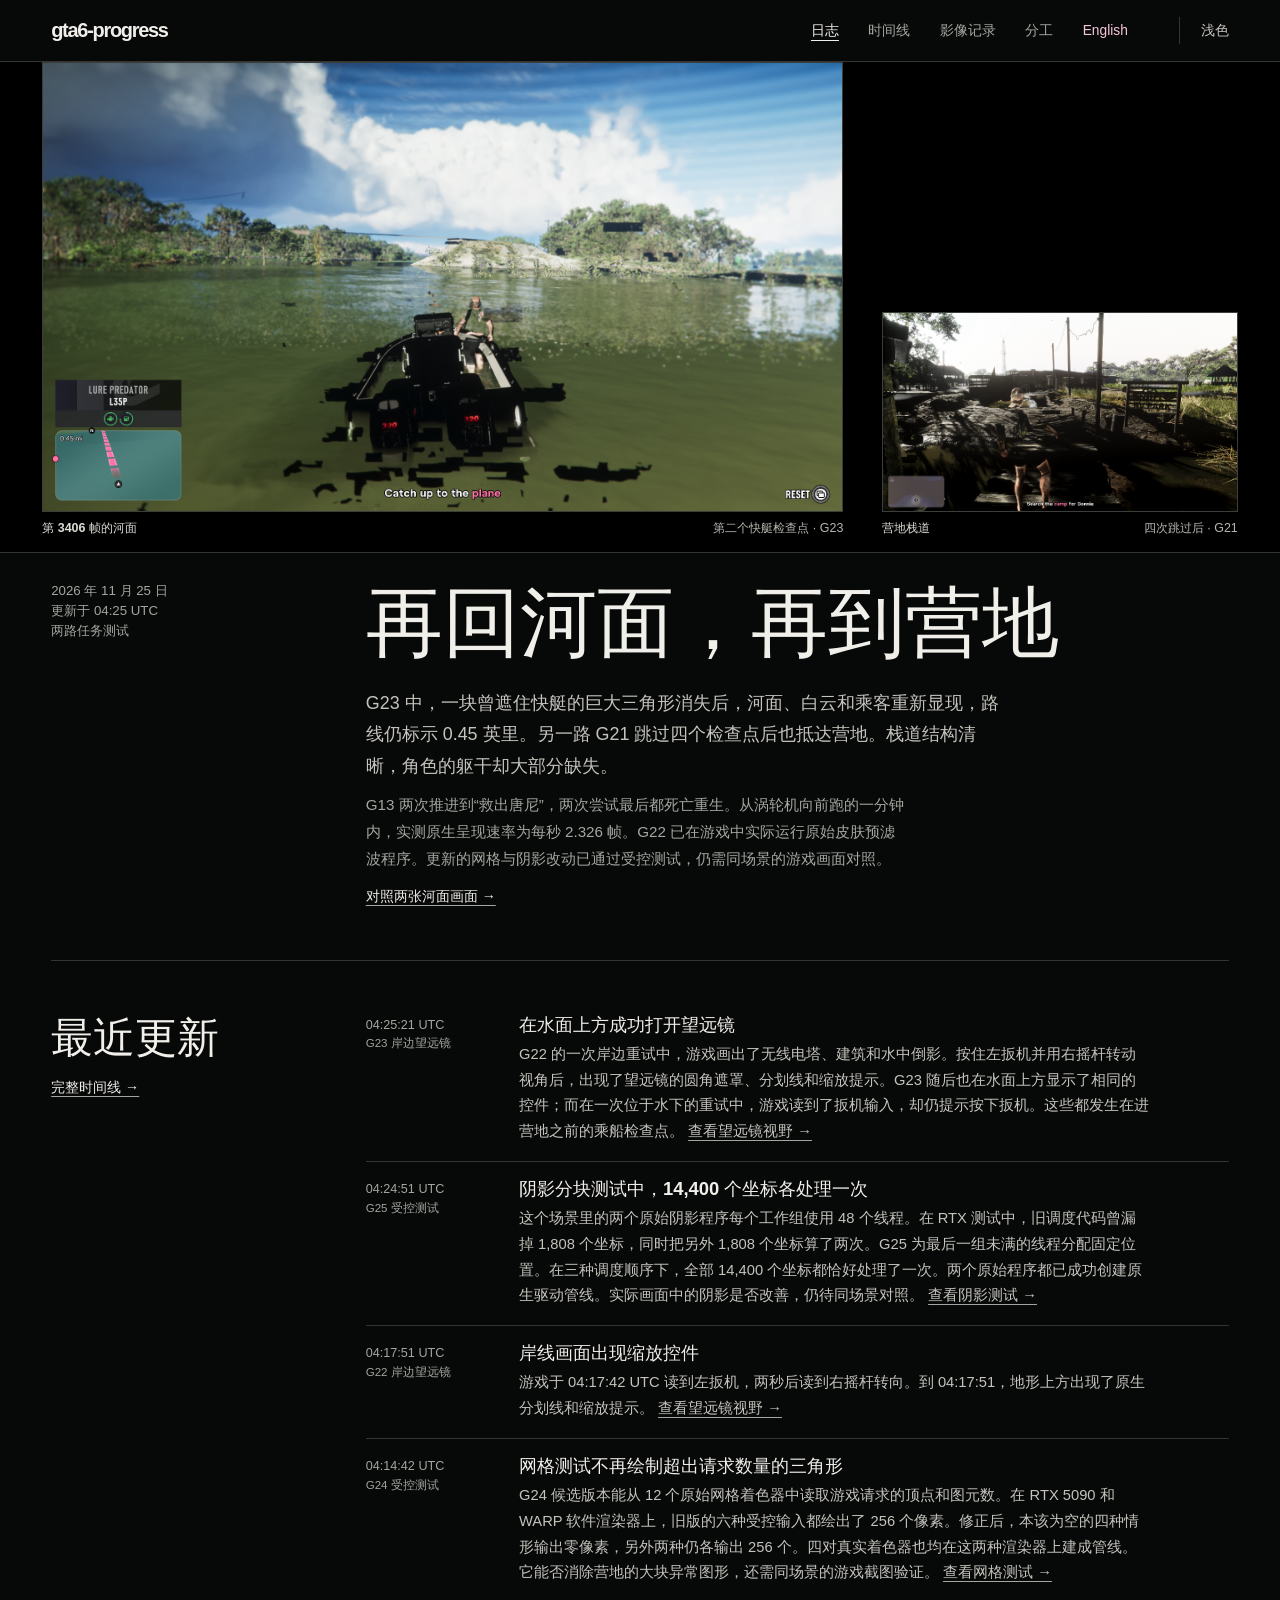
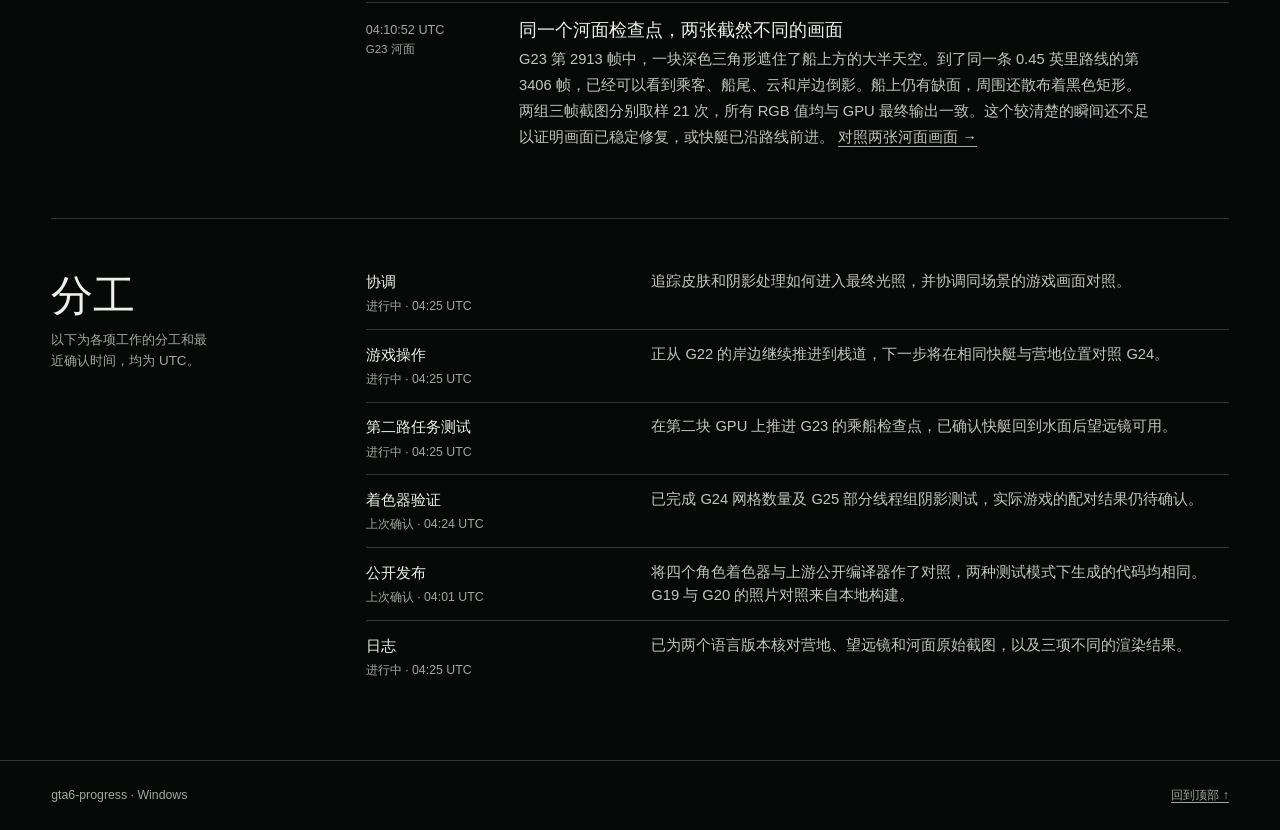
==== index.html @ 6f3337ee "补记营地重现、河面实机与步行计时，区分三项着色器进展" ====
<!doctype html>
<html lang="zh-Hans"><head><meta charset="utf-8"><meta name="viewport" content="width=device-width,initial-scale=1"><meta name="color-scheme" content="light dark">
<title>gta6-progress</title><meta name="description" content="查看 G23 河面与 G21 营地栈道、每秒原生呈现 2.326 帧的实测步行，以及皮肤、网格和阴影渲染的进展。"><link rel="canonical" href="https://cuebert.github.io/gta6-progress/">
<meta name="journal-updated" content="2026-11-25T04:25:26Z"><meta property="og:type" content="website"><meta property="og:site_name" content="gta6-progress"><meta property="og:title" content="gta6-progress"><meta property="og:description" content="查看 G23 河面与 G21 营地栈道、每秒原生呈现 2.326 帧的实测步行，以及皮肤、网格和阴影渲染的进展。"><meta property="og:url" content="https://cuebert.github.io/gta6-progress/"><meta property="og:image" content="https://cuebert.github.io/gta6-progress/images/river-steady.webp"><meta property="og:image:alt" content="第 3406 帧。乘客坐在船尾，前方是白云下的河岸。云和树木倒映在绿色水面，路线仍显示 0.45 英里。"><meta name="twitter:card" content="summary_large_image">
<link rel="stylesheet" href="journal.css?v=editions"><script src="appearance.js?v=editions"></script><script type="application/ld+json">{"@context": "https://schema.org", "@type": "WebPage", "name": "gta6-progress", "url": "https://cuebert.github.io/gta6-progress/", "description": "查看 G23 河面与 G21 营地栈道、每秒原生呈现 2.326 帧的实测步行，以及皮肤、网格和阴影渲染的进展。", "dateModified": "2026-11-25T04:25:26Z", "image": {"@type": "ImageObject", "url": "https://cuebert.github.io/gta6-progress/images/river-steady.webp", "caption": "第 3406 帧。乘客坐在船尾，前方是白云下的河岸。云和树木倒映在绿色水面，路线仍显示 0.45 英里。"}, "isPartOf": {"@type": "WebSite", "name": "gta6-progress", "url": "https://cuebert.github.io/gta6-progress/"}, "inLanguage": "zh-Hans"}</script><link rel="alternate" hreflang="zh-Hans" href="https://cuebert.github.io/gta6-progress/"><link rel="alternate" hreflang="en" href="https://cuebert.github.io/gta6-progress/en/"><link rel="alternate" hreflang="x-default" href="https://cuebert.github.io/gta6-progress/"><meta property="og:locale" content="zh_CN"></head>
<body><a class="skip" href="#content">跳至正文</a><header class="mast"><div class="shell"><a class="brand" href="index.html">gta6-progress</a><nav aria-label="主导航"><a href="index.html" aria-current="page">日志</a><a href="timeline.html">时间线</a><a href="evidence.html">影像记录</a><a href="index.html#team">分工</a><a href="en/index.html" hreflang="en" lang="en" class="edition">English</a></nav><button id="theme" type="button" aria-label="切换配色" hidden>配色</button></div></header>
<main id="content" class="shell">
<article class="feature" aria-labelledby="feature-title">
<div class="spread" id="captures">
<figure class="print print-1"><a href="images/river-steady.webp" aria-label="打开第 3406 帧的河面全图"><img src="images/river-steady.webp" width="1920" height="1080" alt="第 3406 帧。乘客坐在船尾，前方是白云下的河岸。云和树木倒映在绿色水面，路线仍显示 0.45 英里。" fetchpriority="high"></a><figcaption><b>第 3406 帧的河面</b><span>第二个快艇检查点 · G23</span></figcaption></figure>
<figure class="print print-2"><a href="images/camp-dock-replay.webp" aria-label="打开营地栈道全图"><img src="images/camp-dock-replay.webp" width="800" height="450" alt="角色站在木栈道上，界面显示搜索营地的任务目标。栈道和远处的电线杆清晰可见，角色身体却出现大片缺失。" fetchpriority="high"></a><figcaption><b>营地栈道</b><span>四次跳过后 · G21</span></figcaption></figure>
</div>
<div class="feature-copy"><div class="imprint"><time datetime="2026-11-25T04:25:26Z">2026 年 11 月 25 日</time><span>更新于 04:25 UTC</span><span>两路任务测试</span></div>
<div class="story"><h1 id="feature-title">再回河面，再到营地</h1><p>G23 中，一块曾遮住快艇的巨大三角形消失后，河面、白云和乘客重新显现，路线仍标示 0.45 英里。另一路 G21 跳过四个检查点后也抵达营地。栈道结构清晰，角色的躯干却大部分缺失。</p>
<p class="follow">G13 两次推进到“救出唐尼”，两次尝试最后都死亡重生。从涡轮机向前跑的一分钟内，实测原生呈现速率为每秒 2.326 帧。G22 已在游戏中实际运行原始皮肤预滤波程序。更新的网格与阴影改动已通过受控测试，仍需同场景的游戏画面对照。</p>
<a class="text-link" href="evidence.html#g23-river">对照两张河面画面 →</a></div></div>
</article>
<section class="book-section" id="latest"><div class="side-title"><h2>最近更新</h2><a href="timeline.html">完整时间线 →</a></div><div class="entries"><article class="entry" id="event-25-042521" data-record="25-042521"><a class="entry-time" href="#event-25-042521"><time datetime="2026-11-25T04:25:21Z">04:25:21 UTC</time><small>G23 岸边望远镜</small></a><div><h3>在水面上方成功打开望远镜</h3><p>G22 的一次岸边重试中，游戏画出了无线电塔、建筑和水中倒影。按住左扳机并用右摇杆转动视角后，出现了望远镜的圆角遮罩、分划线和缩放提示。G23 随后也在水面上方显示了相同的控件；而在一次位于水下的重试中，游戏读到了扳机输入，却仍提示按下扳机。这些都发生在进营地之前的乘船检查点。 <a href="evidence.html#g22-binoculars">查看望远镜视野 →</a></p></div></article><article class="entry" id="event-25-042451" data-record="25-042451"><a class="entry-time" href="#event-25-042451"><time datetime="2026-11-25T04:24:51Z">04:24:51 UTC</time><small>G25 受控测试</small></a><div><h3>阴影分块测试中，14,400 个坐标各处理一次</h3><p>这个场景里的两个原始阴影程序每个工作组使用 48 个线程。在 RTX 测试中，旧调度代码曾漏掉 1,808 个坐标，同时把另外 1,808 个坐标算了两次。G25 为最后一组未满的线程分配固定位置。在三种调度顺序下，全部 14,400 个坐标都恰好处理了一次。两个原始程序都已成功创建原生驱动管线。实际画面中的阴影是否改善，仍待同场景对照。 <a href="evidence.html#g25-shadow-tiles">查看阴影测试 →</a></p></div></article><article class="entry" id="event-25-041751" data-record="25-041751"><a class="entry-time" href="#event-25-041751"><time datetime="2026-11-25T04:17:51Z">04:17:51 UTC</time><small>G22 岸边望远镜</small></a><div><h3>岸线画面出现缩放控件</h3><p>游戏于 04:17:42 UTC 读到左扳机，两秒后读到右摇杆转向。到 04:17:51，地形上方出现了原生分划线和缩放提示。 <a href="evidence.html#g22-binoculars">查看望远镜视野 →</a></p></div></article><article class="entry" id="event-25-041442" data-record="25-041442"><a class="entry-time" href="#event-25-041442"><time datetime="2026-11-25T04:14:42Z">04:14:42 UTC</time><small>G24 受控测试</small></a><div><h3>网格测试不再绘制超出请求数量的三角形</h3><p>G24 候选版本能从 12 个原始网格着色器中读取游戏请求的顶点和图元数。在 RTX 5090 和 WARP 软件渲染器上，旧版的六种受控输入都绘出了 256 个像素。修正后，本该为空的四种情形输出零像素，另外两种仍各输出 256 个。四对真实着色器也均在这两种渲染器上建成管线。它能否消除营地的大块异常图形，还需同场景的游戏截图验证。 <a href="evidence.html#g24-mesh">查看网格测试 →</a></p></div></article><article class="entry" id="event-25-041052" data-record="25-041052"><a class="entry-time" href="#event-25-041052"><time datetime="2026-11-25T04:10:52Z">04:10:52 UTC</time><small>G23 河面</small></a><div><h3>同一个河面检查点，两张截然不同的画面</h3><p>G23 第 2913 帧中，一块深色三角形遮住了船上方的大半天空。到了同一条 0.45 英里路线的第 3406 帧，已经可以看到乘客、船尾、云和岸边倒影。船上仍有缺面，周围还散布着黑色矩形。两组三帧截图分别取样 21 次，所有 RGB 值均与 GPU 最终输出一致。这个较清楚的瞬间还不足以证明画面已稳定修复，或快艇已沿路线前进。 <a href="evidence.html#g23-river">对照两张河面画面 →</a></p></div></article></div></section>
<section class="book-section" id="team"><div class="side-title"><h2>分工</h2><p>以下为各项工作的分工和最近确认时间，均为 UTC。</p></div><ul class="crew"><li><div class="role"><b>协调</b><span>进行中 · <time datetime="2026-11-25T04:25:00Z">04:25 UTC</time></span></div><p>追踪皮肤和阴影处理如何进入最终光照，并协调同场景的游戏画面对照。</p></li><li><div class="role"><b>游戏操作</b><span>进行中 · <time datetime="2026-11-25T04:25:00Z">04:25 UTC</time></span></div><p>正从 G22 的岸边继续推进到栈道，下一步将在相同快艇与营地位置对照 G24。</p></li><li><div class="role"><b>第二路任务测试</b><span>进行中 · <time datetime="2026-11-25T04:25:00Z">04:25 UTC</time></span></div><p>在第二块 GPU 上推进 G23 的乘船检查点，已确认快艇回到水面后望远镜可用。</p></li><li><div class="role"><b>着色器验证</b><span>上次确认 · <time datetime="2026-11-25T04:24:00Z">04:24 UTC</time></span></div><p>已完成 G24 网格数量及 G25 部分线程组阴影测试，实际游戏的配对结果仍待确认。</p></li><li><div class="role"><b>公开发布</b><span>上次确认 · <time datetime="2026-11-25T04:01:00Z">04:01 UTC</time></span></div><p>将四个角色着色器与上游公开编译器作了对照，两种测试模式下生成的代码均相同。G19 与 G20 的照片对照来自本地构建。</p></li><li><div class="role"><b>日志</b><span>进行中 · <time datetime="2026-11-25T04:25:00Z">04:25 UTC</time></span></div><p>已为两个语言版本核对营地、望远镜和河面原始截图，以及三项不同的渲染结果。</p></li></ul></section></main><footer><div class="shell"><p>gta6-progress · Windows</p><a href="#content">回到顶部 ↑</a></div></footer></body></html>
---- journal.css ----
:root {
  color-scheme: dark;
  --paper: #070808;
  --text: #f0efea;
  --body: #c4c4bd;
  --quiet: #a4a69f;
  --line: #343532;
  --accent: #f8c6dc;
  --sans: "Helvetica Neue", Arial, sans-serif;
  --serif: "Iowan Old Style", "Palatino Linotype", "Book Antiqua", Georgia, serif;
}
:root[data-theme=light] {
  color-scheme: light;
  --paper: #f5f3ed;
  --text: #20221e;
  --body: #41433d;
  --quiet: #55584f;
  --line: #c3c4bb;
  --accent: #8b365b;
}
* { box-sizing: border-box; }
html { scroll-padding-top: 1rem; }
body { margin: 0; background: var(--paper); color: var(--text); font: 1rem/1.55 var(--sans); -webkit-font-smoothing: antialiased; }
a { color: inherit; text-decoration-color: var(--quiet); text-underline-offset: .25em; text-decoration-thickness: 1px; }
a:hover { color: var(--accent); }
a:focus-visible, button:focus-visible { outline: 2px solid var(--accent); outline-offset: 4px; }
button { font: inherit; }
h1, h2, h3, p, figure, ul { margin: 0; }
img { display: block; max-width: 100%; height: auto; }
[hidden] { display: none !important; }
.shell { width: min(100% - 8vw, 82rem); margin: 0 auto; }
.skip { position: absolute; left: 1rem; top: 1rem; z-index: 4; transform: translateY(-220%); padding: .4rem .7rem; background: var(--paper); }
.skip:focus { transform: none; }
.mast { border-bottom: 1px solid var(--line); }
.mast .shell { display: grid; grid-template-columns: 1fr auto auto; gap: clamp(1.2rem, 4vw, 4rem); align-items: center; min-height: 3.8rem; }
.brand { width: fit-content; font-size: 1.25rem; line-height: 1; font-weight: 650; letter-spacing: -.065em; text-decoration: none; }
.mast nav { display: flex; gap: clamp(.8rem, 2.3vw, 2.3rem); }
.mast nav a, .mast button { color: var(--quiet); font-size: .86rem; }
.mast nav a { display: inline-flex; align-items: center; min-height: 2.75rem; text-decoration: none; }
.mast nav a[aria-current=page] { color: var(--text); text-decoration: underline; text-underline-offset: .37em; }
.mast nav .edition { color:var(--accent); white-space:nowrap; }
:lang(zh-Hans) { --sans:"Source Sans 3","Microsoft YaHei","PingFang SC","Noto Sans CJK SC",sans-serif; --serif:"Songti SC","Noto Serif CJK SC","SimSun",serif; }
html[lang=zh-Hans] h1, html[lang=zh-Hans] h2, html[lang=zh-Hans] h3 { letter-spacing:0; line-height:1.23; }
html[lang=zh-Hans] .story p, html[lang=zh-Hans] .entry p, html[lang=zh-Hans] .plate-head p { line-height:1.75; }
@media(max-width:570px) { .mast nav { flex-wrap:wrap; } }
.mast button { background: none; border: 0; border-left: 1px solid var(--line); padding: .2rem 0 .2rem 1.3rem; color: var(--body); cursor: pointer; }
main.shell:has(.feature) { width: 100%; }
.feature { margin: 0; }
.spread { display: grid; grid-template-columns: minmax(0, 2.25fr) minmax(0, 1fr); grid-template-rows: 1fr auto; column-gap: clamp(1.2rem, 3vw, 3.5rem); align-items: end; width: 100%; margin: auto; padding-inline: max(3.3vw, calc((100% - 75rem) / 2)); padding-bottom: .4rem; background: #000; border-bottom: 1px solid #343532; }
.print { min-width: 0; }
.print-1 { grid-row: 1 / 3; grid-column: 1; }
.print-2 { grid-row: 2; grid-column: 2; }
.print a, .pictures figure a { display: block; background: #000; cursor: zoom-in; }
.print img, .pictures img { width: 100%; height: auto; aspect-ratio: 16/9; object-fit: contain; }
.pictures img[src$="cell-controls.webp"] { aspect-ratio: 8 / 3; }
.print figcaption, .pictures figcaption { color: var(--quiet); font-size: .78rem; line-height: 1.4; }
.print figcaption { display: flex; justify-content: space-between; gap: .5rem; align-items: baseline; padding: .5rem 0; }
.print img { outline: 1px solid #3c3e39; outline-offset: -1px; }
.print figcaption { color: #b4b8ae; }
.print figcaption b { font-weight: 550; color: #dddcd6; }
.feature-copy, .book-section { width: min(100% - 8vw, 82rem); margin-inline: auto; display: grid; grid-template-columns: minmax(10rem, .45fr) minmax(0, 1.55fr); gap: clamp(1.6rem, 5vw, 5.5rem); }
.feature-copy { padding: clamp(1.2rem, 2.2vw, 2.1rem) 0 clamp(2.5rem, 4vw, 4rem); }
.imprint { color: var(--quiet); line-height: 1.5; font-size: .83rem; font-variant-numeric: tabular-nums; }
.imprint span, .imprint time { display: block; }
.story h1, .page-intro h1 { font: 400 clamp(3.1rem, 6.05vw, 6rem)/1.01 var(--serif); letter-spacing: -.02em; margin: -.075em 0 .22em; text-wrap: balance; }
.story p, .page-intro>p:last-child { font-size: clamp(1.02rem, 1.4vw, 1.23rem); line-height: 1.54; color: var(--body); max-width: 64ch; }
.story .follow { margin-top: .65rem; font-size: .95rem; color: var(--quiet); }
.text-link, .side-title>a { display: inline-block; font-size: .88rem; margin-top: .85rem; }
.book-section { padding: clamp(1.8rem, 4vw, 3.8rem) 0; border-top: 1px solid var(--line); }
main.shell:not(:has(.feature)) .book-section { width: 100%; }
.side-title h2, .plate-head h2 { font-size: clamp(1.7rem, 3.3vw, 3rem); font-weight: 490; letter-spacing: -.065em; line-height: 1.08; }
.side-title h2 { font-family: var(--serif); font-weight: 400; letter-spacing: -.025em; }
.side-title>p { font-size: .84rem; max-width: 21ch; color: var(--quiet); margin-top: .55rem; }
.entry { display: grid; grid-template-columns: minmax(5rem, .19fr) minmax(0, 1fr); gap: 1.15rem; padding: 1rem 0; border-top: 1px solid var(--line); scroll-margin: 1rem; }
.entries .entry:first-child { padding-top: .1rem; border-top: 0; }
.entry-time { font-size: .79rem; font-variant-numeric: tabular-nums; color: var(--quiet); text-decoration: none; padding-top: .14rem; }
.entry-time small { display: block; font-size: .72rem; line-height: 1.4; }
.entry h3 { font-size: clamp(1.03rem, 1.44vw, 1.26rem); line-height: 1.3; font-weight: 550; letter-spacing: -.035em; }
.entry p, .crew p, .plate-head>p:not(.eyebrow) { color: var(--body); font-size: .92rem; line-height: 1.55; margin-top: .35rem; max-width: 77ch; }
.plate-head p + p { margin-top: .75rem; }
.crew { list-style: none; padding: 0; }
.crew li { display: grid; grid-template-columns: minmax(10rem, .63fr) minmax(0, 1.37fr); gap: 1.25rem; padding: .8rem 0; border-top: 1px solid var(--line); }
.crew li:first-child { padding-top: 0; border-top: 0; }
.role b { font-weight: 560; font-size: .96rem; }
.role span { display: block; color: var(--quiet); font-size: .77rem; margin-top: .15rem; font-variant-numeric: tabular-nums; }
.crew p { margin: 0; }
.page-intro { padding: clamp(3.2rem, 6.5vw, 6rem) 0 2.5rem; }
.page-intro h1 { margin-top: .15em; }
.page-intro .eyebrow, .plate-head .eyebrow { font-size: .82rem; color: var(--quiet); font-variant-numeric: tabular-nums; }
.plate { padding: clamp(1.6rem, 3.2vw, 3.5rem) 0; border-top: 1px solid var(--line); }
.plate-head { margin-bottom: 1.2rem; }
.plate-head h2 { margin: .3rem 0 .55rem; font-size: clamp(1.65rem, 3vw, 2.65rem); }
.pictures { display: grid; grid-template-columns: repeat(2, minmax(0, 1fr)); gap: 1rem; }
.pictures figure:only-child { grid-column: 1/-1; max-width: 56rem; }
.pictures figcaption { padding-top: .45rem; }
.plate ul { padding-left: 1.1rem; color: var(--body); }
footer { border-top: 1px solid var(--line); margin-top: 1rem; }
footer .shell { display: flex; justify-content: space-between; align-items: center; min-height: 4.3rem; gap: 1rem; font-size: .77rem; color: var(--quiet); }
@media (max-width: 760px) {
  .shell, .book-section, .feature-copy { width: calc(100% - 2rem); }
  .mast .shell { gap: 1.1rem; min-height: 3.3rem; }
  .mast nav { gap: .85rem; }
  .mast button { padding-left: .75rem; }
  .spread { width: 100%; column-gap: .85rem; padding-inline: 1rem; }
  .feature-copy, .book-section { grid-template-columns: minmax(7rem,.4fr) minmax(0,1.6fr); gap: 1.2rem; }
  .crew li { grid-template-columns: minmax(7.2rem,.6fr) minmax(0,1.4fr); gap: .8rem; }
}
@media (max-width: 570px) {
  .mast .shell { grid-template-columns: 1fr auto; gap: .05rem .7rem; padding: .6rem 0 .3rem; }
  .mast nav { grid-column: 1 / -1; grid-row: 2; gap: 1.25rem; }
  .mast nav a { min-height: 2.25rem; font-size: .84rem; }
  .mast button { grid-column: 2; grid-row: 1; padding: .2rem 0 .2rem .7rem; }
  .spread { display: flex; flex-direction: column; padding: 0 0 .75rem; gap: .25rem; }
  .print { width: 100%; }
  .print figcaption { padding: .32rem 1rem .45rem; font-size: .72rem; }
  .print-2 { display: grid; grid-template-columns: minmax(0, 40%) 1fr; align-items: center; gap: .75rem; padding-inline: 1rem; }
  .print-2 figcaption { align-items: flex-start; justify-content: center; flex-direction: column; gap: .12rem; padding: 0; }
  .feature-copy, .book-section { grid-template-columns: minmax(0,1fr); gap: 1.15rem; }
  .feature-copy { padding: 1.2rem 0 2.2rem; }
  .feature-copy .imprint { display: flex; flex-wrap: wrap; gap: .25rem .85rem; font-size: .73rem; }
  .story h1, .page-intro h1 { font-size: clamp(2.65rem, 10.7vw, 3.65rem); line-height: 1.02; }
  .story p { font-size: 1rem; }
  .book-section { padding: 1.6rem 0 2rem; }
  .side-title { display: flex; justify-content: space-between; align-items: baseline; gap: .7rem; flex-wrap: wrap; }
  .side-title>p { max-width: 100%; }
  .entry { grid-template-columns: 1fr; gap: .2rem; padding: .85rem 0; }
  .entry-time small { display: inline; margin-left: .7rem; }
  .crew li { grid-template-columns: 1fr; gap: .2rem; }
  .role { display: flex; flex-wrap: wrap; align-items: baseline; justify-content: space-between; gap: .2rem .7rem; }
  .role span { margin: 0; }
  .pictures { grid-template-columns: 1fr; }
  .page-intro { padding: 2rem 0 1.6rem; }
}
@media print { .mast button,.skip { display:none; } body { background:white; color:black; } .plate,.entry,.crew li { break-inside:avoid; } }
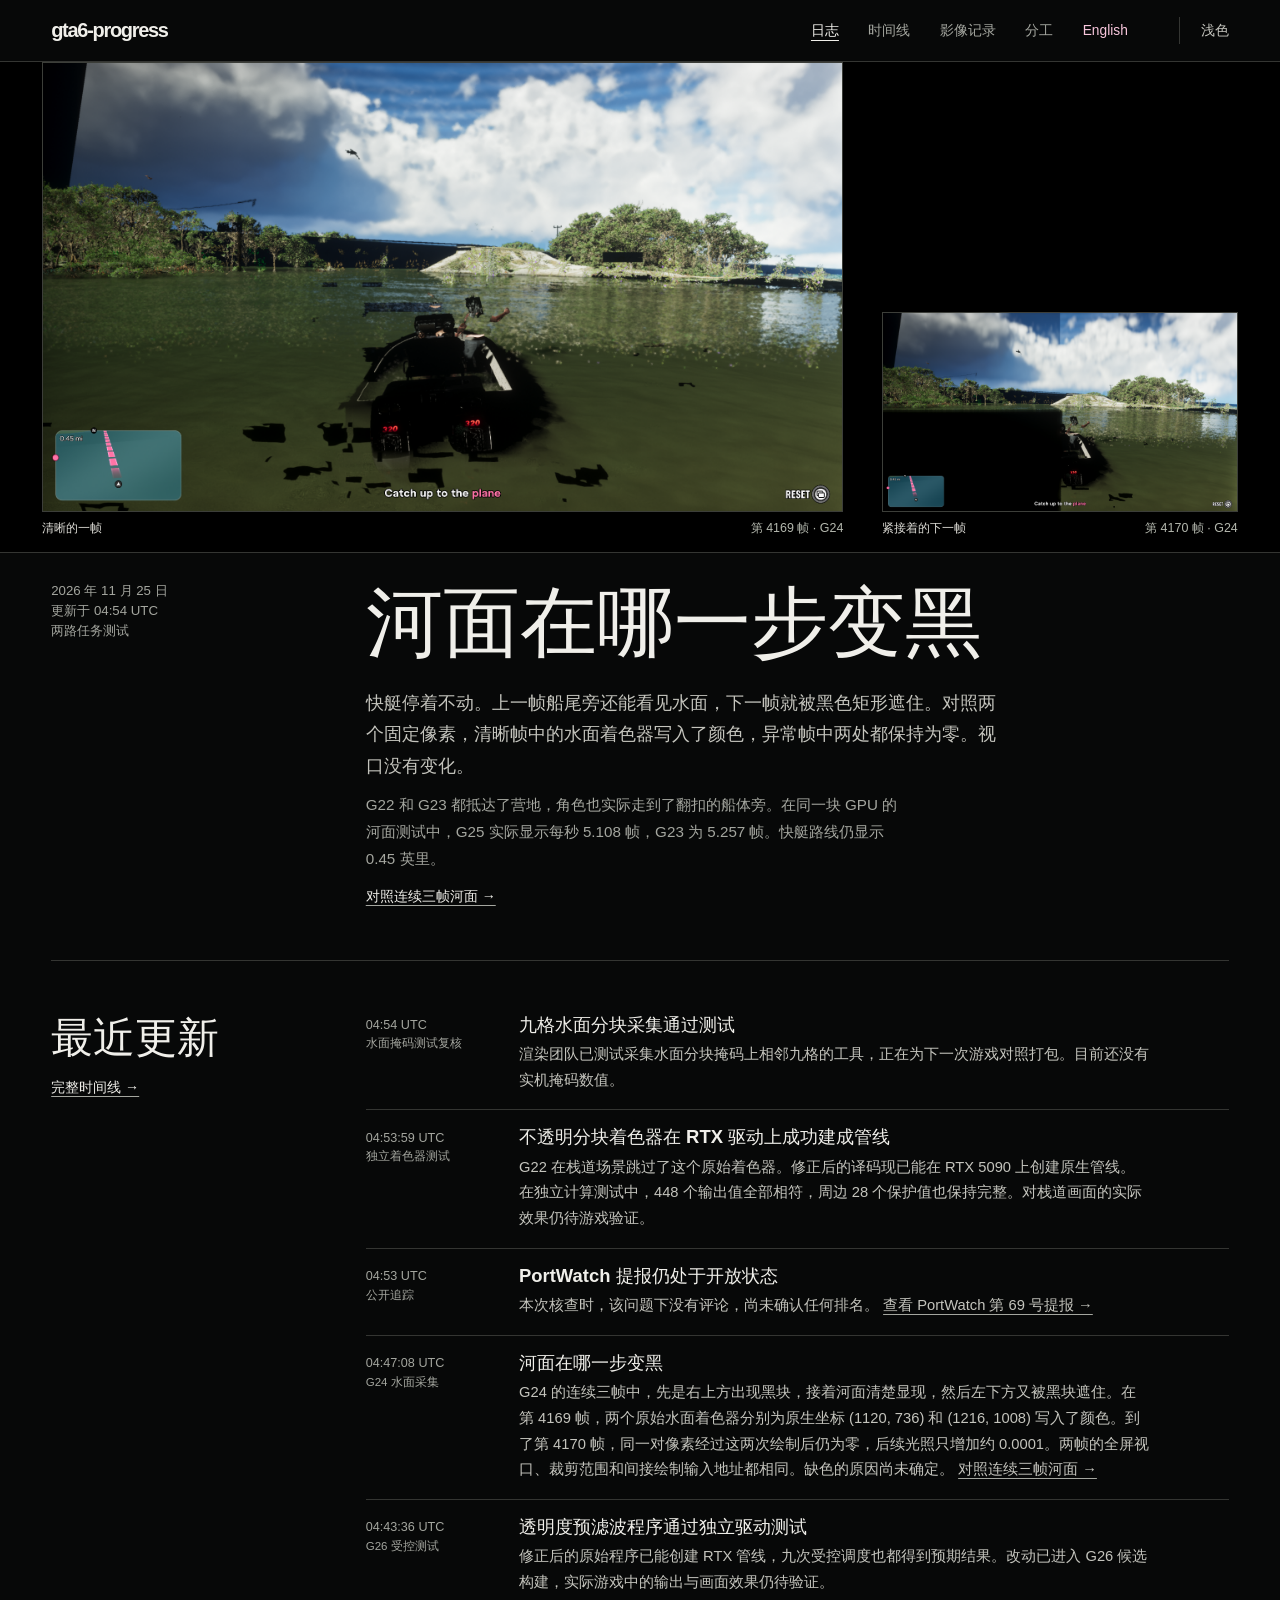
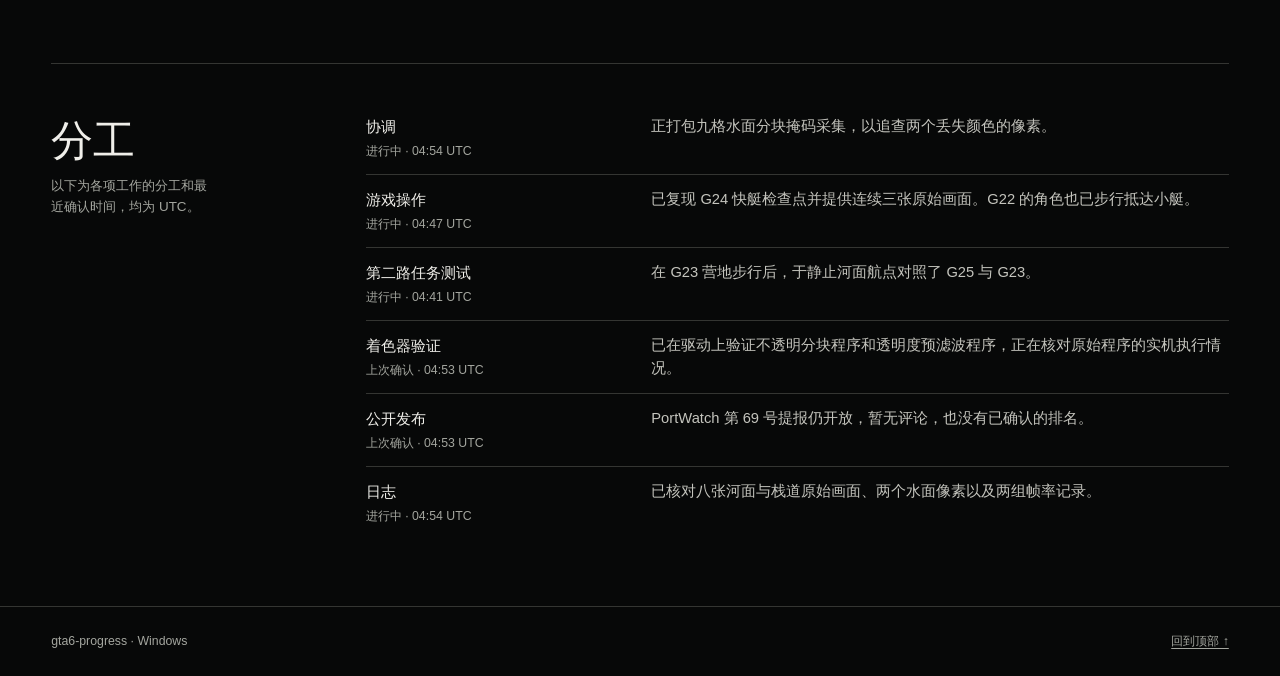
==== commit 7fdfb1c5: "对照连续三帧河面缺色，补记两次营地步行与同航点帧率" ====
--- a/index.html
+++ b/index.html
@@ -1,19 +1,19 @@
 <!doctype html>
 <html lang="zh-Hans"><head><meta charset="utf-8"><meta name="viewport" content="width=device-width,initial-scale=1"><meta name="color-scheme" content="light dark">
-<title>gta6-progress</title><meta name="description" content="查看 G23 河面与 G21 营地栈道、每秒原生呈现 2.326 帧的实测步行，以及皮肤、网格和阴影渲染的进展。"><link rel="canonical" href="https://cuebert.github.io/gta6-progress/">
-<meta name="journal-updated" content="2026-11-25T04:25:26Z"><meta property="og:type" content="website"><meta property="og:site_name" content="gta6-progress"><meta property="og:title" content="gta6-progress"><meta property="og:description" content="查看 G23 河面与 G21 营地栈道、每秒原生呈现 2.326 帧的实测步行，以及皮肤、网格和阴影渲染的进展。"><meta property="og:url" content="https://cuebert.github.io/gta6-progress/"><meta property="og:image" content="https://cuebert.github.io/gta6-progress/images/river-steady.webp"><meta property="og:image:alt" content="第 3406 帧。乘客坐在船尾，前方是白云下的河岸。云和树木倒映在绿色水面，路线仍显示 0.45 英里。"><meta name="twitter:card" content="summary_large_image">
-<link rel="stylesheet" href="journal.css?v=editions"><script src="appearance.js?v=editions"></script><script type="application/ld+json">{"@context": "https://schema.org", "@type": "WebPage", "name": "gta6-progress", "url": "https://cuebert.github.io/gta6-progress/", "description": "查看 G23 河面与 G21 营地栈道、每秒原生呈现 2.326 帧的实测步行，以及皮肤、网格和阴影渲染的进展。", "dateModified": "2026-11-25T04:25:26Z", "image": {"@type": "ImageObject", "url": "https://cuebert.github.io/gta6-progress/images/river-steady.webp", "caption": "第 3406 帧。乘客坐在船尾，前方是白云下的河岸。云和树木倒映在绿色水面，路线仍显示 0.45 英里。"}, "isPartOf": {"@type": "WebSite", "name": "gta6-progress", "url": "https://cuebert.github.io/gta6-progress/"}, "inLanguage": "zh-Hans"}</script><link rel="alternate" hreflang="zh-Hans" href="https://cuebert.github.io/gta6-progress/"><link rel="alternate" hreflang="en" href="https://cuebert.github.io/gta6-progress/en/"><link rel="alternate" hreflang="x-default" href="https://cuebert.github.io/gta6-progress/"><meta property="og:locale" content="zh_CN"></head>
+<title>gta6-progress</title><meta name="description" content="对照 G24 的连续河面画面、G25 实测每秒显示 5.108 帧的结果，以及两次实机营地步行。"><link rel="canonical" href="https://cuebert.github.io/gta6-progress/">
+<meta name="journal-updated" content="2026-11-25T04:54:31Z"><meta property="og:type" content="website"><meta property="og:site_name" content="gta6-progress"><meta property="og:title" content="gta6-progress"><meta property="og:description" content="对照 G24 的连续河面画面、G25 实测每秒显示 5.108 帧的结果，以及两次实机营地步行。"><meta property="og:url" content="https://cuebert.github.io/gta6-progress/"><meta property="og:image" content="https://cuebert.github.io/gta6-progress/images/water-clear.webp"><meta property="og:image:alt" content="第 4169 帧。船周围的水面映出云和树木，船尾下方仍有零散黑块。"><meta name="twitter:card" content="summary_large_image">
+<link rel="stylesheet" href="journal.css?v=editions"><script src="appearance.js?v=editions"></script><script type="application/ld+json">{"@context": "https://schema.org", "@type": "WebPage", "name": "gta6-progress", "url": "https://cuebert.github.io/gta6-progress/", "description": "对照 G24 的连续河面画面、G25 实测每秒显示 5.108 帧的结果，以及两次实机营地步行。", "dateModified": "2026-11-25T04:54:31Z", "image": {"@type": "ImageObject", "url": "https://cuebert.github.io/gta6-progress/images/water-clear.webp", "caption": "第 4169 帧。船周围的水面映出云和树木，船尾下方仍有零散黑块。"}, "isPartOf": {"@type": "WebSite", "name": "gta6-progress", "url": "https://cuebert.github.io/gta6-progress/"}, "inLanguage": "zh-Hans"}</script><link rel="alternate" hreflang="zh-Hans" href="https://cuebert.github.io/gta6-progress/"><link rel="alternate" hreflang="en" href="https://cuebert.github.io/gta6-progress/en/"><link rel="alternate" hreflang="x-default" href="https://cuebert.github.io/gta6-progress/"><meta property="og:locale" content="zh_CN"></head>
 <body><a class="skip" href="#content">跳至正文</a><header class="mast"><div class="shell"><a class="brand" href="index.html">gta6-progress</a><nav aria-label="主导航"><a href="index.html" aria-current="page">日志</a><a href="timeline.html">时间线</a><a href="evidence.html">影像记录</a><a href="index.html#team">分工</a><a href="en/index.html" hreflang="en" lang="en" class="edition">English</a></nav><button id="theme" type="button" aria-label="切换配色" hidden>配色</button></div></header>
 <main id="content" class="shell">
 <article class="feature" aria-labelledby="feature-title">
 <div class="spread" id="captures">
-<figure class="print print-1"><a href="images/river-steady.webp" aria-label="打开第 3406 帧的河面全图"><img src="images/river-steady.webp" width="1920" height="1080" alt="第 3406 帧。乘客坐在船尾，前方是白云下的河岸。云和树木倒映在绿色水面，路线仍显示 0.45 英里。" fetchpriority="high"></a><figcaption><b>第 3406 帧的河面</b><span>第二个快艇检查点 · G23</span></figcaption></figure>
-<figure class="print print-2"><a href="images/camp-dock-replay.webp" aria-label="打开营地栈道全图"><img src="images/camp-dock-replay.webp" width="800" height="450" alt="角色站在木栈道上，界面显示搜索营地的任务目标。栈道和远处的电线杆清晰可见，角色身体却出现大片缺失。" fetchpriority="high"></a><figcaption><b>营地栈道</b><span>四次跳过后 · G21</span></figcaption></figure>
+<figure class="print print-1"><a href="images/water-clear.webp" aria-label="打开清晰的一帧全图"><img src="images/water-clear.webp" width="1920" height="1080" alt="第 4169 帧。船周围的水面映出云和树木，船尾下方仍有零散黑块。" fetchpriority="high"></a><figcaption><b>清晰的一帧</b><span>第 4169 帧 · G24</span></figcaption></figure>
+<figure class="print print-2"><a href="images/water-lower-block.webp" aria-label="打开紧接着的下一帧全图"><img src="images/water-lower-block.webp" width="1920" height="1080" alt="紧接着的第 4170 帧。近乎全黑的矩形遮住了左下方的河面，天空和远岸大部分仍可见。" fetchpriority="high"></a><figcaption><b>紧接着的下一帧</b><span>第 4170 帧 · G24</span></figcaption></figure>
 </div>
-<div class="feature-copy"><div class="imprint"><time datetime="2026-11-25T04:25:26Z">2026 年 11 月 25 日</time><span>更新于 04:25 UTC</span><span>两路任务测试</span></div>
-<div class="story"><h1 id="feature-title">再回河面，再到营地</h1><p>G23 中，一块曾遮住快艇的巨大三角形消失后，河面、白云和乘客重新显现，路线仍标示 0.45 英里。另一路 G21 跳过四个检查点后也抵达营地。栈道结构清晰，角色的躯干却大部分缺失。</p>
-<p class="follow">G13 两次推进到“救出唐尼”，两次尝试最后都死亡重生。从涡轮机向前跑的一分钟内，实测原生呈现速率为每秒 2.326 帧。G22 已在游戏中实际运行原始皮肤预滤波程序。更新的网格与阴影改动已通过受控测试，仍需同场景的游戏画面对照。</p>
-<a class="text-link" href="evidence.html#g23-river">对照两张河面画面 →</a></div></div>
+<div class="feature-copy"><div class="imprint"><time datetime="2026-11-25T04:54:31Z">2026 年 11 月 25 日</time><span>更新于 04:54 UTC</span><span>两路任务测试</span></div>
+<div class="story"><h1 id="feature-title">河面在哪一步变黑</h1><p>快艇停着不动。上一帧船尾旁还能看见水面，下一帧就被黑色矩形遮住。对照两个固定像素，清晰帧中的水面着色器写入了颜色，异常帧中两处都保持为零。视口没有变化。</p>
+<p class="follow">G22 和 G23 都抵达了营地，角色也实际走到了翻扣的船体旁。在同一块 GPU 的河面测试中，G25 实际显示每秒 5.108 帧，G23 为 5.257 帧。快艇路线仍显示 0.45 英里。</p>
+<a class="text-link" href="evidence.html#g24-water">对照连续三帧河面 →</a></div></div>
 </article>
-<section class="book-section" id="latest"><div class="side-title"><h2>最近更新</h2><a href="timeline.html">完整时间线 →</a></div><div class="entries"><article class="entry" id="event-25-042521" data-record="25-042521"><a class="entry-time" href="#event-25-042521"><time datetime="2026-11-25T04:25:21Z">04:25:21 UTC</time><small>G23 岸边望远镜</small></a><div><h3>在水面上方成功打开望远镜</h3><p>G22 的一次岸边重试中，游戏画出了无线电塔、建筑和水中倒影。按住左扳机并用右摇杆转动视角后，出现了望远镜的圆角遮罩、分划线和缩放提示。G23 随后也在水面上方显示了相同的控件；而在一次位于水下的重试中，游戏读到了扳机输入，却仍提示按下扳机。这些都发生在进营地之前的乘船检查点。 <a href="evidence.html#g22-binoculars">查看望远镜视野 →</a></p></div></article><article class="entry" id="event-25-042451" data-record="25-042451"><a class="entry-time" href="#event-25-042451"><time datetime="2026-11-25T04:24:51Z">04:24:51 UTC</time><small>G25 受控测试</small></a><div><h3>阴影分块测试中，14,400 个坐标各处理一次</h3><p>这个场景里的两个原始阴影程序每个工作组使用 48 个线程。在 RTX 测试中，旧调度代码曾漏掉 1,808 个坐标，同时把另外 1,808 个坐标算了两次。G25 为最后一组未满的线程分配固定位置。在三种调度顺序下，全部 14,400 个坐标都恰好处理了一次。两个原始程序都已成功创建原生驱动管线。实际画面中的阴影是否改善，仍待同场景对照。 <a href="evidence.html#g25-shadow-tiles">查看阴影测试 →</a></p></div></article><article class="entry" id="event-25-041751" data-record="25-041751"><a class="entry-time" href="#event-25-041751"><time datetime="2026-11-25T04:17:51Z">04:17:51 UTC</time><small>G22 岸边望远镜</small></a><div><h3>岸线画面出现缩放控件</h3><p>游戏于 04:17:42 UTC 读到左扳机，两秒后读到右摇杆转向。到 04:17:51，地形上方出现了原生分划线和缩放提示。 <a href="evidence.html#g22-binoculars">查看望远镜视野 →</a></p></div></article><article class="entry" id="event-25-041442" data-record="25-041442"><a class="entry-time" href="#event-25-041442"><time datetime="2026-11-25T04:14:42Z">04:14:42 UTC</time><small>G24 受控测试</small></a><div><h3>网格测试不再绘制超出请求数量的三角形</h3><p>G24 候选版本能从 12 个原始网格着色器中读取游戏请求的顶点和图元数。在 RTX 5090 和 WARP 软件渲染器上，旧版的六种受控输入都绘出了 256 个像素。修正后，本该为空的四种情形输出零像素，另外两种仍各输出 256 个。四对真实着色器也均在这两种渲染器上建成管线。它能否消除营地的大块异常图形，还需同场景的游戏截图验证。 <a href="evidence.html#g24-mesh">查看网格测试 →</a></p></div></article><article class="entry" id="event-25-041052" data-record="25-041052"><a class="entry-time" href="#event-25-041052"><time datetime="2026-11-25T04:10:52Z">04:10:52 UTC</time><small>G23 河面</small></a><div><h3>同一个河面检查点，两张截然不同的画面</h3><p>G23 第 2913 帧中，一块深色三角形遮住了船上方的大半天空。到了同一条 0.45 英里路线的第 3406 帧，已经可以看到乘客、船尾、云和岸边倒影。船上仍有缺面，周围还散布着黑色矩形。两组三帧截图分别取样 21 次，所有 RGB 值均与 GPU 最终输出一致。这个较清楚的瞬间还不足以证明画面已稳定修复，或快艇已沿路线前进。 <a href="evidence.html#g23-river">对照两张河面画面 →</a></p></div></article></div></section>
-<section class="book-section" id="team"><div class="side-title"><h2>分工</h2><p>以下为各项工作的分工和最近确认时间，均为 UTC。</p></div><ul class="crew"><li><div class="role"><b>协调</b><span>进行中 · <time datetime="2026-11-25T04:25:00Z">04:25 UTC</time></span></div><p>追踪皮肤和阴影处理如何进入最终光照，并协调同场景的游戏画面对照。</p></li><li><div class="role"><b>游戏操作</b><span>进行中 · <time datetime="2026-11-25T04:25:00Z">04:25 UTC</time></span></div><p>正从 G22 的岸边继续推进到栈道，下一步将在相同快艇与营地位置对照 G24。</p></li><li><div class="role"><b>第二路任务测试</b><span>进行中 · <time datetime="2026-11-25T04:25:00Z">04:25 UTC</time></span></div><p>在第二块 GPU 上推进 G23 的乘船检查点，已确认快艇回到水面后望远镜可用。</p></li><li><div class="role"><b>着色器验证</b><span>上次确认 · <time datetime="2026-11-25T04:24:00Z">04:24 UTC</time></span></div><p>已完成 G24 网格数量及 G25 部分线程组阴影测试，实际游戏的配对结果仍待确认。</p></li><li><div class="role"><b>公开发布</b><span>上次确认 · <time datetime="2026-11-25T04:01:00Z">04:01 UTC</time></span></div><p>将四个角色着色器与上游公开编译器作了对照，两种测试模式下生成的代码均相同。G19 与 G20 的照片对照来自本地构建。</p></li><li><div class="role"><b>日志</b><span>进行中 · <time datetime="2026-11-25T04:25:00Z">04:25 UTC</time></span></div><p>已为两个语言版本核对营地、望远镜和河面原始截图，以及三项不同的渲染结果。</p></li></ul></section></main><footer><div class="shell"><p>gta6-progress · Windows</p><a href="#content">回到顶部 ↑</a></div></footer></body></html>+<section class="book-section" id="latest"><div class="side-title"><h2>最近更新</h2><a href="timeline.html">完整时间线 →</a></div><div class="entries"><article class="entry" id="event-25-0454" data-record="25-0454"><a class="entry-time" href="#event-25-0454"><time datetime="2026-11-25T04:54:00Z">04:54 UTC</time><small>水面掩码测试复核</small></a><div><h3>九格水面分块采集通过测试</h3><p>渲染团队已测试采集水面分块掩码上相邻九格的工具，正在为下一次游戏对照打包。目前还没有实机掩码数值。</p></div></article><article class="entry" id="event-25-045359" data-record="25-045359"><a class="entry-time" href="#event-25-045359"><time datetime="2026-11-25T04:53:59Z">04:53:59 UTC</time><small>独立着色器测试</small></a><div><h3>不透明分块着色器在 RTX 驱动上成功建成管线</h3><p>G22 在栈道场景跳过了这个原始着色器。修正后的译码现已能在 RTX 5090 上创建原生管线。在独立计算测试中，448 个输出值全部相符，周边 28 个保护值也保持完整。对栈道画面的实际效果仍待游戏验证。</p></div></article><article class="entry" id="event-25-0453" data-record="25-0453"><a class="entry-time" href="#event-25-0453"><time datetime="2026-11-25T04:53:00Z">04:53 UTC</time><small>公开追踪</small></a><div><h3>PortWatch 提报仍处于开放状态</h3><p>本次核查时，该问题下没有评论，尚未确认任何排名。 <a href="https://github.com/4lwayz/portwatch-vi/issues/69">查看 PortWatch 第 69 号提报 →</a></p></div></article><article class="entry" id="event-25-044708" data-record="25-044708"><a class="entry-time" href="#event-25-044708"><time datetime="2026-11-25T04:47:08Z">04:47:08 UTC</time><small>G24 水面采集</small></a><div><h3>河面在哪一步变黑</h3><p>G24 的连续三帧中，先是右上方出现黑块，接着河面清楚显现，然后左下方又被黑块遮住。在第 4169 帧，两个原始水面着色器分别为原生坐标 (1120, 736) 和 (1216, 1008) 写入了颜色。到了第 4170 帧，同一对像素经过这两次绘制后仍为零，后续光照只增加约 0.0001。两帧的全屏视口、裁剪范围和间接绘制输入地址都相同。缺色的原因尚未确定。 <a href="evidence.html#g24-water">对照连续三帧河面 →</a></p></div></article><article class="entry" id="event-25-044336" data-record="25-044336"><a class="entry-time" href="#event-25-044336"><time datetime="2026-11-25T04:43:36Z">04:43:36 UTC</time><small>G26 受控测试</small></a><div><h3>透明度预滤波程序通过独立驱动测试</h3><p>修正后的原始程序已能创建 RTX 管线，九次受控调度也都得到预期结果。改动已进入 G26 候选构建，实际游戏中的输出与画面效果仍待验证。</p></div></article></div></section>
+<section class="book-section" id="team"><div class="side-title"><h2>分工</h2><p>以下为各项工作的分工和最近确认时间，均为 UTC。</p></div><ul class="crew"><li><div class="role"><b>协调</b><span>进行中 · <time datetime="2026-11-25T04:54:00Z">04:54 UTC</time></span></div><p>正打包九格水面分块掩码采集，以追查两个丢失颜色的像素。</p></li><li><div class="role"><b>游戏操作</b><span>进行中 · <time datetime="2026-11-25T04:47:00Z">04:47 UTC</time></span></div><p>已复现 G24 快艇检查点并提供连续三张原始画面。G22 的角色也已步行抵达小艇。</p></li><li><div class="role"><b>第二路任务测试</b><span>进行中 · <time datetime="2026-11-25T04:41:00Z">04:41 UTC</time></span></div><p>在 G23 营地步行后，于静止河面航点对照了 G25 与 G23。</p></li><li><div class="role"><b>着色器验证</b><span>上次确认 · <time datetime="2026-11-25T04:53:00Z">04:53 UTC</time></span></div><p>已在驱动上验证不透明分块程序和透明度预滤波程序，正在核对原始程序的实机执行情况。</p></li><li><div class="role"><b>公开发布</b><span>上次确认 · <time datetime="2026-11-25T04:53:00Z">04:53 UTC</time></span></div><p>PortWatch 第 69 号提报仍开放，暂无评论，也没有已确认的排名。</p></li><li><div class="role"><b>日志</b><span>进行中 · <time datetime="2026-11-25T04:54:00Z">04:54 UTC</time></span></div><p>已核对八张河面与栈道原始画面、两个水面像素以及两组帧率记录。</p></li></ul></section></main><footer><div class="shell"><p>gta6-progress · Windows</p><a href="#content">回到顶部 ↑</a></div></footer></body></html>
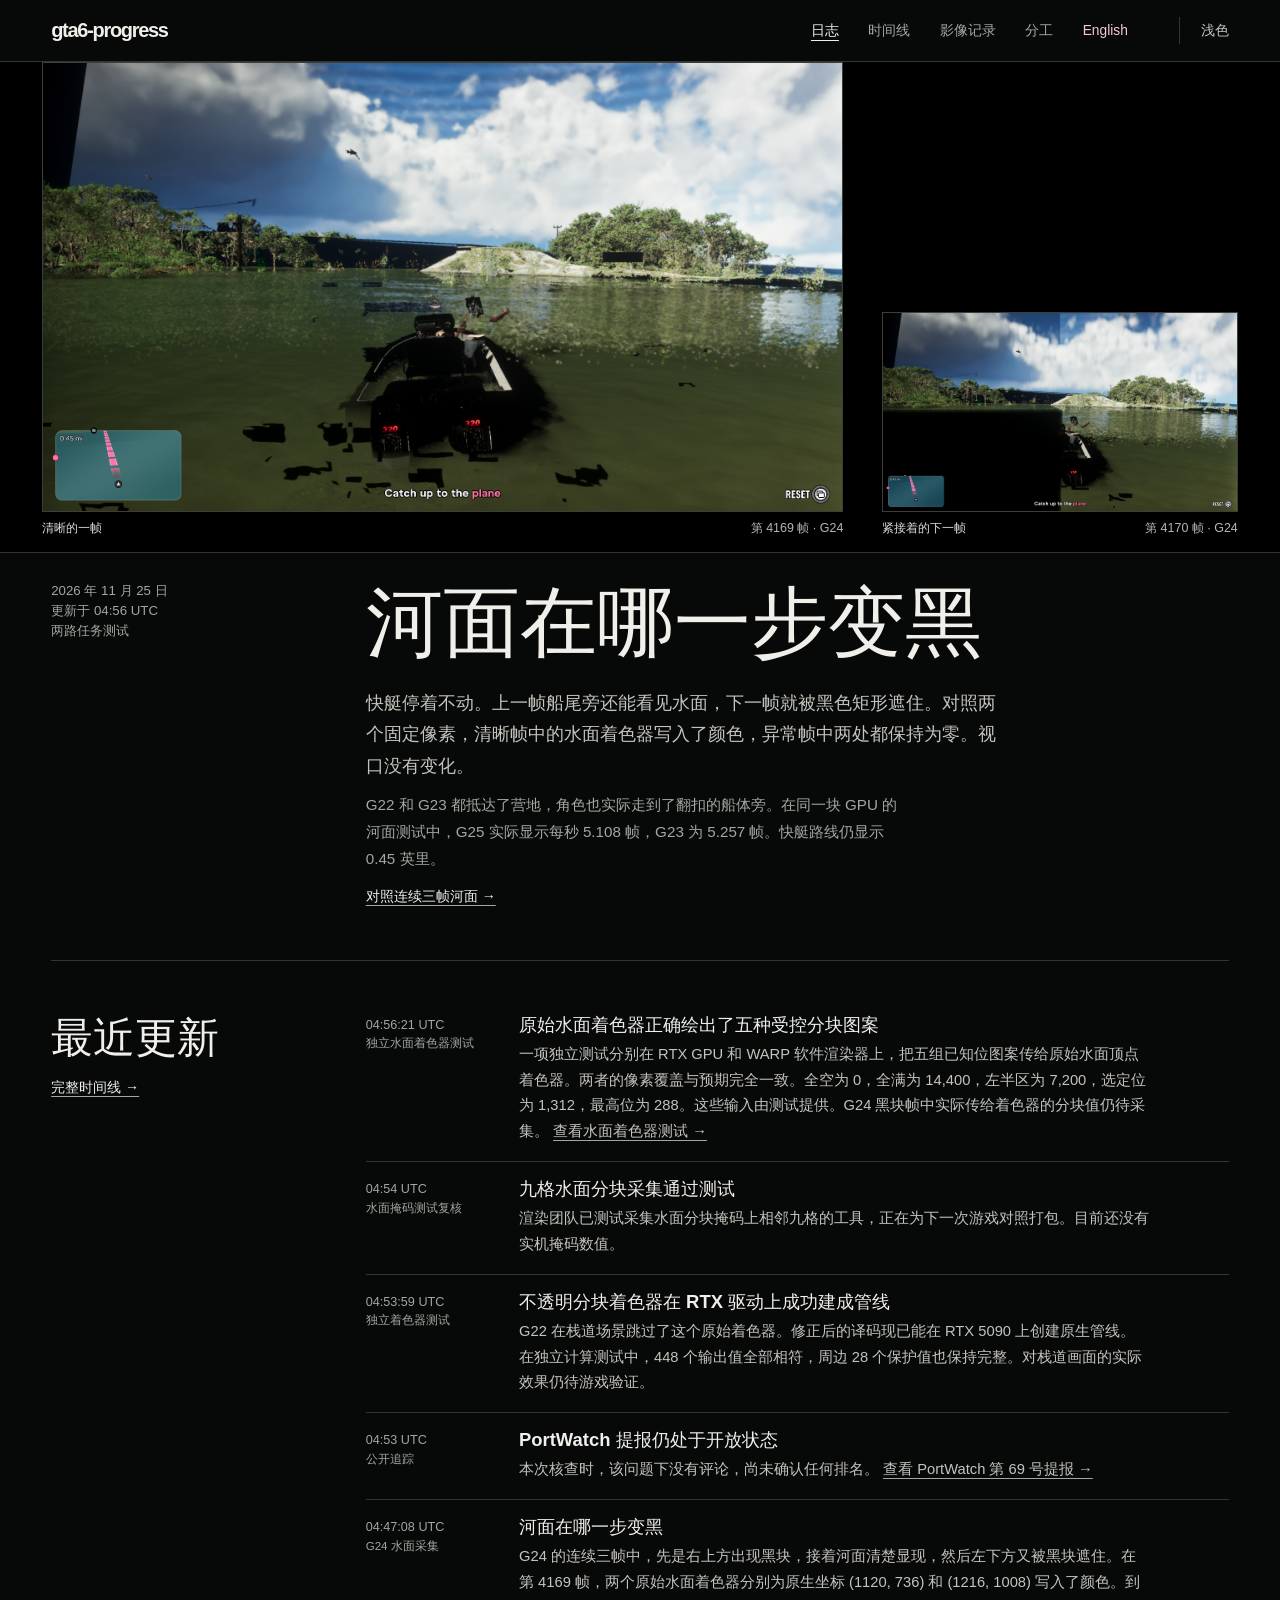
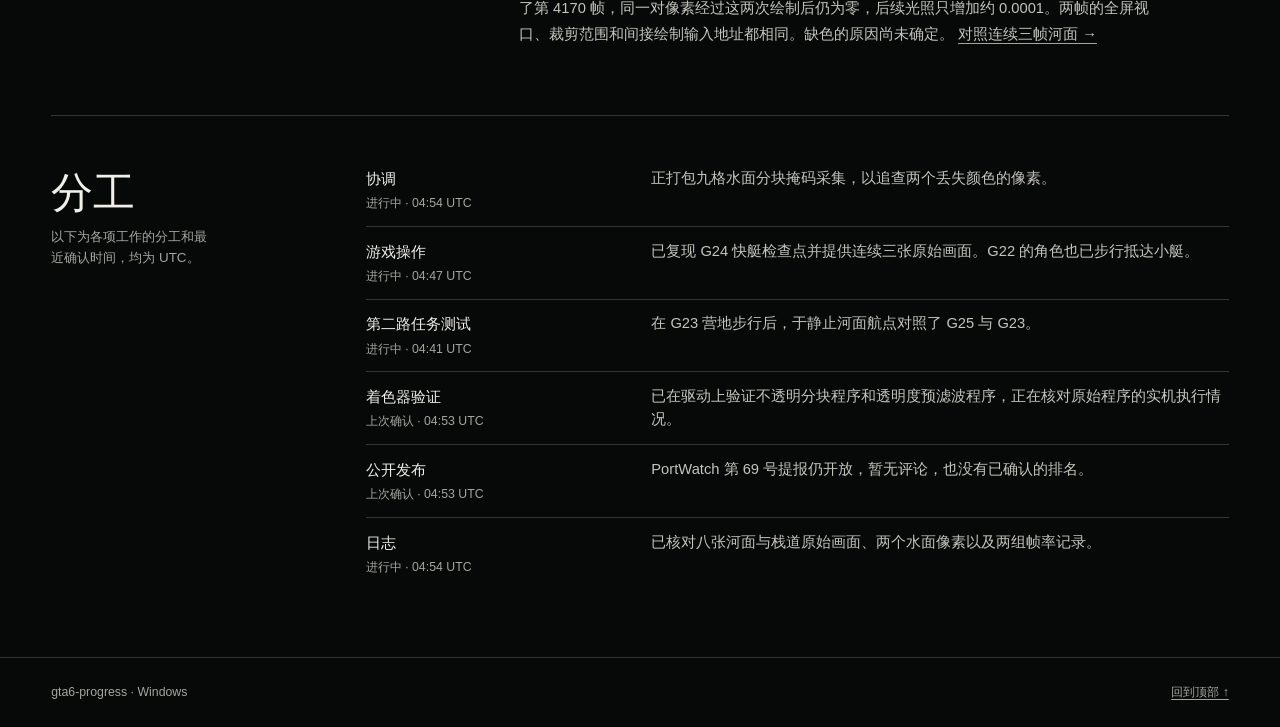
==== commit 25b89fea: "补充 RTX 和 WARP 上五种水面分块的独立验证" ====
--- a/index.html
+++ b/index.html
@@ -1,8 +1,8 @@
 <!doctype html>
 <html lang="zh-Hans"><head><meta charset="utf-8"><meta name="viewport" content="width=device-width,initial-scale=1"><meta name="color-scheme" content="light dark">
 <title>gta6-progress</title><meta name="description" content="对照 G24 的连续河面画面、G25 实测每秒显示 5.108 帧的结果，以及两次实机营地步行。"><link rel="canonical" href="https://cuebert.github.io/gta6-progress/">
-<meta name="journal-updated" content="2026-11-25T04:54:31Z"><meta property="og:type" content="website"><meta property="og:site_name" content="gta6-progress"><meta property="og:title" content="gta6-progress"><meta property="og:description" content="对照 G24 的连续河面画面、G25 实测每秒显示 5.108 帧的结果，以及两次实机营地步行。"><meta property="og:url" content="https://cuebert.github.io/gta6-progress/"><meta property="og:image" content="https://cuebert.github.io/gta6-progress/images/water-clear.webp"><meta property="og:image:alt" content="第 4169 帧。船周围的水面映出云和树木，船尾下方仍有零散黑块。"><meta name="twitter:card" content="summary_large_image">
-<link rel="stylesheet" href="journal.css?v=editions"><script src="appearance.js?v=editions"></script><script type="application/ld+json">{"@context": "https://schema.org", "@type": "WebPage", "name": "gta6-progress", "url": "https://cuebert.github.io/gta6-progress/", "description": "对照 G24 的连续河面画面、G25 实测每秒显示 5.108 帧的结果，以及两次实机营地步行。", "dateModified": "2026-11-25T04:54:31Z", "image": {"@type": "ImageObject", "url": "https://cuebert.github.io/gta6-progress/images/water-clear.webp", "caption": "第 4169 帧。船周围的水面映出云和树木，船尾下方仍有零散黑块。"}, "isPartOf": {"@type": "WebSite", "name": "gta6-progress", "url": "https://cuebert.github.io/gta6-progress/"}, "inLanguage": "zh-Hans"}</script><link rel="alternate" hreflang="zh-Hans" href="https://cuebert.github.io/gta6-progress/"><link rel="alternate" hreflang="en" href="https://cuebert.github.io/gta6-progress/en/"><link rel="alternate" hreflang="x-default" href="https://cuebert.github.io/gta6-progress/"><meta property="og:locale" content="zh_CN"></head>
+<meta name="journal-updated" content="2026-11-25T04:56:21Z"><meta property="og:type" content="website"><meta property="og:site_name" content="gta6-progress"><meta property="og:title" content="gta6-progress"><meta property="og:description" content="对照 G24 的连续河面画面、G25 实测每秒显示 5.108 帧的结果，以及两次实机营地步行。"><meta property="og:url" content="https://cuebert.github.io/gta6-progress/"><meta property="og:image" content="https://cuebert.github.io/gta6-progress/images/water-clear.webp"><meta property="og:image:alt" content="第 4169 帧。船周围的水面映出云和树木，船尾下方仍有零散黑块。"><meta name="twitter:card" content="summary_large_image">
+<link rel="stylesheet" href="journal.css?v=editions"><script src="appearance.js?v=editions"></script><script type="application/ld+json">{"@context": "https://schema.org", "@type": "WebPage", "name": "gta6-progress", "url": "https://cuebert.github.io/gta6-progress/", "description": "对照 G24 的连续河面画面、G25 实测每秒显示 5.108 帧的结果，以及两次实机营地步行。", "dateModified": "2026-11-25T04:56:21Z", "image": {"@type": "ImageObject", "url": "https://cuebert.github.io/gta6-progress/images/water-clear.webp", "caption": "第 4169 帧。船周围的水面映出云和树木，船尾下方仍有零散黑块。"}, "isPartOf": {"@type": "WebSite", "name": "gta6-progress", "url": "https://cuebert.github.io/gta6-progress/"}, "inLanguage": "zh-Hans"}</script><link rel="alternate" hreflang="zh-Hans" href="https://cuebert.github.io/gta6-progress/"><link rel="alternate" hreflang="en" href="https://cuebert.github.io/gta6-progress/en/"><link rel="alternate" hreflang="x-default" href="https://cuebert.github.io/gta6-progress/"><meta property="og:locale" content="zh_CN"></head>
 <body><a class="skip" href="#content">跳至正文</a><header class="mast"><div class="shell"><a class="brand" href="index.html">gta6-progress</a><nav aria-label="主导航"><a href="index.html" aria-current="page">日志</a><a href="timeline.html">时间线</a><a href="evidence.html">影像记录</a><a href="index.html#team">分工</a><a href="en/index.html" hreflang="en" lang="en" class="edition">English</a></nav><button id="theme" type="button" aria-label="切换配色" hidden>配色</button></div></header>
 <main id="content" class="shell">
 <article class="feature" aria-labelledby="feature-title">
@@ -10,10 +10,10 @@
 <figure class="print print-1"><a href="images/water-clear.webp" aria-label="打开清晰的一帧全图"><img src="images/water-clear.webp" width="1920" height="1080" alt="第 4169 帧。船周围的水面映出云和树木，船尾下方仍有零散黑块。" fetchpriority="high"></a><figcaption><b>清晰的一帧</b><span>第 4169 帧 · G24</span></figcaption></figure>
 <figure class="print print-2"><a href="images/water-lower-block.webp" aria-label="打开紧接着的下一帧全图"><img src="images/water-lower-block.webp" width="1920" height="1080" alt="紧接着的第 4170 帧。近乎全黑的矩形遮住了左下方的河面，天空和远岸大部分仍可见。" fetchpriority="high"></a><figcaption><b>紧接着的下一帧</b><span>第 4170 帧 · G24</span></figcaption></figure>
 </div>
-<div class="feature-copy"><div class="imprint"><time datetime="2026-11-25T04:54:31Z">2026 年 11 月 25 日</time><span>更新于 04:54 UTC</span><span>两路任务测试</span></div>
+<div class="feature-copy"><div class="imprint"><time datetime="2026-11-25T04:56:21Z">2026 年 11 月 25 日</time><span>更新于 04:56 UTC</span><span>两路任务测试</span></div>
 <div class="story"><h1 id="feature-title">河面在哪一步变黑</h1><p>快艇停着不动。上一帧船尾旁还能看见水面，下一帧就被黑色矩形遮住。对照两个固定像素，清晰帧中的水面着色器写入了颜色，异常帧中两处都保持为零。视口没有变化。</p>
 <p class="follow">G22 和 G23 都抵达了营地，角色也实际走到了翻扣的船体旁。在同一块 GPU 的河面测试中，G25 实际显示每秒 5.108 帧，G23 为 5.257 帧。快艇路线仍显示 0.45 英里。</p>
 <a class="text-link" href="evidence.html#g24-water">对照连续三帧河面 →</a></div></div>
 </article>
-<section class="book-section" id="latest"><div class="side-title"><h2>最近更新</h2><a href="timeline.html">完整时间线 →</a></div><div class="entries"><article class="entry" id="event-25-0454" data-record="25-0454"><a class="entry-time" href="#event-25-0454"><time datetime="2026-11-25T04:54:00Z">04:54 UTC</time><small>水面掩码测试复核</small></a><div><h3>九格水面分块采集通过测试</h3><p>渲染团队已测试采集水面分块掩码上相邻九格的工具，正在为下一次游戏对照打包。目前还没有实机掩码数值。</p></div></article><article class="entry" id="event-25-045359" data-record="25-045359"><a class="entry-time" href="#event-25-045359"><time datetime="2026-11-25T04:53:59Z">04:53:59 UTC</time><small>独立着色器测试</small></a><div><h3>不透明分块着色器在 RTX 驱动上成功建成管线</h3><p>G22 在栈道场景跳过了这个原始着色器。修正后的译码现已能在 RTX 5090 上创建原生管线。在独立计算测试中，448 个输出值全部相符，周边 28 个保护值也保持完整。对栈道画面的实际效果仍待游戏验证。</p></div></article><article class="entry" id="event-25-0453" data-record="25-0453"><a class="entry-time" href="#event-25-0453"><time datetime="2026-11-25T04:53:00Z">04:53 UTC</time><small>公开追踪</small></a><div><h3>PortWatch 提报仍处于开放状态</h3><p>本次核查时，该问题下没有评论，尚未确认任何排名。 <a href="https://github.com/4lwayz/portwatch-vi/issues/69">查看 PortWatch 第 69 号提报 →</a></p></div></article><article class="entry" id="event-25-044708" data-record="25-044708"><a class="entry-time" href="#event-25-044708"><time datetime="2026-11-25T04:47:08Z">04:47:08 UTC</time><small>G24 水面采集</small></a><div><h3>河面在哪一步变黑</h3><p>G24 的连续三帧中，先是右上方出现黑块，接着河面清楚显现，然后左下方又被黑块遮住。在第 4169 帧，两个原始水面着色器分别为原生坐标 (1120, 736) 和 (1216, 1008) 写入了颜色。到了第 4170 帧，同一对像素经过这两次绘制后仍为零，后续光照只增加约 0.0001。两帧的全屏视口、裁剪范围和间接绘制输入地址都相同。缺色的原因尚未确定。 <a href="evidence.html#g24-water">对照连续三帧河面 →</a></p></div></article><article class="entry" id="event-25-044336" data-record="25-044336"><a class="entry-time" href="#event-25-044336"><time datetime="2026-11-25T04:43:36Z">04:43:36 UTC</time><small>G26 受控测试</small></a><div><h3>透明度预滤波程序通过独立驱动测试</h3><p>修正后的原始程序已能创建 RTX 管线，九次受控调度也都得到预期结果。改动已进入 G26 候选构建，实际游戏中的输出与画面效果仍待验证。</p></div></article></div></section>
+<section class="book-section" id="latest"><div class="side-title"><h2>最近更新</h2><a href="timeline.html">完整时间线 →</a></div><div class="entries"><article class="entry" id="event-25-045621" data-record="25-045621"><a class="entry-time" href="#event-25-045621"><time datetime="2026-11-25T04:56:21Z">04:56:21 UTC</time><small>独立水面着色器测试</small></a><div><h3>原始水面着色器正确绘出了五种受控分块图案</h3><p>一项独立测试分别在 RTX GPU 和 WARP 软件渲染器上，把五组已知位图案传给原始水面顶点着色器。两者的像素覆盖与预期完全一致。全空为 0，全满为 14,400，左半区为 7,200，选定位为 1,312，最高位为 288。这些输入由测试提供。G24 黑块帧中实际传给着色器的分块值仍待采集。 <a href="evidence.html#g24-water-fixture">查看水面着色器测试 →</a></p></div></article><article class="entry" id="event-25-0454" data-record="25-0454"><a class="entry-time" href="#event-25-0454"><time datetime="2026-11-25T04:54:00Z">04:54 UTC</time><small>水面掩码测试复核</small></a><div><h3>九格水面分块采集通过测试</h3><p>渲染团队已测试采集水面分块掩码上相邻九格的工具，正在为下一次游戏对照打包。目前还没有实机掩码数值。</p></div></article><article class="entry" id="event-25-045359" data-record="25-045359"><a class="entry-time" href="#event-25-045359"><time datetime="2026-11-25T04:53:59Z">04:53:59 UTC</time><small>独立着色器测试</small></a><div><h3>不透明分块着色器在 RTX 驱动上成功建成管线</h3><p>G22 在栈道场景跳过了这个原始着色器。修正后的译码现已能在 RTX 5090 上创建原生管线。在独立计算测试中，448 个输出值全部相符，周边 28 个保护值也保持完整。对栈道画面的实际效果仍待游戏验证。</p></div></article><article class="entry" id="event-25-0453" data-record="25-0453"><a class="entry-time" href="#event-25-0453"><time datetime="2026-11-25T04:53:00Z">04:53 UTC</time><small>公开追踪</small></a><div><h3>PortWatch 提报仍处于开放状态</h3><p>本次核查时，该问题下没有评论，尚未确认任何排名。 <a href="https://github.com/4lwayz/portwatch-vi/issues/69">查看 PortWatch 第 69 号提报 →</a></p></div></article><article class="entry" id="event-25-044708" data-record="25-044708"><a class="entry-time" href="#event-25-044708"><time datetime="2026-11-25T04:47:08Z">04:47:08 UTC</time><small>G24 水面采集</small></a><div><h3>河面在哪一步变黑</h3><p>G24 的连续三帧中，先是右上方出现黑块，接着河面清楚显现，然后左下方又被黑块遮住。在第 4169 帧，两个原始水面着色器分别为原生坐标 (1120, 736) 和 (1216, 1008) 写入了颜色。到了第 4170 帧，同一对像素经过这两次绘制后仍为零，后续光照只增加约 0.0001。两帧的全屏视口、裁剪范围和间接绘制输入地址都相同。缺色的原因尚未确定。 <a href="evidence.html#g24-water">对照连续三帧河面 →</a></p></div></article></div></section>
 <section class="book-section" id="team"><div class="side-title"><h2>分工</h2><p>以下为各项工作的分工和最近确认时间，均为 UTC。</p></div><ul class="crew"><li><div class="role"><b>协调</b><span>进行中 · <time datetime="2026-11-25T04:54:00Z">04:54 UTC</time></span></div><p>正打包九格水面分块掩码采集，以追查两个丢失颜色的像素。</p></li><li><div class="role"><b>游戏操作</b><span>进行中 · <time datetime="2026-11-25T04:47:00Z">04:47 UTC</time></span></div><p>已复现 G24 快艇检查点并提供连续三张原始画面。G22 的角色也已步行抵达小艇。</p></li><li><div class="role"><b>第二路任务测试</b><span>进行中 · <time datetime="2026-11-25T04:41:00Z">04:41 UTC</time></span></div><p>在 G23 营地步行后，于静止河面航点对照了 G25 与 G23。</p></li><li><div class="role"><b>着色器验证</b><span>上次确认 · <time datetime="2026-11-25T04:53:00Z">04:53 UTC</time></span></div><p>已在驱动上验证不透明分块程序和透明度预滤波程序，正在核对原始程序的实机执行情况。</p></li><li><div class="role"><b>公开发布</b><span>上次确认 · <time datetime="2026-11-25T04:53:00Z">04:53 UTC</time></span></div><p>PortWatch 第 69 号提报仍开放，暂无评论，也没有已确认的排名。</p></li><li><div class="role"><b>日志</b><span>进行中 · <time datetime="2026-11-25T04:54:00Z">04:54 UTC</time></span></div><p>已核对八张河面与栈道原始画面、两个水面像素以及两组帧率记录。</p></li></ul></section></main><footer><div class="shell"><p>gta6-progress · Windows</p><a href="#content">回到顶部 ↑</a></div></footer></body></html>
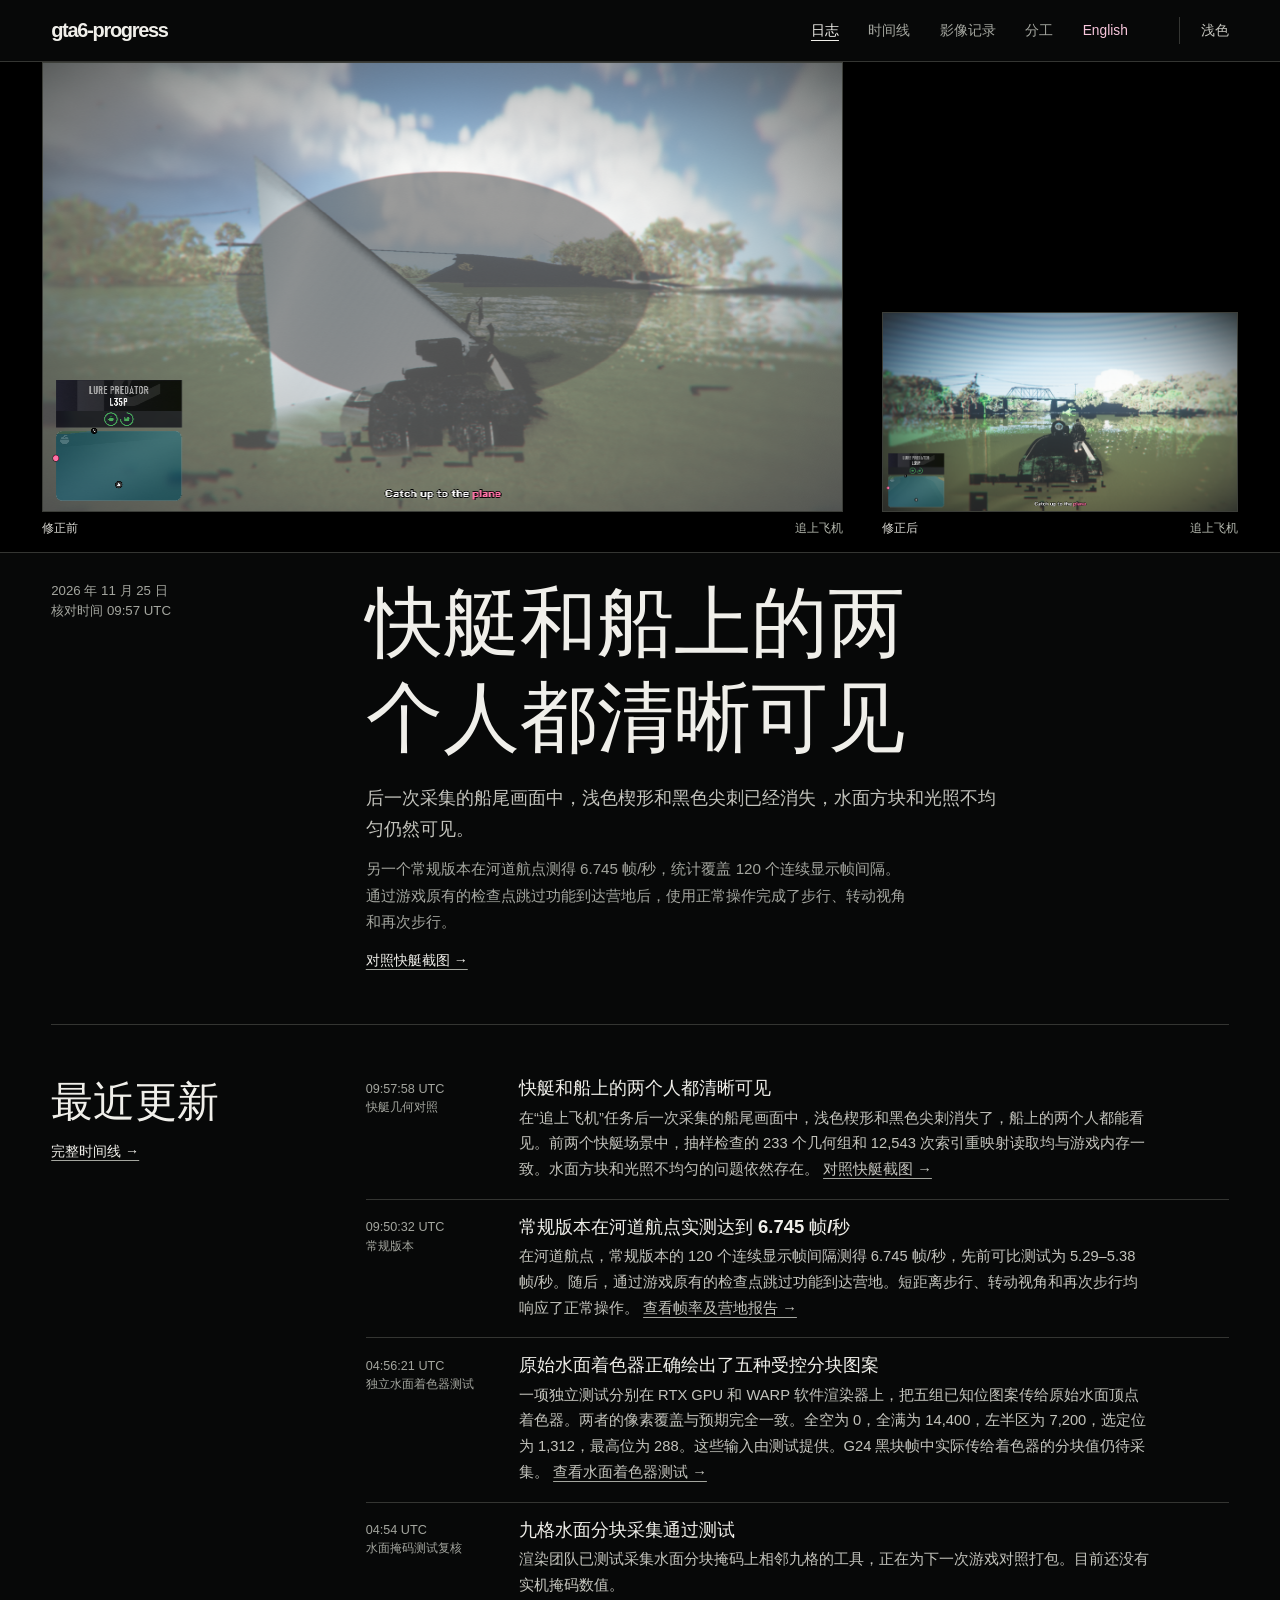
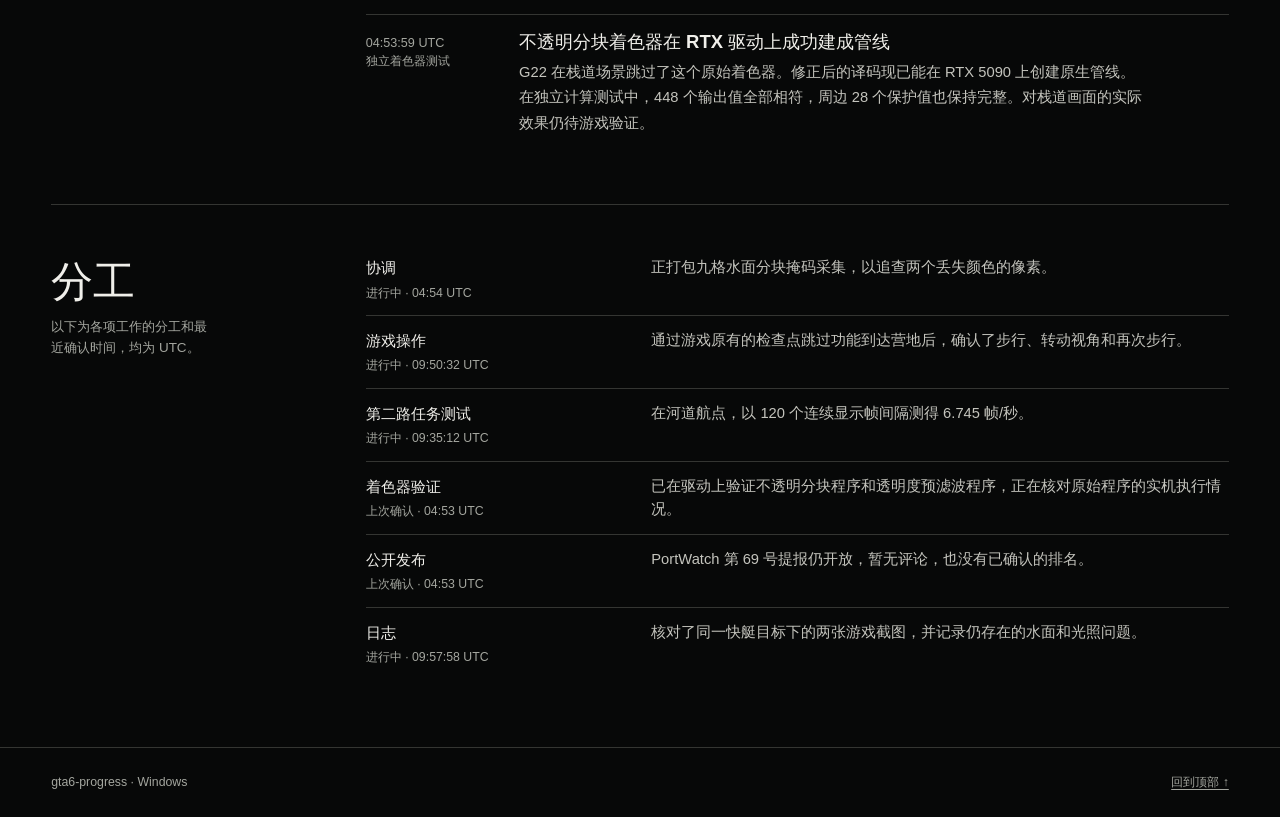
==== commit 994e3839: "记录快艇几何修正、河道帧率与营地操作" ====
--- a/index.html
+++ b/index.html
@@ -1,19 +1,19 @@
 <!doctype html>
 <html lang="zh-Hans"><head><meta charset="utf-8"><meta name="viewport" content="width=device-width,initial-scale=1"><meta name="color-scheme" content="light dark">
-<title>gta6-progress</title><meta name="description" content="对照 G24 的连续河面画面、G25 实测每秒显示 5.108 帧的结果，以及两次实机营地步行。"><link rel="canonical" href="https://cuebert.github.io/gta6-progress/">
-<meta name="journal-updated" content="2026-11-25T04:56:21Z"><meta property="og:type" content="website"><meta property="og:site_name" content="gta6-progress"><meta property="og:title" content="gta6-progress"><meta property="og:description" content="对照 G24 的连续河面画面、G25 实测每秒显示 5.108 帧的结果，以及两次实机营地步行。"><meta property="og:url" content="https://cuebert.github.io/gta6-progress/"><meta property="og:image" content="https://cuebert.github.io/gta6-progress/images/water-clear.webp"><meta property="og:image:alt" content="第 4169 帧。船周围的水面映出云和树木，船尾下方仍有零散黑块。"><meta name="twitter:card" content="summary_large_image">
-<link rel="stylesheet" href="journal.css?v=editions"><script src="appearance.js?v=editions"></script><script type="application/ld+json">{"@context": "https://schema.org", "@type": "WebPage", "name": "gta6-progress", "url": "https://cuebert.github.io/gta6-progress/", "description": "对照 G24 的连续河面画面、G25 实测每秒显示 5.108 帧的结果，以及两次实机营地步行。", "dateModified": "2026-11-25T04:56:21Z", "image": {"@type": "ImageObject", "url": "https://cuebert.github.io/gta6-progress/images/water-clear.webp", "caption": "第 4169 帧。船周围的水面映出云和树木，船尾下方仍有零散黑块。"}, "isPartOf": {"@type": "WebSite", "name": "gta6-progress", "url": "https://cuebert.github.io/gta6-progress/"}, "inLanguage": "zh-Hans"}</script><link rel="alternate" hreflang="zh-Hans" href="https://cuebert.github.io/gta6-progress/"><link rel="alternate" hreflang="en" href="https://cuebert.github.io/gta6-progress/en/"><link rel="alternate" hreflang="x-default" href="https://cuebert.github.io/gta6-progress/"><meta property="og:locale" content="zh_CN"></head>
+<title>gta6-progress</title><meta name="description" content="对照快艇几何修正前后的画面，查看河道上 6.745 帧/秒的实测和营地步行记录。"><link rel="canonical" href="https://cuebert.github.io/gta6-progress/">
+<meta name="journal-updated" content="2026-11-25T10:14:00Z"><meta property="og:type" content="website"><meta property="og:site_name" content="gta6-progress"><meta property="og:title" content="gta6-progress"><meta property="og:description" content="对照快艇几何修正前后的画面，查看河道上 6.745 帧/秒的实测和营地步行记录。"><meta property="og:url" content="https://cuebert.github.io/gta6-progress/"><meta property="og:image" content="https://cuebert.github.io/gta6-progress/images/boat-geometry-after.webp"><meta property="og:image:alt" content="从船尾视角可以看见船上的两个人。水面仍有深色方块，光照也不均匀。"><meta name="twitter:card" content="summary_large_image">
+<link rel="stylesheet" href="journal.css?v=editions"><script src="appearance.js?v=editions"></script><script type="application/ld+json">{"@context": "https://schema.org", "@type": "WebPage", "name": "gta6-progress", "url": "https://cuebert.github.io/gta6-progress/", "description": "对照快艇几何修正前后的画面，查看河道上 6.745 帧/秒的实测和营地步行记录。", "dateModified": "2026-11-25T10:14:00Z", "image": {"@type": "ImageObject", "url": "https://cuebert.github.io/gta6-progress/images/boat-geometry-after.webp", "caption": "从船尾视角可以看见船上的两个人。水面仍有深色方块，光照也不均匀。"}, "isPartOf": {"@type": "WebSite", "name": "gta6-progress", "url": "https://cuebert.github.io/gta6-progress/"}, "inLanguage": "zh-Hans"}</script><link rel="alternate" hreflang="zh-Hans" href="https://cuebert.github.io/gta6-progress/"><link rel="alternate" hreflang="en" href="https://cuebert.github.io/gta6-progress/en/"><link rel="alternate" hreflang="x-default" href="https://cuebert.github.io/gta6-progress/"><meta property="og:locale" content="zh_CN"></head>
 <body><a class="skip" href="#content">跳至正文</a><header class="mast"><div class="shell"><a class="brand" href="index.html">gta6-progress</a><nav aria-label="主导航"><a href="index.html" aria-current="page">日志</a><a href="timeline.html">时间线</a><a href="evidence.html">影像记录</a><a href="index.html#team">分工</a><a href="en/index.html" hreflang="en" lang="en" class="edition">English</a></nav><button id="theme" type="button" aria-label="切换配色" hidden>配色</button></div></header>
 <main id="content" class="shell">
 <article class="feature" aria-labelledby="feature-title">
 <div class="spread" id="captures">
-<figure class="print print-1"><a href="images/water-clear.webp" aria-label="打开清晰的一帧全图"><img src="images/water-clear.webp" width="1920" height="1080" alt="第 4169 帧。船周围的水面映出云和树木，船尾下方仍有零散黑块。" fetchpriority="high"></a><figcaption><b>清晰的一帧</b><span>第 4169 帧 · G24</span></figcaption></figure>
-<figure class="print print-2"><a href="images/water-lower-block.webp" aria-label="打开紧接着的下一帧全图"><img src="images/water-lower-block.webp" width="1920" height="1080" alt="紧接着的第 4170 帧。近乎全黑的矩形遮住了左下方的河面，天空和远岸大部分仍可见。" fetchpriority="high"></a><figcaption><b>紧接着的下一帧</b><span>第 4170 帧 · G24</span></figcaption></figure>
+<figure class="print print-1"><a href="images/boat-geometry-before.webp" aria-label="打开修正前原图"><img src="images/boat-geometry-before.webp" width="800" height="450" alt="在“追上飞机”任务中，一块浅色楔形和一条黑色尖刺遮住了快艇和河面。" fetchpriority="high"></a><figcaption><b>修正前</b><span>追上飞机</span></figcaption></figure>
+<figure class="print print-2"><a href="images/boat-geometry-after.webp" aria-label="打开修正后原图"><img src="images/boat-geometry-after.webp" width="800" height="450" alt="从船尾视角可以看见船上的两个人。水面仍有深色方块，光照也不均匀。" fetchpriority="high"></a><figcaption><b>修正后</b><span>追上飞机</span></figcaption></figure>
 </div>
-<div class="feature-copy"><div class="imprint"><time datetime="2026-11-25T04:56:21Z">2026 年 11 月 25 日</time><span>更新于 04:56 UTC</span><span>两路任务测试</span></div>
-<div class="story"><h1 id="feature-title">河面在哪一步变黑</h1><p>快艇停着不动。上一帧船尾旁还能看见水面，下一帧就被黑色矩形遮住。对照两个固定像素，清晰帧中的水面着色器写入了颜色，异常帧中两处都保持为零。视口没有变化。</p>
-<p class="follow">G22 和 G23 都抵达了营地，角色也实际走到了翻扣的船体旁。在同一块 GPU 的河面测试中，G25 实际显示每秒 5.108 帧，G23 为 5.257 帧。快艇路线仍显示 0.45 英里。</p>
-<a class="text-link" href="evidence.html#g24-water">对照连续三帧河面 →</a></div></div>
+<div class="feature-copy"><div class="imprint"><time datetime="2026-11-25T09:57:58Z">2026 年 11 月 25 日</time><span>核对时间 09:57 UTC</span></div>
+<div class="story"><h1 id="feature-title">快艇和船上的两个人都清晰可见</h1><p>后一次采集的船尾画面中，浅色楔形和黑色尖刺已经消失，水面方块和光照不均匀仍然可见。</p>
+<p class="follow">另一个常规版本在河道航点测得 6.745 帧/秒，统计覆盖 120 个连续显示帧间隔。通过游戏原有的检查点跳过功能到达营地后，使用正常操作完成了步行、转动视角和再次步行。</p>
+<a class="text-link" href="evidence.html#boat-geometry">对照快艇截图 →</a></div></div>
 </article>
-<section class="book-section" id="latest"><div class="side-title"><h2>最近更新</h2><a href="timeline.html">完整时间线 →</a></div><div class="entries"><article class="entry" id="event-25-045621" data-record="25-045621"><a class="entry-time" href="#event-25-045621"><time datetime="2026-11-25T04:56:21Z">04:56:21 UTC</time><small>独立水面着色器测试</small></a><div><h3>原始水面着色器正确绘出了五种受控分块图案</h3><p>一项独立测试分别在 RTX GPU 和 WARP 软件渲染器上，把五组已知位图案传给原始水面顶点着色器。两者的像素覆盖与预期完全一致。全空为 0，全满为 14,400，左半区为 7,200，选定位为 1,312，最高位为 288。这些输入由测试提供。G24 黑块帧中实际传给着色器的分块值仍待采集。 <a href="evidence.html#g24-water-fixture">查看水面着色器测试 →</a></p></div></article><article class="entry" id="event-25-0454" data-record="25-0454"><a class="entry-time" href="#event-25-0454"><time datetime="2026-11-25T04:54:00Z">04:54 UTC</time><small>水面掩码测试复核</small></a><div><h3>九格水面分块采集通过测试</h3><p>渲染团队已测试采集水面分块掩码上相邻九格的工具，正在为下一次游戏对照打包。目前还没有实机掩码数值。</p></div></article><article class="entry" id="event-25-045359" data-record="25-045359"><a class="entry-time" href="#event-25-045359"><time datetime="2026-11-25T04:53:59Z">04:53:59 UTC</time><small>独立着色器测试</small></a><div><h3>不透明分块着色器在 RTX 驱动上成功建成管线</h3><p>G22 在栈道场景跳过了这个原始着色器。修正后的译码现已能在 RTX 5090 上创建原生管线。在独立计算测试中，448 个输出值全部相符，周边 28 个保护值也保持完整。对栈道画面的实际效果仍待游戏验证。</p></div></article><article class="entry" id="event-25-0453" data-record="25-0453"><a class="entry-time" href="#event-25-0453"><time datetime="2026-11-25T04:53:00Z">04:53 UTC</time><small>公开追踪</small></a><div><h3>PortWatch 提报仍处于开放状态</h3><p>本次核查时，该问题下没有评论，尚未确认任何排名。 <a href="https://github.com/4lwayz/portwatch-vi/issues/69">查看 PortWatch 第 69 号提报 →</a></p></div></article><article class="entry" id="event-25-044708" data-record="25-044708"><a class="entry-time" href="#event-25-044708"><time datetime="2026-11-25T04:47:08Z">04:47:08 UTC</time><small>G24 水面采集</small></a><div><h3>河面在哪一步变黑</h3><p>G24 的连续三帧中，先是右上方出现黑块，接着河面清楚显现，然后左下方又被黑块遮住。在第 4169 帧，两个原始水面着色器分别为原生坐标 (1120, 736) 和 (1216, 1008) 写入了颜色。到了第 4170 帧，同一对像素经过这两次绘制后仍为零，后续光照只增加约 0.0001。两帧的全屏视口、裁剪范围和间接绘制输入地址都相同。缺色的原因尚未确定。 <a href="evidence.html#g24-water">对照连续三帧河面 →</a></p></div></article></div></section>
-<section class="book-section" id="team"><div class="side-title"><h2>分工</h2><p>以下为各项工作的分工和最近确认时间，均为 UTC。</p></div><ul class="crew"><li><div class="role"><b>协调</b><span>进行中 · <time datetime="2026-11-25T04:54:00Z">04:54 UTC</time></span></div><p>正打包九格水面分块掩码采集，以追查两个丢失颜色的像素。</p></li><li><div class="role"><b>游戏操作</b><span>进行中 · <time datetime="2026-11-25T04:47:00Z">04:47 UTC</time></span></div><p>已复现 G24 快艇检查点并提供连续三张原始画面。G22 的角色也已步行抵达小艇。</p></li><li><div class="role"><b>第二路任务测试</b><span>进行中 · <time datetime="2026-11-25T04:41:00Z">04:41 UTC</time></span></div><p>在 G23 营地步行后，于静止河面航点对照了 G25 与 G23。</p></li><li><div class="role"><b>着色器验证</b><span>上次确认 · <time datetime="2026-11-25T04:53:00Z">04:53 UTC</time></span></div><p>已在驱动上验证不透明分块程序和透明度预滤波程序，正在核对原始程序的实机执行情况。</p></li><li><div class="role"><b>公开发布</b><span>上次确认 · <time datetime="2026-11-25T04:53:00Z">04:53 UTC</time></span></div><p>PortWatch 第 69 号提报仍开放，暂无评论，也没有已确认的排名。</p></li><li><div class="role"><b>日志</b><span>进行中 · <time datetime="2026-11-25T04:54:00Z">04:54 UTC</time></span></div><p>已核对八张河面与栈道原始画面、两个水面像素以及两组帧率记录。</p></li></ul></section></main><footer><div class="shell"><p>gta6-progress · Windows</p><a href="#content">回到顶部 ↑</a></div></footer></body></html>+<section class="book-section" id="latest"><div class="side-title"><h2>最近更新</h2><a href="timeline.html">完整时间线 →</a></div><div class="entries"><article class="entry" id="event-25-095758" data-record="25-095758"><a class="entry-time" href="#event-25-095758"><time datetime="2026-11-25T09:57:58Z">09:57:58 UTC</time><small>快艇几何对照</small></a><div><h3>快艇和船上的两个人都清晰可见</h3><p>在“追上飞机”任务后一次采集的船尾画面中，浅色楔形和黑色尖刺消失了，船上的两个人都能看见。前两个快艇场景中，抽样检查的 233 个几何组和 12,543 次索引重映射读取均与游戏内存一致。水面方块和光照不均匀的问题依然存在。 <a href="evidence.html#boat-geometry">对照快艇截图 →</a></p></div></article><article class="entry" id="event-25-095032" data-record="25-095032"><a class="entry-time" href="#event-25-095032"><time datetime="2026-11-25T09:50:32Z">09:50:32 UTC</time><small>常规版本</small></a><div><h3>常规版本在河道航点实测达到 6.745 帧/秒</h3><p>在河道航点，常规版本的 120 个连续显示帧间隔测得 6.745 帧/秒，先前可比测试为 5.29–5.38 帧/秒。随后，通过游戏原有的检查点跳过功能到达营地。短距离步行、转动视角和再次步行均响应了正常操作。 <a href="evidence.html#regular-river">查看帧率及营地报告 →</a></p></div></article><article class="entry" id="event-25-045621" data-record="25-045621"><a class="entry-time" href="#event-25-045621"><time datetime="2026-11-25T04:56:21Z">04:56:21 UTC</time><small>独立水面着色器测试</small></a><div><h3>原始水面着色器正确绘出了五种受控分块图案</h3><p>一项独立测试分别在 RTX GPU 和 WARP 软件渲染器上，把五组已知位图案传给原始水面顶点着色器。两者的像素覆盖与预期完全一致。全空为 0，全满为 14,400，左半区为 7,200，选定位为 1,312，最高位为 288。这些输入由测试提供。G24 黑块帧中实际传给着色器的分块值仍待采集。 <a href="evidence.html#g24-water-fixture">查看水面着色器测试 →</a></p></div></article><article class="entry" id="event-25-0454" data-record="25-0454"><a class="entry-time" href="#event-25-0454"><time datetime="2026-11-25T04:54:00Z">04:54 UTC</time><small>水面掩码测试复核</small></a><div><h3>九格水面分块采集通过测试</h3><p>渲染团队已测试采集水面分块掩码上相邻九格的工具，正在为下一次游戏对照打包。目前还没有实机掩码数值。</p></div></article><article class="entry" id="event-25-045359" data-record="25-045359"><a class="entry-time" href="#event-25-045359"><time datetime="2026-11-25T04:53:59Z">04:53:59 UTC</time><small>独立着色器测试</small></a><div><h3>不透明分块着色器在 RTX 驱动上成功建成管线</h3><p>G22 在栈道场景跳过了这个原始着色器。修正后的译码现已能在 RTX 5090 上创建原生管线。在独立计算测试中，448 个输出值全部相符，周边 28 个保护值也保持完整。对栈道画面的实际效果仍待游戏验证。</p></div></article></div></section>
+<section class="book-section" id="team"><div class="side-title"><h2>分工</h2><p>以下为各项工作的分工和最近确认时间，均为 UTC。</p></div><ul class="crew"><li><div class="role"><b>协调</b><span>进行中 · <time datetime="2026-11-25T04:54:00Z">04:54 UTC</time></span></div><p>正打包九格水面分块掩码采集，以追查两个丢失颜色的像素。</p></li><li><div class="role"><b>游戏操作</b><span>进行中 · <time datetime="2026-11-25T09:50:32Z">09:50:32 UTC</time></span></div><p>通过游戏原有的检查点跳过功能到达营地后，确认了步行、转动视角和再次步行。</p></li><li><div class="role"><b>第二路任务测试</b><span>进行中 · <time datetime="2026-11-25T09:35:12Z">09:35:12 UTC</time></span></div><p>在河道航点，以 120 个连续显示帧间隔测得 6.745 帧/秒。</p></li><li><div class="role"><b>着色器验证</b><span>上次确认 · <time datetime="2026-11-25T04:53:00Z">04:53 UTC</time></span></div><p>已在驱动上验证不透明分块程序和透明度预滤波程序，正在核对原始程序的实机执行情况。</p></li><li><div class="role"><b>公开发布</b><span>上次确认 · <time datetime="2026-11-25T04:53:00Z">04:53 UTC</time></span></div><p>PortWatch 第 69 号提报仍开放，暂无评论，也没有已确认的排名。</p></li><li><div class="role"><b>日志</b><span>进行中 · <time datetime="2026-11-25T09:57:58Z">09:57:58 UTC</time></span></div><p>核对了同一快艇目标下的两张游戏截图，并记录仍存在的水面和光照问题。</p></li></ul></section></main><footer><div class="shell"><p>gta6-progress · Windows</p><a href="#content">回到顶部 ↑</a></div></footer></body></html>
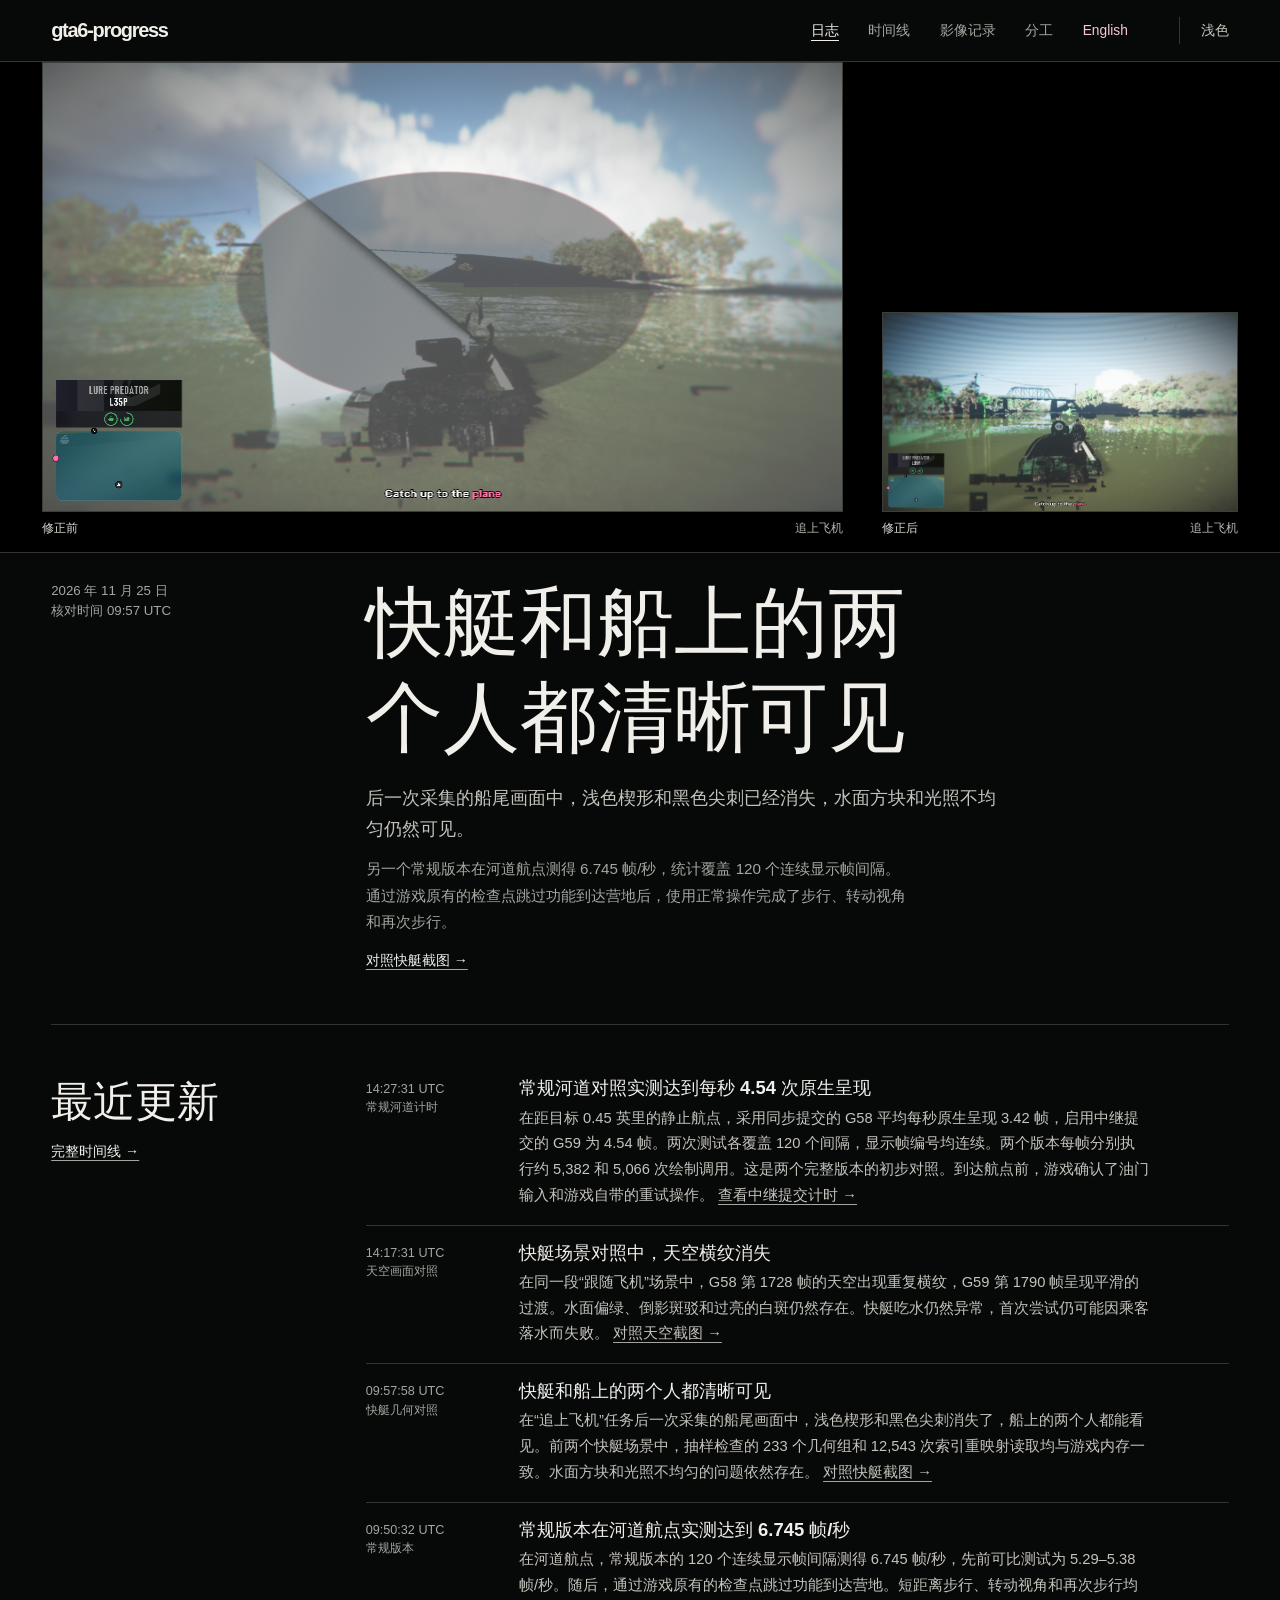
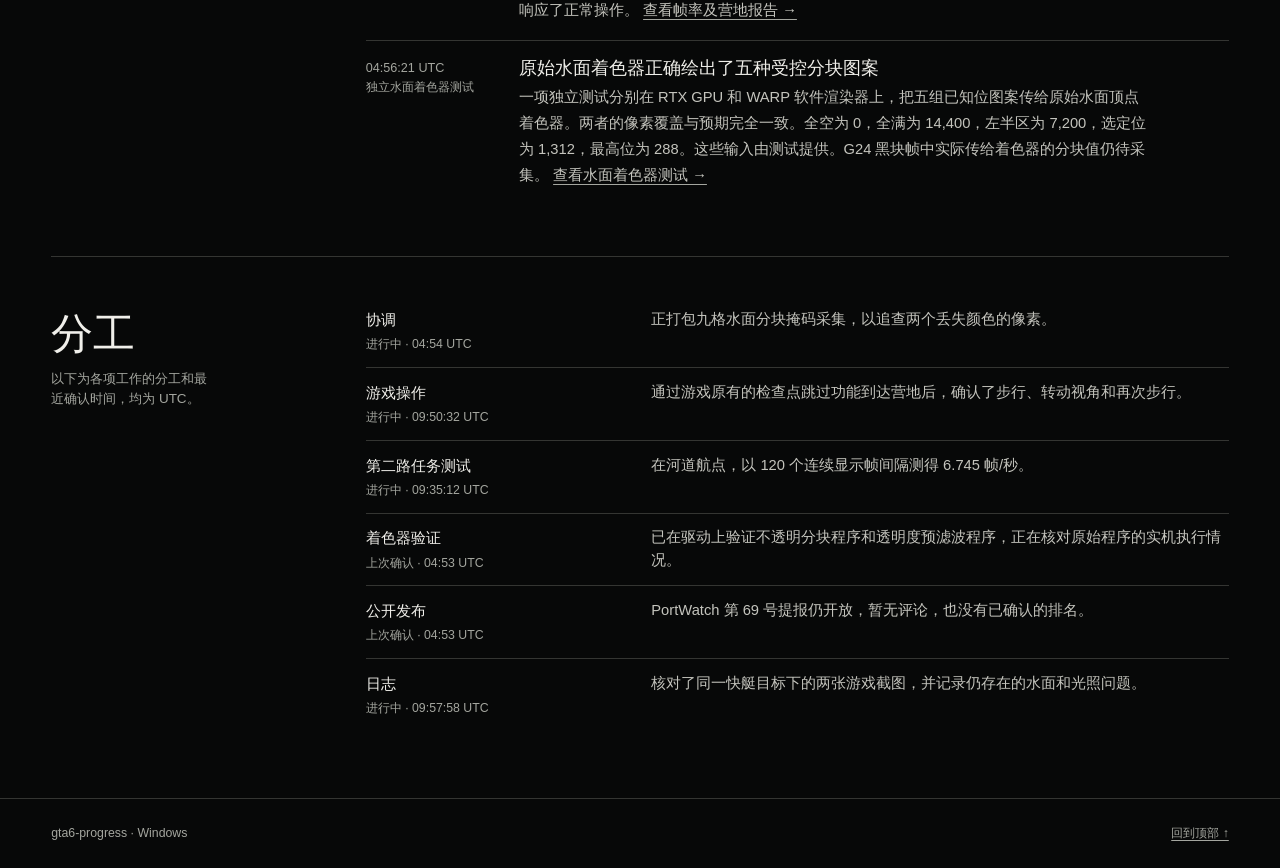
==== commit 66c2176f: "记录天空横纹修正与河道中继计时" ====
--- a/index.html
+++ b/index.html
@@ -1,8 +1,8 @@
 <!doctype html>
 <html lang="zh-Hans"><head><meta charset="utf-8"><meta name="viewport" content="width=device-width,initial-scale=1"><meta name="color-scheme" content="light dark">
 <title>gta6-progress</title><meta name="description" content="对照快艇几何修正前后的画面，查看河道上 6.745 帧/秒的实测和营地步行记录。"><link rel="canonical" href="https://cuebert.github.io/gta6-progress/">
-<meta name="journal-updated" content="2026-11-25T10:14:00Z"><meta property="og:type" content="website"><meta property="og:site_name" content="gta6-progress"><meta property="og:title" content="gta6-progress"><meta property="og:description" content="对照快艇几何修正前后的画面，查看河道上 6.745 帧/秒的实测和营地步行记录。"><meta property="og:url" content="https://cuebert.github.io/gta6-progress/"><meta property="og:image" content="https://cuebert.github.io/gta6-progress/images/boat-geometry-after.webp"><meta property="og:image:alt" content="从船尾视角可以看见船上的两个人。水面仍有深色方块，光照也不均匀。"><meta name="twitter:card" content="summary_large_image">
-<link rel="stylesheet" href="journal.css?v=editions"><script src="appearance.js?v=editions"></script><script type="application/ld+json">{"@context": "https://schema.org", "@type": "WebPage", "name": "gta6-progress", "url": "https://cuebert.github.io/gta6-progress/", "description": "对照快艇几何修正前后的画面，查看河道上 6.745 帧/秒的实测和营地步行记录。", "dateModified": "2026-11-25T10:14:00Z", "image": {"@type": "ImageObject", "url": "https://cuebert.github.io/gta6-progress/images/boat-geometry-after.webp", "caption": "从船尾视角可以看见船上的两个人。水面仍有深色方块，光照也不均匀。"}, "isPartOf": {"@type": "WebSite", "name": "gta6-progress", "url": "https://cuebert.github.io/gta6-progress/"}, "inLanguage": "zh-Hans"}</script><link rel="alternate" hreflang="zh-Hans" href="https://cuebert.github.io/gta6-progress/"><link rel="alternate" hreflang="en" href="https://cuebert.github.io/gta6-progress/en/"><link rel="alternate" hreflang="x-default" href="https://cuebert.github.io/gta6-progress/"><meta property="og:locale" content="zh_CN"></head>
+<meta name="journal-updated" content="2026-11-25T14:30:24Z"><meta property="og:type" content="website"><meta property="og:site_name" content="gta6-progress"><meta property="og:title" content="gta6-progress"><meta property="og:description" content="对照快艇几何修正前后的画面，查看河道上 6.745 帧/秒的实测和营地步行记录。"><meta property="og:url" content="https://cuebert.github.io/gta6-progress/"><meta property="og:image" content="https://cuebert.github.io/gta6-progress/images/boat-geometry-after.webp"><meta property="og:image:alt" content="从船尾视角可以看见船上的两个人。水面仍有深色方块，光照也不均匀。"><meta name="twitter:card" content="summary_large_image">
+<link rel="stylesheet" href="journal.css?v=editions"><script src="appearance.js?v=editions"></script><script type="application/ld+json">{"@context": "https://schema.org", "@type": "WebPage", "name": "gta6-progress", "url": "https://cuebert.github.io/gta6-progress/", "description": "对照快艇几何修正前后的画面，查看河道上 6.745 帧/秒的实测和营地步行记录。", "dateModified": "2026-11-25T14:30:24Z", "image": {"@type": "ImageObject", "url": "https://cuebert.github.io/gta6-progress/images/boat-geometry-after.webp", "caption": "从船尾视角可以看见船上的两个人。水面仍有深色方块，光照也不均匀。"}, "isPartOf": {"@type": "WebSite", "name": "gta6-progress", "url": "https://cuebert.github.io/gta6-progress/"}, "inLanguage": "zh-Hans"}</script><link rel="alternate" hreflang="zh-Hans" href="https://cuebert.github.io/gta6-progress/"><link rel="alternate" hreflang="en" href="https://cuebert.github.io/gta6-progress/en/"><link rel="alternate" hreflang="x-default" href="https://cuebert.github.io/gta6-progress/"><meta property="og:locale" content="zh_CN"></head>
 <body><a class="skip" href="#content">跳至正文</a><header class="mast"><div class="shell"><a class="brand" href="index.html">gta6-progress</a><nav aria-label="主导航"><a href="index.html" aria-current="page">日志</a><a href="timeline.html">时间线</a><a href="evidence.html">影像记录</a><a href="index.html#team">分工</a><a href="en/index.html" hreflang="en" lang="en" class="edition">English</a></nav><button id="theme" type="button" aria-label="切换配色" hidden>配色</button></div></header>
 <main id="content" class="shell">
 <article class="feature" aria-labelledby="feature-title">
@@ -15,5 +15,5 @@
 <p class="follow">另一个常规版本在河道航点测得 6.745 帧/秒，统计覆盖 120 个连续显示帧间隔。通过游戏原有的检查点跳过功能到达营地后，使用正常操作完成了步行、转动视角和再次步行。</p>
 <a class="text-link" href="evidence.html#boat-geometry">对照快艇截图 →</a></div></div>
 </article>
-<section class="book-section" id="latest"><div class="side-title"><h2>最近更新</h2><a href="timeline.html">完整时间线 →</a></div><div class="entries"><article class="entry" id="event-25-095758" data-record="25-095758"><a class="entry-time" href="#event-25-095758"><time datetime="2026-11-25T09:57:58Z">09:57:58 UTC</time><small>快艇几何对照</small></a><div><h3>快艇和船上的两个人都清晰可见</h3><p>在“追上飞机”任务后一次采集的船尾画面中，浅色楔形和黑色尖刺消失了，船上的两个人都能看见。前两个快艇场景中，抽样检查的 233 个几何组和 12,543 次索引重映射读取均与游戏内存一致。水面方块和光照不均匀的问题依然存在。 <a href="evidence.html#boat-geometry">对照快艇截图 →</a></p></div></article><article class="entry" id="event-25-095032" data-record="25-095032"><a class="entry-time" href="#event-25-095032"><time datetime="2026-11-25T09:50:32Z">09:50:32 UTC</time><small>常规版本</small></a><div><h3>常规版本在河道航点实测达到 6.745 帧/秒</h3><p>在河道航点，常规版本的 120 个连续显示帧间隔测得 6.745 帧/秒，先前可比测试为 5.29–5.38 帧/秒。随后，通过游戏原有的检查点跳过功能到达营地。短距离步行、转动视角和再次步行均响应了正常操作。 <a href="evidence.html#regular-river">查看帧率及营地报告 →</a></p></div></article><article class="entry" id="event-25-045621" data-record="25-045621"><a class="entry-time" href="#event-25-045621"><time datetime="2026-11-25T04:56:21Z">04:56:21 UTC</time><small>独立水面着色器测试</small></a><div><h3>原始水面着色器正确绘出了五种受控分块图案</h3><p>一项独立测试分别在 RTX GPU 和 WARP 软件渲染器上，把五组已知位图案传给原始水面顶点着色器。两者的像素覆盖与预期完全一致。全空为 0，全满为 14,400，左半区为 7,200，选定位为 1,312，最高位为 288。这些输入由测试提供。G24 黑块帧中实际传给着色器的分块值仍待采集。 <a href="evidence.html#g24-water-fixture">查看水面着色器测试 →</a></p></div></article><article class="entry" id="event-25-0454" data-record="25-0454"><a class="entry-time" href="#event-25-0454"><time datetime="2026-11-25T04:54:00Z">04:54 UTC</time><small>水面掩码测试复核</small></a><div><h3>九格水面分块采集通过测试</h3><p>渲染团队已测试采集水面分块掩码上相邻九格的工具，正在为下一次游戏对照打包。目前还没有实机掩码数值。</p></div></article><article class="entry" id="event-25-045359" data-record="25-045359"><a class="entry-time" href="#event-25-045359"><time datetime="2026-11-25T04:53:59Z">04:53:59 UTC</time><small>独立着色器测试</small></a><div><h3>不透明分块着色器在 RTX 驱动上成功建成管线</h3><p>G22 在栈道场景跳过了这个原始着色器。修正后的译码现已能在 RTX 5090 上创建原生管线。在独立计算测试中，448 个输出值全部相符，周边 28 个保护值也保持完整。对栈道画面的实际效果仍待游戏验证。</p></div></article></div></section>
+<section class="book-section" id="latest"><div class="side-title"><h2>最近更新</h2><a href="timeline.html">完整时间线 →</a></div><div class="entries"><article class="entry" id="event-25-142731" data-record="25-142731"><a class="entry-time" href="#event-25-142731"><time datetime="2026-11-25T14:27:31Z">14:27:31 UTC</time><small>常规河道计时</small></a><div><h3>常规河道对照实测达到每秒 4.54 次原生呈现</h3><p>在距目标 0.45 英里的静止航点，采用同步提交的 G58 平均每秒原生呈现 3.42 帧，启用中继提交的 G59 为 4.54 帧。两次测试各覆盖 120 个间隔，显示帧编号均连续。两个版本每帧分别执行约 5,382 和 5,066 次绘制调用。这是两个完整版本的初步对照。到达航点前，游戏确认了油门输入和游戏自带的重试操作。 <a href="evidence.html#g59-river-relay">查看中继提交计时 →</a></p></div></article><article class="entry" id="event-25-141731" data-record="25-141731"><a class="entry-time" href="#event-25-141731"><time datetime="2026-11-25T14:17:31Z">14:17:31 UTC</time><small>天空画面对照</small></a><div><h3>快艇场景对照中，天空横纹消失</h3><p>在同一段“跟随飞机”场景中，G58 第 1728 帧的天空出现重复横纹，G59 第 1790 帧呈现平滑的过渡。水面偏绿、倒影斑驳和过亮的白斑仍然存在。快艇吃水仍然异常，首次尝试仍可能因乘客落水而失败。 <a href="evidence.html#g59-sky">对照天空截图 →</a></p></div></article><article class="entry" id="event-25-095758" data-record="25-095758"><a class="entry-time" href="#event-25-095758"><time datetime="2026-11-25T09:57:58Z">09:57:58 UTC</time><small>快艇几何对照</small></a><div><h3>快艇和船上的两个人都清晰可见</h3><p>在“追上飞机”任务后一次采集的船尾画面中，浅色楔形和黑色尖刺消失了，船上的两个人都能看见。前两个快艇场景中，抽样检查的 233 个几何组和 12,543 次索引重映射读取均与游戏内存一致。水面方块和光照不均匀的问题依然存在。 <a href="evidence.html#boat-geometry">对照快艇截图 →</a></p></div></article><article class="entry" id="event-25-095032" data-record="25-095032"><a class="entry-time" href="#event-25-095032"><time datetime="2026-11-25T09:50:32Z">09:50:32 UTC</time><small>常规版本</small></a><div><h3>常规版本在河道航点实测达到 6.745 帧/秒</h3><p>在河道航点，常规版本的 120 个连续显示帧间隔测得 6.745 帧/秒，先前可比测试为 5.29–5.38 帧/秒。随后，通过游戏原有的检查点跳过功能到达营地。短距离步行、转动视角和再次步行均响应了正常操作。 <a href="evidence.html#regular-river">查看帧率及营地报告 →</a></p></div></article><article class="entry" id="event-25-045621" data-record="25-045621"><a class="entry-time" href="#event-25-045621"><time datetime="2026-11-25T04:56:21Z">04:56:21 UTC</time><small>独立水面着色器测试</small></a><div><h3>原始水面着色器正确绘出了五种受控分块图案</h3><p>一项独立测试分别在 RTX GPU 和 WARP 软件渲染器上，把五组已知位图案传给原始水面顶点着色器。两者的像素覆盖与预期完全一致。全空为 0，全满为 14,400，左半区为 7,200，选定位为 1,312，最高位为 288。这些输入由测试提供。G24 黑块帧中实际传给着色器的分块值仍待采集。 <a href="evidence.html#g24-water-fixture">查看水面着色器测试 →</a></p></div></article></div></section>
 <section class="book-section" id="team"><div class="side-title"><h2>分工</h2><p>以下为各项工作的分工和最近确认时间，均为 UTC。</p></div><ul class="crew"><li><div class="role"><b>协调</b><span>进行中 · <time datetime="2026-11-25T04:54:00Z">04:54 UTC</time></span></div><p>正打包九格水面分块掩码采集，以追查两个丢失颜色的像素。</p></li><li><div class="role"><b>游戏操作</b><span>进行中 · <time datetime="2026-11-25T09:50:32Z">09:50:32 UTC</time></span></div><p>通过游戏原有的检查点跳过功能到达营地后，确认了步行、转动视角和再次步行。</p></li><li><div class="role"><b>第二路任务测试</b><span>进行中 · <time datetime="2026-11-25T09:35:12Z">09:35:12 UTC</time></span></div><p>在河道航点，以 120 个连续显示帧间隔测得 6.745 帧/秒。</p></li><li><div class="role"><b>着色器验证</b><span>上次确认 · <time datetime="2026-11-25T04:53:00Z">04:53 UTC</time></span></div><p>已在驱动上验证不透明分块程序和透明度预滤波程序，正在核对原始程序的实机执行情况。</p></li><li><div class="role"><b>公开发布</b><span>上次确认 · <time datetime="2026-11-25T04:53:00Z">04:53 UTC</time></span></div><p>PortWatch 第 69 号提报仍开放，暂无评论，也没有已确认的排名。</p></li><li><div class="role"><b>日志</b><span>进行中 · <time datetime="2026-11-25T09:57:58Z">09:57:58 UTC</time></span></div><p>核对了同一快艇目标下的两张游戏截图，并记录仍存在的水面和光照问题。</p></li></ul></section></main><footer><div class="shell"><p>gta6-progress · Windows</p><a href="#content">回到顶部 ↑</a></div></footer></body></html>
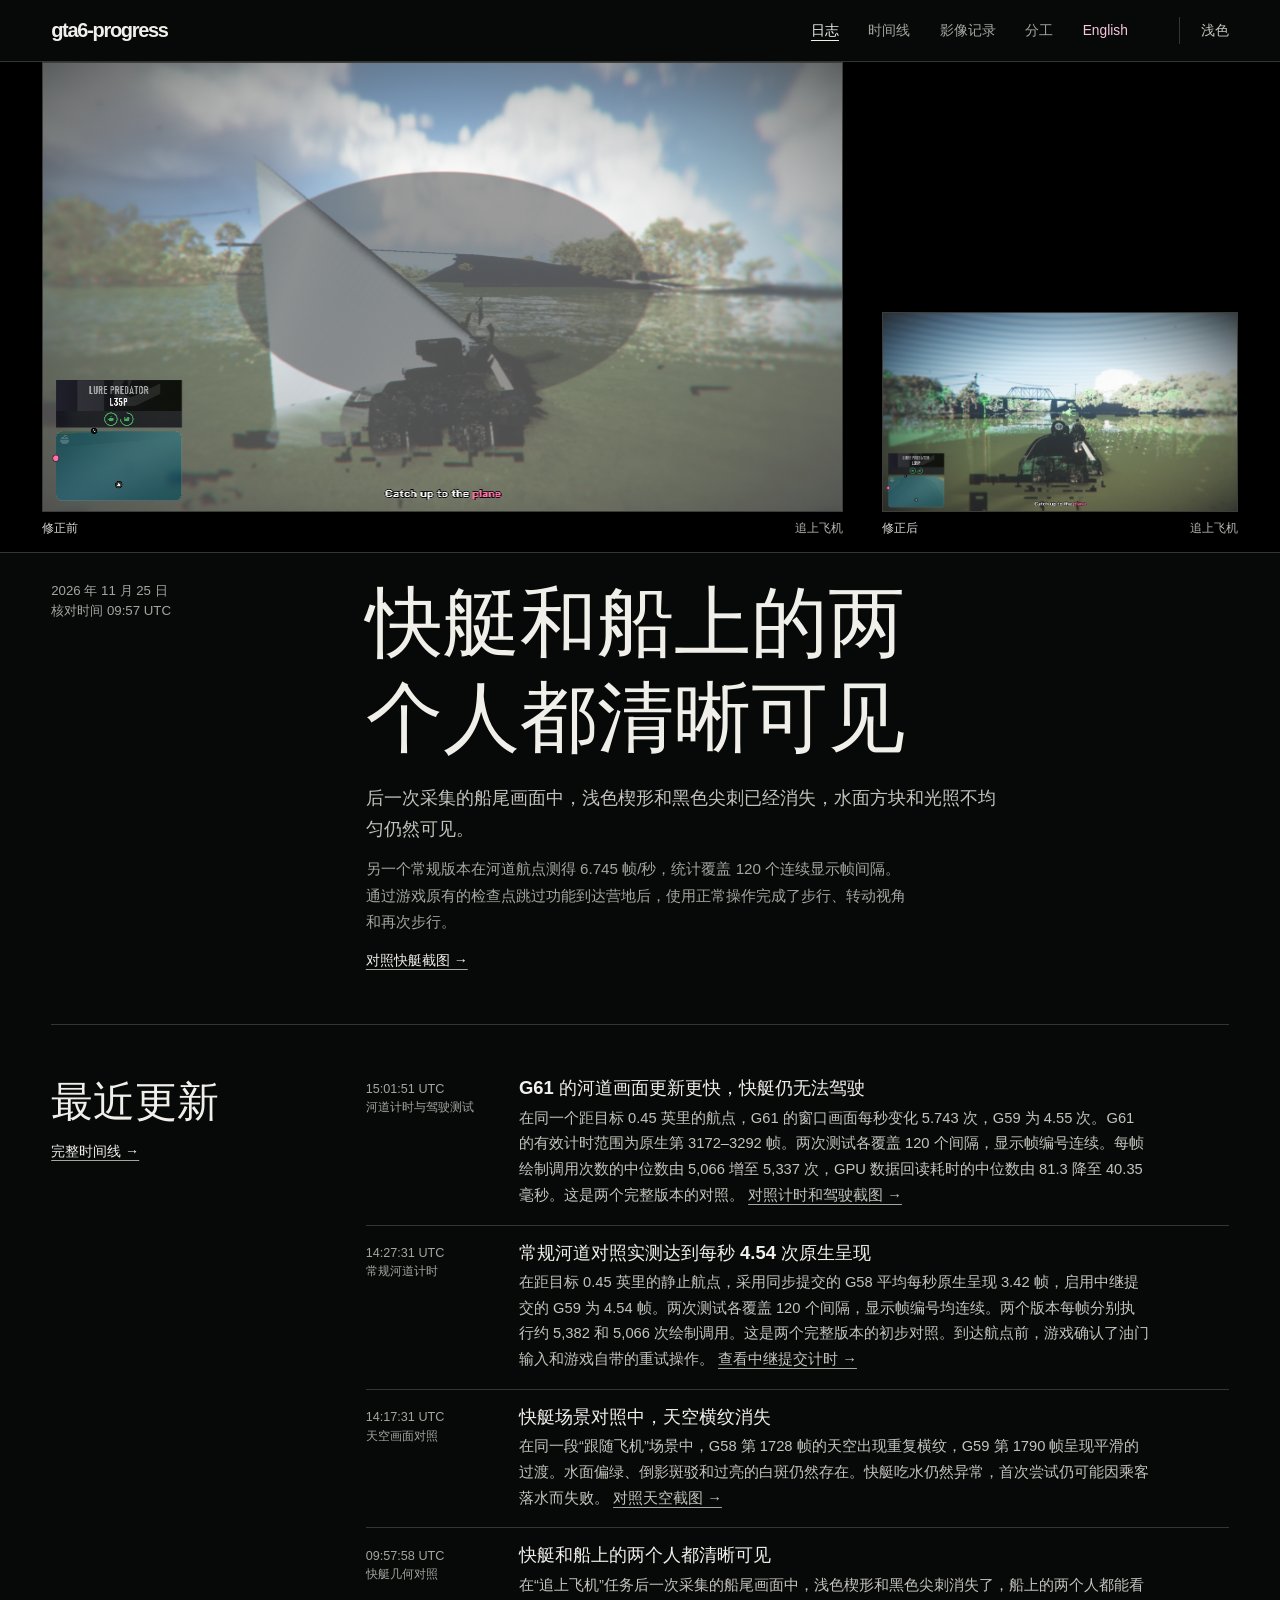
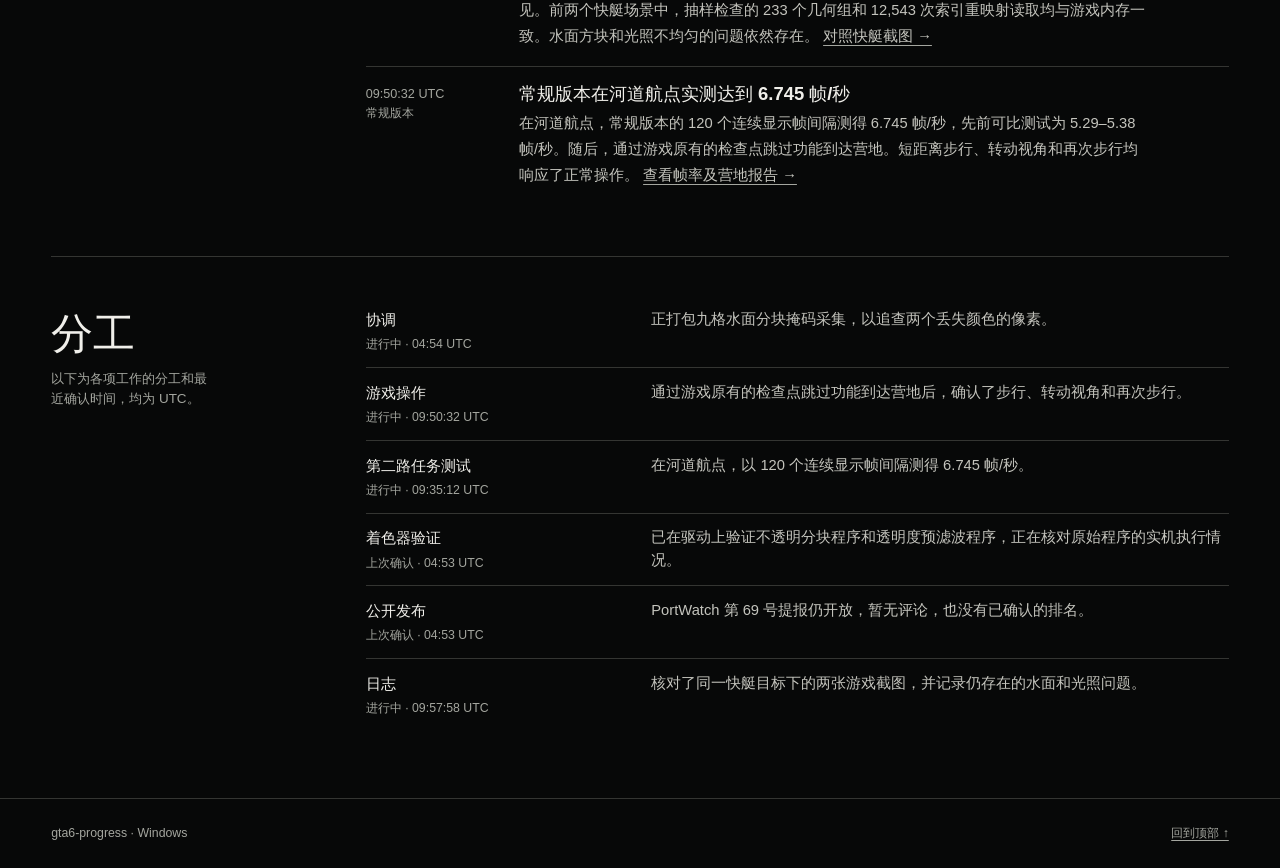
==== commit 8625506c: "记录 G61 河道计时和快艇驾驶测试" ====
--- a/index.html
+++ b/index.html
@@ -1,8 +1,8 @@
 <!doctype html>
 <html lang="zh-Hans"><head><meta charset="utf-8"><meta name="viewport" content="width=device-width,initial-scale=1"><meta name="color-scheme" content="light dark">
 <title>gta6-progress</title><meta name="description" content="对照快艇几何修正前后的画面，查看河道上 6.745 帧/秒的实测和营地步行记录。"><link rel="canonical" href="https://cuebert.github.io/gta6-progress/">
-<meta name="journal-updated" content="2026-11-25T14:30:24Z"><meta property="og:type" content="website"><meta property="og:site_name" content="gta6-progress"><meta property="og:title" content="gta6-progress"><meta property="og:description" content="对照快艇几何修正前后的画面，查看河道上 6.745 帧/秒的实测和营地步行记录。"><meta property="og:url" content="https://cuebert.github.io/gta6-progress/"><meta property="og:image" content="https://cuebert.github.io/gta6-progress/images/boat-geometry-after.webp"><meta property="og:image:alt" content="从船尾视角可以看见船上的两个人。水面仍有深色方块，光照也不均匀。"><meta name="twitter:card" content="summary_large_image">
-<link rel="stylesheet" href="journal.css?v=editions"><script src="appearance.js?v=editions"></script><script type="application/ld+json">{"@context": "https://schema.org", "@type": "WebPage", "name": "gta6-progress", "url": "https://cuebert.github.io/gta6-progress/", "description": "对照快艇几何修正前后的画面，查看河道上 6.745 帧/秒的实测和营地步行记录。", "dateModified": "2026-11-25T14:30:24Z", "image": {"@type": "ImageObject", "url": "https://cuebert.github.io/gta6-progress/images/boat-geometry-after.webp", "caption": "从船尾视角可以看见船上的两个人。水面仍有深色方块，光照也不均匀。"}, "isPartOf": {"@type": "WebSite", "name": "gta6-progress", "url": "https://cuebert.github.io/gta6-progress/"}, "inLanguage": "zh-Hans"}</script><link rel="alternate" hreflang="zh-Hans" href="https://cuebert.github.io/gta6-progress/"><link rel="alternate" hreflang="en" href="https://cuebert.github.io/gta6-progress/en/"><link rel="alternate" hreflang="x-default" href="https://cuebert.github.io/gta6-progress/"><meta property="og:locale" content="zh_CN"></head>
+<meta name="journal-updated" content="2026-11-25T15:06:58Z"><meta property="og:type" content="website"><meta property="og:site_name" content="gta6-progress"><meta property="og:title" content="gta6-progress"><meta property="og:description" content="对照快艇几何修正前后的画面，查看河道上 6.745 帧/秒的实测和营地步行记录。"><meta property="og:url" content="https://cuebert.github.io/gta6-progress/"><meta property="og:image" content="https://cuebert.github.io/gta6-progress/images/boat-geometry-after.webp"><meta property="og:image:alt" content="从船尾视角可以看见船上的两个人。水面仍有深色方块，光照也不均匀。"><meta name="twitter:card" content="summary_large_image">
+<link rel="stylesheet" href="journal.css?v=editions"><script src="appearance.js?v=editions"></script><script type="application/ld+json">{"@context": "https://schema.org", "@type": "WebPage", "name": "gta6-progress", "url": "https://cuebert.github.io/gta6-progress/", "description": "对照快艇几何修正前后的画面，查看河道上 6.745 帧/秒的实测和营地步行记录。", "dateModified": "2026-11-25T15:06:58Z", "image": {"@type": "ImageObject", "url": "https://cuebert.github.io/gta6-progress/images/boat-geometry-after.webp", "caption": "从船尾视角可以看见船上的两个人。水面仍有深色方块，光照也不均匀。"}, "isPartOf": {"@type": "WebSite", "name": "gta6-progress", "url": "https://cuebert.github.io/gta6-progress/"}, "inLanguage": "zh-Hans"}</script><link rel="alternate" hreflang="zh-Hans" href="https://cuebert.github.io/gta6-progress/"><link rel="alternate" hreflang="en" href="https://cuebert.github.io/gta6-progress/en/"><link rel="alternate" hreflang="x-default" href="https://cuebert.github.io/gta6-progress/"><meta property="og:locale" content="zh_CN"></head>
 <body><a class="skip" href="#content">跳至正文</a><header class="mast"><div class="shell"><a class="brand" href="index.html">gta6-progress</a><nav aria-label="主导航"><a href="index.html" aria-current="page">日志</a><a href="timeline.html">时间线</a><a href="evidence.html">影像记录</a><a href="index.html#team">分工</a><a href="en/index.html" hreflang="en" lang="en" class="edition">English</a></nav><button id="theme" type="button" aria-label="切换配色" hidden>配色</button></div></header>
 <main id="content" class="shell">
 <article class="feature" aria-labelledby="feature-title">
@@ -15,5 +15,5 @@
 <p class="follow">另一个常规版本在河道航点测得 6.745 帧/秒，统计覆盖 120 个连续显示帧间隔。通过游戏原有的检查点跳过功能到达营地后，使用正常操作完成了步行、转动视角和再次步行。</p>
 <a class="text-link" href="evidence.html#boat-geometry">对照快艇截图 →</a></div></div>
 </article>
-<section class="book-section" id="latest"><div class="side-title"><h2>最近更新</h2><a href="timeline.html">完整时间线 →</a></div><div class="entries"><article class="entry" id="event-25-142731" data-record="25-142731"><a class="entry-time" href="#event-25-142731"><time datetime="2026-11-25T14:27:31Z">14:27:31 UTC</time><small>常规河道计时</small></a><div><h3>常规河道对照实测达到每秒 4.54 次原生呈现</h3><p>在距目标 0.45 英里的静止航点，采用同步提交的 G58 平均每秒原生呈现 3.42 帧，启用中继提交的 G59 为 4.54 帧。两次测试各覆盖 120 个间隔，显示帧编号均连续。两个版本每帧分别执行约 5,382 和 5,066 次绘制调用。这是两个完整版本的初步对照。到达航点前，游戏确认了油门输入和游戏自带的重试操作。 <a href="evidence.html#g59-river-relay">查看中继提交计时 →</a></p></div></article><article class="entry" id="event-25-141731" data-record="25-141731"><a class="entry-time" href="#event-25-141731"><time datetime="2026-11-25T14:17:31Z">14:17:31 UTC</time><small>天空画面对照</small></a><div><h3>快艇场景对照中，天空横纹消失</h3><p>在同一段“跟随飞机”场景中，G58 第 1728 帧的天空出现重复横纹，G59 第 1790 帧呈现平滑的过渡。水面偏绿、倒影斑驳和过亮的白斑仍然存在。快艇吃水仍然异常，首次尝试仍可能因乘客落水而失败。 <a href="evidence.html#g59-sky">对照天空截图 →</a></p></div></article><article class="entry" id="event-25-095758" data-record="25-095758"><a class="entry-time" href="#event-25-095758"><time datetime="2026-11-25T09:57:58Z">09:57:58 UTC</time><small>快艇几何对照</small></a><div><h3>快艇和船上的两个人都清晰可见</h3><p>在“追上飞机”任务后一次采集的船尾画面中，浅色楔形和黑色尖刺消失了，船上的两个人都能看见。前两个快艇场景中，抽样检查的 233 个几何组和 12,543 次索引重映射读取均与游戏内存一致。水面方块和光照不均匀的问题依然存在。 <a href="evidence.html#boat-geometry">对照快艇截图 →</a></p></div></article><article class="entry" id="event-25-095032" data-record="25-095032"><a class="entry-time" href="#event-25-095032"><time datetime="2026-11-25T09:50:32Z">09:50:32 UTC</time><small>常规版本</small></a><div><h3>常规版本在河道航点实测达到 6.745 帧/秒</h3><p>在河道航点，常规版本的 120 个连续显示帧间隔测得 6.745 帧/秒，先前可比测试为 5.29–5.38 帧/秒。随后，通过游戏原有的检查点跳过功能到达营地。短距离步行、转动视角和再次步行均响应了正常操作。 <a href="evidence.html#regular-river">查看帧率及营地报告 →</a></p></div></article><article class="entry" id="event-25-045621" data-record="25-045621"><a class="entry-time" href="#event-25-045621"><time datetime="2026-11-25T04:56:21Z">04:56:21 UTC</time><small>独立水面着色器测试</small></a><div><h3>原始水面着色器正确绘出了五种受控分块图案</h3><p>一项独立测试分别在 RTX GPU 和 WARP 软件渲染器上，把五组已知位图案传给原始水面顶点着色器。两者的像素覆盖与预期完全一致。全空为 0，全满为 14,400，左半区为 7,200，选定位为 1,312，最高位为 288。这些输入由测试提供。G24 黑块帧中实际传给着色器的分块值仍待采集。 <a href="evidence.html#g24-water-fixture">查看水面着色器测试 →</a></p></div></article></div></section>
+<section class="book-section" id="latest"><div class="side-title"><h2>最近更新</h2><a href="timeline.html">完整时间线 →</a></div><div class="entries"><article class="entry" id="event-25-150151" data-record="25-150151"><a class="entry-time" href="#event-25-150151"><time datetime="2026-11-25T15:01:51Z">15:01:51 UTC</time><small>河道计时与驾驶测试</small></a><div><h3>G61 的河道画面更新更快，快艇仍无法驾驶</h3><p>在同一个距目标 0.45 英里的航点，G61 的窗口画面每秒变化 5.743 次，G59 为 4.55 次。G61 的有效计时范围为原生第 3172–3292 帧。两次测试各覆盖 120 个间隔，显示帧编号连续。每帧绘制调用次数的中位数由 5,066 增至 5,337 次，GPU 数据回读耗时的中位数由 81.3 降至 40.35 毫秒。这是两个完整版本的对照。 <a href="evidence.html#g61-river-driving">对照计时和驾驶截图 →</a></p></div></article><article class="entry" id="event-25-142731" data-record="25-142731"><a class="entry-time" href="#event-25-142731"><time datetime="2026-11-25T14:27:31Z">14:27:31 UTC</time><small>常规河道计时</small></a><div><h3>常规河道对照实测达到每秒 4.54 次原生呈现</h3><p>在距目标 0.45 英里的静止航点，采用同步提交的 G58 平均每秒原生呈现 3.42 帧，启用中继提交的 G59 为 4.54 帧。两次测试各覆盖 120 个间隔，显示帧编号均连续。两个版本每帧分别执行约 5,382 和 5,066 次绘制调用。这是两个完整版本的初步对照。到达航点前，游戏确认了油门输入和游戏自带的重试操作。 <a href="evidence.html#g59-river-relay">查看中继提交计时 →</a></p></div></article><article class="entry" id="event-25-141731" data-record="25-141731"><a class="entry-time" href="#event-25-141731"><time datetime="2026-11-25T14:17:31Z">14:17:31 UTC</time><small>天空画面对照</small></a><div><h3>快艇场景对照中，天空横纹消失</h3><p>在同一段“跟随飞机”场景中，G58 第 1728 帧的天空出现重复横纹，G59 第 1790 帧呈现平滑的过渡。水面偏绿、倒影斑驳和过亮的白斑仍然存在。快艇吃水仍然异常，首次尝试仍可能因乘客落水而失败。 <a href="evidence.html#g59-sky">对照天空截图 →</a></p></div></article><article class="entry" id="event-25-095758" data-record="25-095758"><a class="entry-time" href="#event-25-095758"><time datetime="2026-11-25T09:57:58Z">09:57:58 UTC</time><small>快艇几何对照</small></a><div><h3>快艇和船上的两个人都清晰可见</h3><p>在“追上飞机”任务后一次采集的船尾画面中，浅色楔形和黑色尖刺消失了，船上的两个人都能看见。前两个快艇场景中，抽样检查的 233 个几何组和 12,543 次索引重映射读取均与游戏内存一致。水面方块和光照不均匀的问题依然存在。 <a href="evidence.html#boat-geometry">对照快艇截图 →</a></p></div></article><article class="entry" id="event-25-095032" data-record="25-095032"><a class="entry-time" href="#event-25-095032"><time datetime="2026-11-25T09:50:32Z">09:50:32 UTC</time><small>常规版本</small></a><div><h3>常规版本在河道航点实测达到 6.745 帧/秒</h3><p>在河道航点，常规版本的 120 个连续显示帧间隔测得 6.745 帧/秒，先前可比测试为 5.29–5.38 帧/秒。随后，通过游戏原有的检查点跳过功能到达营地。短距离步行、转动视角和再次步行均响应了正常操作。 <a href="evidence.html#regular-river">查看帧率及营地报告 →</a></p></div></article></div></section>
 <section class="book-section" id="team"><div class="side-title"><h2>分工</h2><p>以下为各项工作的分工和最近确认时间，均为 UTC。</p></div><ul class="crew"><li><div class="role"><b>协调</b><span>进行中 · <time datetime="2026-11-25T04:54:00Z">04:54 UTC</time></span></div><p>正打包九格水面分块掩码采集，以追查两个丢失颜色的像素。</p></li><li><div class="role"><b>游戏操作</b><span>进行中 · <time datetime="2026-11-25T09:50:32Z">09:50:32 UTC</time></span></div><p>通过游戏原有的检查点跳过功能到达营地后，确认了步行、转动视角和再次步行。</p></li><li><div class="role"><b>第二路任务测试</b><span>进行中 · <time datetime="2026-11-25T09:35:12Z">09:35:12 UTC</time></span></div><p>在河道航点，以 120 个连续显示帧间隔测得 6.745 帧/秒。</p></li><li><div class="role"><b>着色器验证</b><span>上次确认 · <time datetime="2026-11-25T04:53:00Z">04:53 UTC</time></span></div><p>已在驱动上验证不透明分块程序和透明度预滤波程序，正在核对原始程序的实机执行情况。</p></li><li><div class="role"><b>公开发布</b><span>上次确认 · <time datetime="2026-11-25T04:53:00Z">04:53 UTC</time></span></div><p>PortWatch 第 69 号提报仍开放，暂无评论，也没有已确认的排名。</p></li><li><div class="role"><b>日志</b><span>进行中 · <time datetime="2026-11-25T09:57:58Z">09:57:58 UTC</time></span></div><p>核对了同一快艇目标下的两张游戏截图，并记录仍存在的水面和光照问题。</p></li></ul></section></main><footer><div class="shell"><p>gta6-progress · Windows</p><a href="#content">回到顶部 ↑</a></div></footer></body></html>
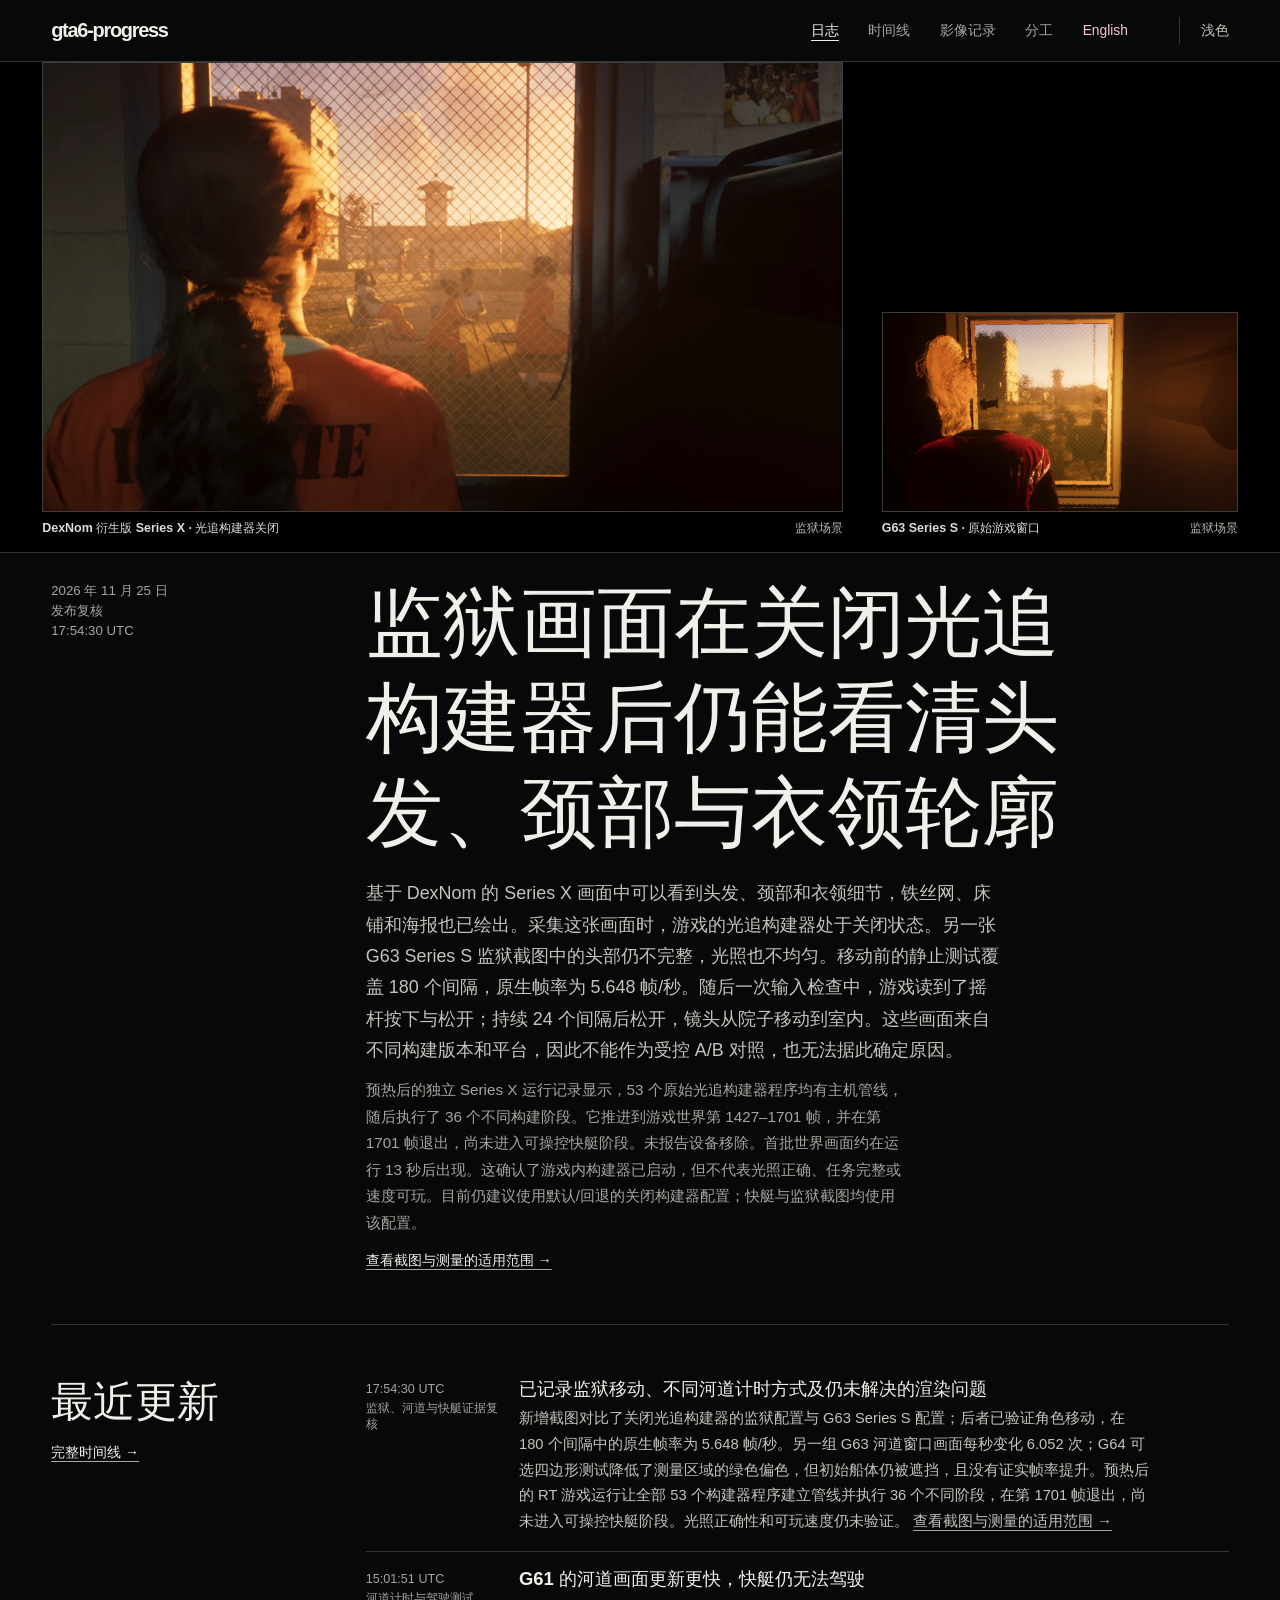
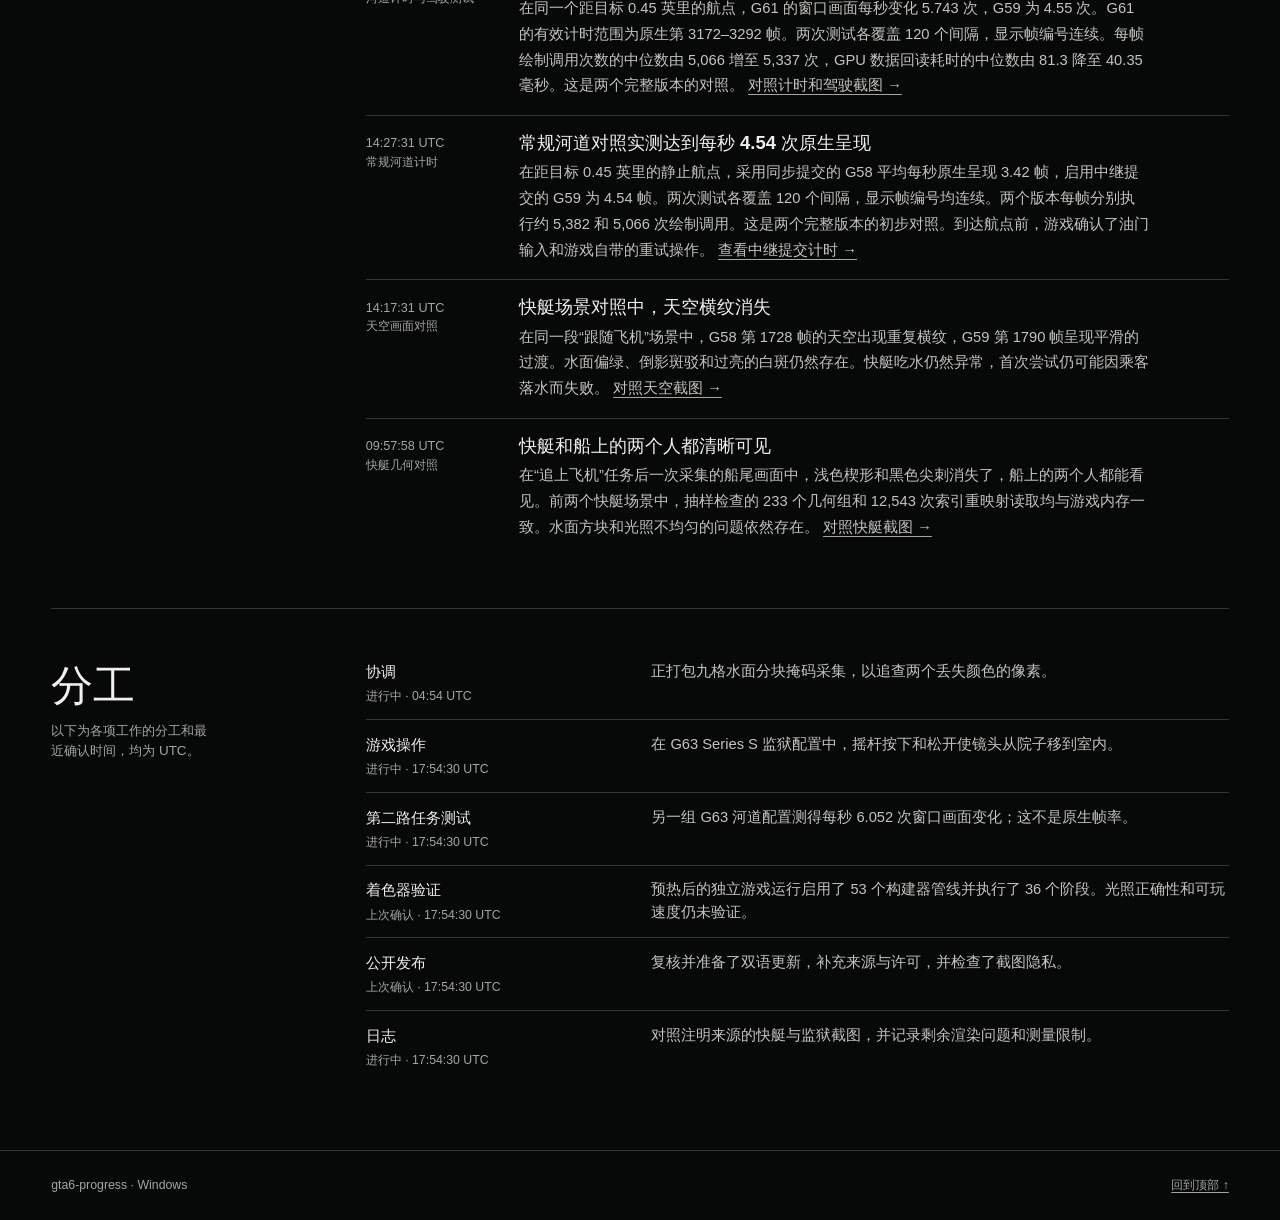
==== commit 93a74025: "记录监狱、河道与快艇渲染状态" ====
--- a/index.html
+++ b/index.html
@@ -1,19 +1,19 @@
 <!doctype html>
 <html lang="zh-Hans"><head><meta charset="utf-8"><meta name="viewport" content="width=device-width,initial-scale=1"><meta name="color-scheme" content="light dark">
-<title>gta6-progress</title><meta name="description" content="对照快艇几何修正前后的画面，查看河道上 6.745 帧/秒的实测和营地步行记录。"><link rel="canonical" href="https://cuebert.github.io/gta6-progress/">
-<meta name="journal-updated" content="2026-11-25T15:06:58Z"><meta property="og:type" content="website"><meta property="og:site_name" content="gta6-progress"><meta property="og:title" content="gta6-progress"><meta property="og:description" content="对照快艇几何修正前后的画面，查看河道上 6.745 帧/秒的实测和营地步行记录。"><meta property="og:url" content="https://cuebert.github.io/gta6-progress/"><meta property="og:image" content="https://cuebert.github.io/gta6-progress/images/boat-geometry-after.webp"><meta property="og:image:alt" content="从船尾视角可以看见船上的两个人。水面仍有深色方块，光照也不均匀。"><meta name="twitter:card" content="summary_large_image">
-<link rel="stylesheet" href="journal.css?v=editions"><script src="appearance.js?v=editions"></script><script type="application/ld+json">{"@context": "https://schema.org", "@type": "WebPage", "name": "gta6-progress", "url": "https://cuebert.github.io/gta6-progress/", "description": "对照快艇几何修正前后的画面，查看河道上 6.745 帧/秒的实测和营地步行记录。", "dateModified": "2026-11-25T15:06:58Z", "image": {"@type": "ImageObject", "url": "https://cuebert.github.io/gta6-progress/images/boat-geometry-after.webp", "caption": "从船尾视角可以看见船上的两个人。水面仍有深色方块，光照也不均匀。"}, "isPartOf": {"@type": "WebSite", "name": "gta6-progress", "url": "https://cuebert.github.io/gta6-progress/"}, "inLanguage": "zh-Hans"}</script><link rel="alternate" hreflang="zh-Hans" href="https://cuebert.github.io/gta6-progress/"><link rel="alternate" hreflang="en" href="https://cuebert.github.io/gta6-progress/en/"><link rel="alternate" hreflang="x-default" href="https://cuebert.github.io/gta6-progress/"><meta property="og:locale" content="zh_CN"></head>
+<title>gta6-progress</title><meta name="description" content="对照关闭光追构建器的监狱截图、分别测得的原生与窗口河道变化率，以及仍存在的快艇渲染伪影。"><link rel="canonical" href="https://cuebert.github.io/gta6-progress/">
+<meta name="journal-updated" content="2026-11-25T17:54:30Z"><meta property="og:type" content="website"><meta property="og:site_name" content="gta6-progress"><meta property="og:title" content="gta6-progress"><meta property="og:description" content="对照关闭光追构建器的监狱截图、分别测得的原生与窗口河道变化率，以及仍存在的快艇渲染伪影。"><meta property="og:url" content="https://cuebert.github.io/gta6-progress/"><meta property="og:image" content="https://cuebert.github.io/gta6-progress/images/prison-seriesx-rt-off.webp"><meta property="og:image:alt" content="DexNom 衍生版 Series X 监狱画面，头发、颈部和衣领细节可见；游戏光追构建器处于关闭状态。"><meta name="twitter:card" content="summary_large_image">
+<link rel="stylesheet" href="journal.css?v=editions"><script src="appearance.js?v=editions"></script><script type="application/ld+json">{"@context": "https://schema.org", "@type": "WebPage", "name": "gta6-progress", "url": "https://cuebert.github.io/gta6-progress/", "description": "对照关闭光追构建器的监狱截图、分别测得的原生与窗口河道变化率，以及仍存在的快艇渲染伪影。", "dateModified": "2026-11-25T17:54:30Z", "image": {"@type": "ImageObject", "url": "https://cuebert.github.io/gta6-progress/images/prison-seriesx-rt-off.webp", "caption": "DexNom 衍生版 Series X 监狱画面，头发、颈部和衣领细节可见；游戏光追构建器处于关闭状态。"}, "isPartOf": {"@type": "WebSite", "name": "gta6-progress", "url": "https://cuebert.github.io/gta6-progress/"}, "inLanguage": "zh-Hans"}</script><link rel="alternate" hreflang="zh-Hans" href="https://cuebert.github.io/gta6-progress/"><link rel="alternate" hreflang="en" href="https://cuebert.github.io/gta6-progress/en/"><link rel="alternate" hreflang="x-default" href="https://cuebert.github.io/gta6-progress/"><meta property="og:locale" content="zh_CN"></head>
 <body><a class="skip" href="#content">跳至正文</a><header class="mast"><div class="shell"><a class="brand" href="index.html">gta6-progress</a><nav aria-label="主导航"><a href="index.html" aria-current="page">日志</a><a href="timeline.html">时间线</a><a href="evidence.html">影像记录</a><a href="index.html#team">分工</a><a href="en/index.html" hreflang="en" lang="en" class="edition">English</a></nav><button id="theme" type="button" aria-label="切换配色" hidden>配色</button></div></header>
 <main id="content" class="shell">
 <article class="feature" aria-labelledby="feature-title">
 <div class="spread" id="captures">
-<figure class="print print-1"><a href="images/boat-geometry-before.webp" aria-label="打开修正前原图"><img src="images/boat-geometry-before.webp" width="800" height="450" alt="在“追上飞机”任务中，一块浅色楔形和一条黑色尖刺遮住了快艇和河面。" fetchpriority="high"></a><figcaption><b>修正前</b><span>追上飞机</span></figcaption></figure>
-<figure class="print print-2"><a href="images/boat-geometry-after.webp" aria-label="打开修正后原图"><img src="images/boat-geometry-after.webp" width="800" height="450" alt="从船尾视角可以看见船上的两个人。水面仍有深色方块，光照也不均匀。" fetchpriority="high"></a><figcaption><b>修正后</b><span>追上飞机</span></figcaption></figure>
+<figure class="print print-1"><a href="images/prison-seriesx-rt-off.webp" aria-label="打开 DexNom 衍生版 Series X · 光追构建器关闭的原图"><img src="images/prison-seriesx-rt-off.webp" width="1920" height="1080" alt="基于 DexNom 的 Series X 监狱画面。头发、颈部和衣领可见，铁丝网、床铺和海报也已绘出。游戏的光追构建器已关闭。" loading="lazy"></a><figcaption><b>DexNom 衍生版 Series X · 光追构建器关闭</b><span>监狱场景</span></figcaption></figure>
+<figure class="print print-2"><a href="images/prison-g63-series-s.webp" aria-label="打开 G63 Series S · 原始游戏窗口截图"><img src="images/prison-g63-series-s.webp" width="1920" height="1080" alt="G63 Series S 原始游戏窗口中的监狱画面，头部不完整且光照不均匀。" loading="lazy"></a><figcaption><b>G63 Series S · 原始游戏窗口</b><span>监狱场景</span></figcaption></figure>
 </div>
-<div class="feature-copy"><div class="imprint"><time datetime="2026-11-25T09:57:58Z">2026 年 11 月 25 日</time><span>核对时间 09:57 UTC</span></div>
-<div class="story"><h1 id="feature-title">快艇和船上的两个人都清晰可见</h1><p>后一次采集的船尾画面中，浅色楔形和黑色尖刺已经消失，水面方块和光照不均匀仍然可见。</p>
-<p class="follow">另一个常规版本在河道航点测得 6.745 帧/秒，统计覆盖 120 个连续显示帧间隔。通过游戏原有的检查点跳过功能到达营地后，使用正常操作完成了步行、转动视角和再次步行。</p>
-<a class="text-link" href="evidence.html#boat-geometry">对照快艇截图 →</a></div></div>
+<div class="feature-copy"><div class="imprint"><time datetime="2026-11-25T17:54:30Z">2026 年 11 月 25 日</time><span>发布复核 <time datetime="2026-11-25T17:54:30Z">17:54:30 UTC</time></span></div>
+<div class="story"><h1 id="feature-title">监狱画面在关闭光追构建器后仍能看清头发、颈部与衣领轮廓</h1><p>基于 DexNom 的 Series X 画面中可以看到头发、颈部和衣领细节，铁丝网、床铺和海报也已绘出。采集这张画面时，游戏的光追构建器处于关闭状态。另一张 G63 Series S 监狱截图中的头部仍不完整，光照也不均匀。移动前的静止测试覆盖 180 个间隔，原生帧率为 5.648 帧/秒。随后一次输入检查中，游戏读到了摇杆按下与松开；持续 24 个间隔后松开，镜头从院子移动到室内。这些画面来自不同构建版本和平台，因此不能作为受控 A/B 对照，也无法据此确定原因。</p>
+<p class="follow">预热后的独立 Series X 运行记录显示，53 个原始光追构建器程序均有主机管线，随后执行了 36 个不同构建阶段。它推进到游戏世界第 1427–1701 帧，并在第 1701 帧退出，尚未进入可操控快艇阶段。未报告设备移除。首批世界画面约在运行 13 秒后出现。这确认了游戏内构建器已启动，但不代表光照正确、任务完整或速度可玩。目前仍建议使用默认/回退的关闭构建器配置；快艇与监狱截图均使用该配置。</p>
+<a class="text-link" href="evidence.html#g65-prison">查看截图与测量的适用范围 →</a></div></div>
 </article>
-<section class="book-section" id="latest"><div class="side-title"><h2>最近更新</h2><a href="timeline.html">完整时间线 →</a></div><div class="entries"><article class="entry" id="event-25-150151" data-record="25-150151"><a class="entry-time" href="#event-25-150151"><time datetime="2026-11-25T15:01:51Z">15:01:51 UTC</time><small>河道计时与驾驶测试</small></a><div><h3>G61 的河道画面更新更快，快艇仍无法驾驶</h3><p>在同一个距目标 0.45 英里的航点，G61 的窗口画面每秒变化 5.743 次，G59 为 4.55 次。G61 的有效计时范围为原生第 3172–3292 帧。两次测试各覆盖 120 个间隔，显示帧编号连续。每帧绘制调用次数的中位数由 5,066 增至 5,337 次，GPU 数据回读耗时的中位数由 81.3 降至 40.35 毫秒。这是两个完整版本的对照。 <a href="evidence.html#g61-river-driving">对照计时和驾驶截图 →</a></p></div></article><article class="entry" id="event-25-142731" data-record="25-142731"><a class="entry-time" href="#event-25-142731"><time datetime="2026-11-25T14:27:31Z">14:27:31 UTC</time><small>常规河道计时</small></a><div><h3>常规河道对照实测达到每秒 4.54 次原生呈现</h3><p>在距目标 0.45 英里的静止航点，采用同步提交的 G58 平均每秒原生呈现 3.42 帧，启用中继提交的 G59 为 4.54 帧。两次测试各覆盖 120 个间隔，显示帧编号均连续。两个版本每帧分别执行约 5,382 和 5,066 次绘制调用。这是两个完整版本的初步对照。到达航点前，游戏确认了油门输入和游戏自带的重试操作。 <a href="evidence.html#g59-river-relay">查看中继提交计时 →</a></p></div></article><article class="entry" id="event-25-141731" data-record="25-141731"><a class="entry-time" href="#event-25-141731"><time datetime="2026-11-25T14:17:31Z">14:17:31 UTC</time><small>天空画面对照</small></a><div><h3>快艇场景对照中，天空横纹消失</h3><p>在同一段“跟随飞机”场景中，G58 第 1728 帧的天空出现重复横纹，G59 第 1790 帧呈现平滑的过渡。水面偏绿、倒影斑驳和过亮的白斑仍然存在。快艇吃水仍然异常，首次尝试仍可能因乘客落水而失败。 <a href="evidence.html#g59-sky">对照天空截图 →</a></p></div></article><article class="entry" id="event-25-095758" data-record="25-095758"><a class="entry-time" href="#event-25-095758"><time datetime="2026-11-25T09:57:58Z">09:57:58 UTC</time><small>快艇几何对照</small></a><div><h3>快艇和船上的两个人都清晰可见</h3><p>在“追上飞机”任务后一次采集的船尾画面中，浅色楔形和黑色尖刺消失了，船上的两个人都能看见。前两个快艇场景中，抽样检查的 233 个几何组和 12,543 次索引重映射读取均与游戏内存一致。水面方块和光照不均匀的问题依然存在。 <a href="evidence.html#boat-geometry">对照快艇截图 →</a></p></div></article><article class="entry" id="event-25-095032" data-record="25-095032"><a class="entry-time" href="#event-25-095032"><time datetime="2026-11-25T09:50:32Z">09:50:32 UTC</time><small>常规版本</small></a><div><h3>常规版本在河道航点实测达到 6.745 帧/秒</h3><p>在河道航点，常规版本的 120 个连续显示帧间隔测得 6.745 帧/秒，先前可比测试为 5.29–5.38 帧/秒。随后，通过游戏原有的检查点跳过功能到达营地。短距离步行、转动视角和再次步行均响应了正常操作。 <a href="evidence.html#regular-river">查看帧率及营地报告 →</a></p></div></article></div></section>
-<section class="book-section" id="team"><div class="side-title"><h2>分工</h2><p>以下为各项工作的分工和最近确认时间，均为 UTC。</p></div><ul class="crew"><li><div class="role"><b>协调</b><span>进行中 · <time datetime="2026-11-25T04:54:00Z">04:54 UTC</time></span></div><p>正打包九格水面分块掩码采集，以追查两个丢失颜色的像素。</p></li><li><div class="role"><b>游戏操作</b><span>进行中 · <time datetime="2026-11-25T09:50:32Z">09:50:32 UTC</time></span></div><p>通过游戏原有的检查点跳过功能到达营地后，确认了步行、转动视角和再次步行。</p></li><li><div class="role"><b>第二路任务测试</b><span>进行中 · <time datetime="2026-11-25T09:35:12Z">09:35:12 UTC</time></span></div><p>在河道航点，以 120 个连续显示帧间隔测得 6.745 帧/秒。</p></li><li><div class="role"><b>着色器验证</b><span>上次确认 · <time datetime="2026-11-25T04:53:00Z">04:53 UTC</time></span></div><p>已在驱动上验证不透明分块程序和透明度预滤波程序，正在核对原始程序的实机执行情况。</p></li><li><div class="role"><b>公开发布</b><span>上次确认 · <time datetime="2026-11-25T04:53:00Z">04:53 UTC</time></span></div><p>PortWatch 第 69 号提报仍开放，暂无评论，也没有已确认的排名。</p></li><li><div class="role"><b>日志</b><span>进行中 · <time datetime="2026-11-25T09:57:58Z">09:57:58 UTC</time></span></div><p>核对了同一快艇目标下的两张游戏截图，并记录仍存在的水面和光照问题。</p></li></ul></section></main><footer><div class="shell"><p>gta6-progress · Windows</p><a href="#content">回到顶部 ↑</a></div></footer></body></html>+<section class="book-section" id="latest"><div class="side-title"><h2>最近更新</h2><a href="timeline.html">完整时间线 →</a></div><div class="entries"><article class="entry" id="event-25-175430" data-record="25-175430"><a class="entry-time" href="#event-25-175430"><time datetime="2026-11-25T17:54:30Z">17:54:30 UTC</time><small>监狱、河道与快艇证据复核</small></a><div><h3>已记录监狱移动、不同河道计时方式及仍未解决的渲染问题</h3><p>新增截图对比了关闭光追构建器的监狱配置与 G63 Series S 配置；后者已验证角色移动，在 180 个间隔中的原生帧率为 5.648 帧/秒。另一组 G63 河道窗口画面每秒变化 6.052 次；G64 可选四边形测试降低了测量区域的绿色偏色，但初始船体仍被遮挡，且没有证实帧率提升。预热后的 RT 游戏运行让全部 53 个构建器程序建立管线并执行 36 个不同阶段，在第 1701 帧退出，尚未进入可操控快艇阶段。光照正确性和可玩速度仍未验证。 <a href="evidence.html#g65-prison">查看截图与测量的适用范围 →</a></p></div></article><article class="entry" id="event-25-150151" data-record="25-150151"><a class="entry-time" href="#event-25-150151"><time datetime="2026-11-25T15:01:51Z">15:01:51 UTC</time><small>河道计时与驾驶测试</small></a><div><h3>G61 的河道画面更新更快，快艇仍无法驾驶</h3><p>在同一个距目标 0.45 英里的航点，G61 的窗口画面每秒变化 5.743 次，G59 为 4.55 次。G61 的有效计时范围为原生第 3172–3292 帧。两次测试各覆盖 120 个间隔，显示帧编号连续。每帧绘制调用次数的中位数由 5,066 增至 5,337 次，GPU 数据回读耗时的中位数由 81.3 降至 40.35 毫秒。这是两个完整版本的对照。 <a href="evidence.html#g61-river-driving">对照计时和驾驶截图 →</a></p></div></article><article class="entry" id="event-25-142731" data-record="25-142731"><a class="entry-time" href="#event-25-142731"><time datetime="2026-11-25T14:27:31Z">14:27:31 UTC</time><small>常规河道计时</small></a><div><h3>常规河道对照实测达到每秒 4.54 次原生呈现</h3><p>在距目标 0.45 英里的静止航点，采用同步提交的 G58 平均每秒原生呈现 3.42 帧，启用中继提交的 G59 为 4.54 帧。两次测试各覆盖 120 个间隔，显示帧编号均连续。两个版本每帧分别执行约 5,382 和 5,066 次绘制调用。这是两个完整版本的初步对照。到达航点前，游戏确认了油门输入和游戏自带的重试操作。 <a href="evidence.html#g59-river-relay">查看中继提交计时 →</a></p></div></article><article class="entry" id="event-25-141731" data-record="25-141731"><a class="entry-time" href="#event-25-141731"><time datetime="2026-11-25T14:17:31Z">14:17:31 UTC</time><small>天空画面对照</small></a><div><h3>快艇场景对照中，天空横纹消失</h3><p>在同一段“跟随飞机”场景中，G58 第 1728 帧的天空出现重复横纹，G59 第 1790 帧呈现平滑的过渡。水面偏绿、倒影斑驳和过亮的白斑仍然存在。快艇吃水仍然异常，首次尝试仍可能因乘客落水而失败。 <a href="evidence.html#g59-sky">对照天空截图 →</a></p></div></article><article class="entry" id="event-25-095758" data-record="25-095758"><a class="entry-time" href="#event-25-095758"><time datetime="2026-11-25T09:57:58Z">09:57:58 UTC</time><small>快艇几何对照</small></a><div><h3>快艇和船上的两个人都清晰可见</h3><p>在“追上飞机”任务后一次采集的船尾画面中，浅色楔形和黑色尖刺消失了，船上的两个人都能看见。前两个快艇场景中，抽样检查的 233 个几何组和 12,543 次索引重映射读取均与游戏内存一致。水面方块和光照不均匀的问题依然存在。 <a href="evidence.html#boat-geometry">对照快艇截图 →</a></p></div></article></div></section>
+<section class="book-section" id="team"><div class="side-title"><h2>分工</h2><p>以下为各项工作的分工和最近确认时间，均为 UTC。</p></div><ul class="crew"><li><div class="role"><b>协调</b><span>进行中 · <time datetime="2026-11-25T04:54:00Z">04:54 UTC</time></span></div><p>正打包九格水面分块掩码采集，以追查两个丢失颜色的像素。</p></li><li><div class="role"><b>游戏操作</b><span>进行中 · <time datetime="2026-11-25T17:54:30Z">17:54:30 UTC</time></span></div><p>在 G63 Series S 监狱配置中，摇杆按下和松开使镜头从院子移到室内。</p></li><li><div class="role"><b>第二路任务测试</b><span>进行中 · <time datetime="2026-11-25T17:54:30Z">17:54:30 UTC</time></span></div><p>另一组 G63 河道配置测得每秒 6.052 次窗口画面变化；这不是原生帧率。</p></li><li><div class="role"><b>着色器验证</b><span>上次确认 · <time datetime="2026-11-25T17:54:30Z">17:54:30 UTC</time></span></div><p>预热后的独立游戏运行启用了 53 个构建器管线并执行了 36 个阶段。光照正确性和可玩速度仍未验证。</p></li><li><div class="role"><b>公开发布</b><span>上次确认 · <time datetime="2026-11-25T17:54:30Z">17:54:30 UTC</time></span></div><p>复核并准备了双语更新，补充来源与许可，并检查了截图隐私。</p></li><li><div class="role"><b>日志</b><span>进行中 · <time datetime="2026-11-25T17:54:30Z">17:54:30 UTC</time></span></div><p>对照注明来源的快艇与监狱截图，并记录剩余渲染问题和测量限制。</p></li></ul></section></main><footer><div class="shell"><p>gta6-progress · Windows</p><a href="#content">回到顶部 ↑</a></div></footer></body></html>
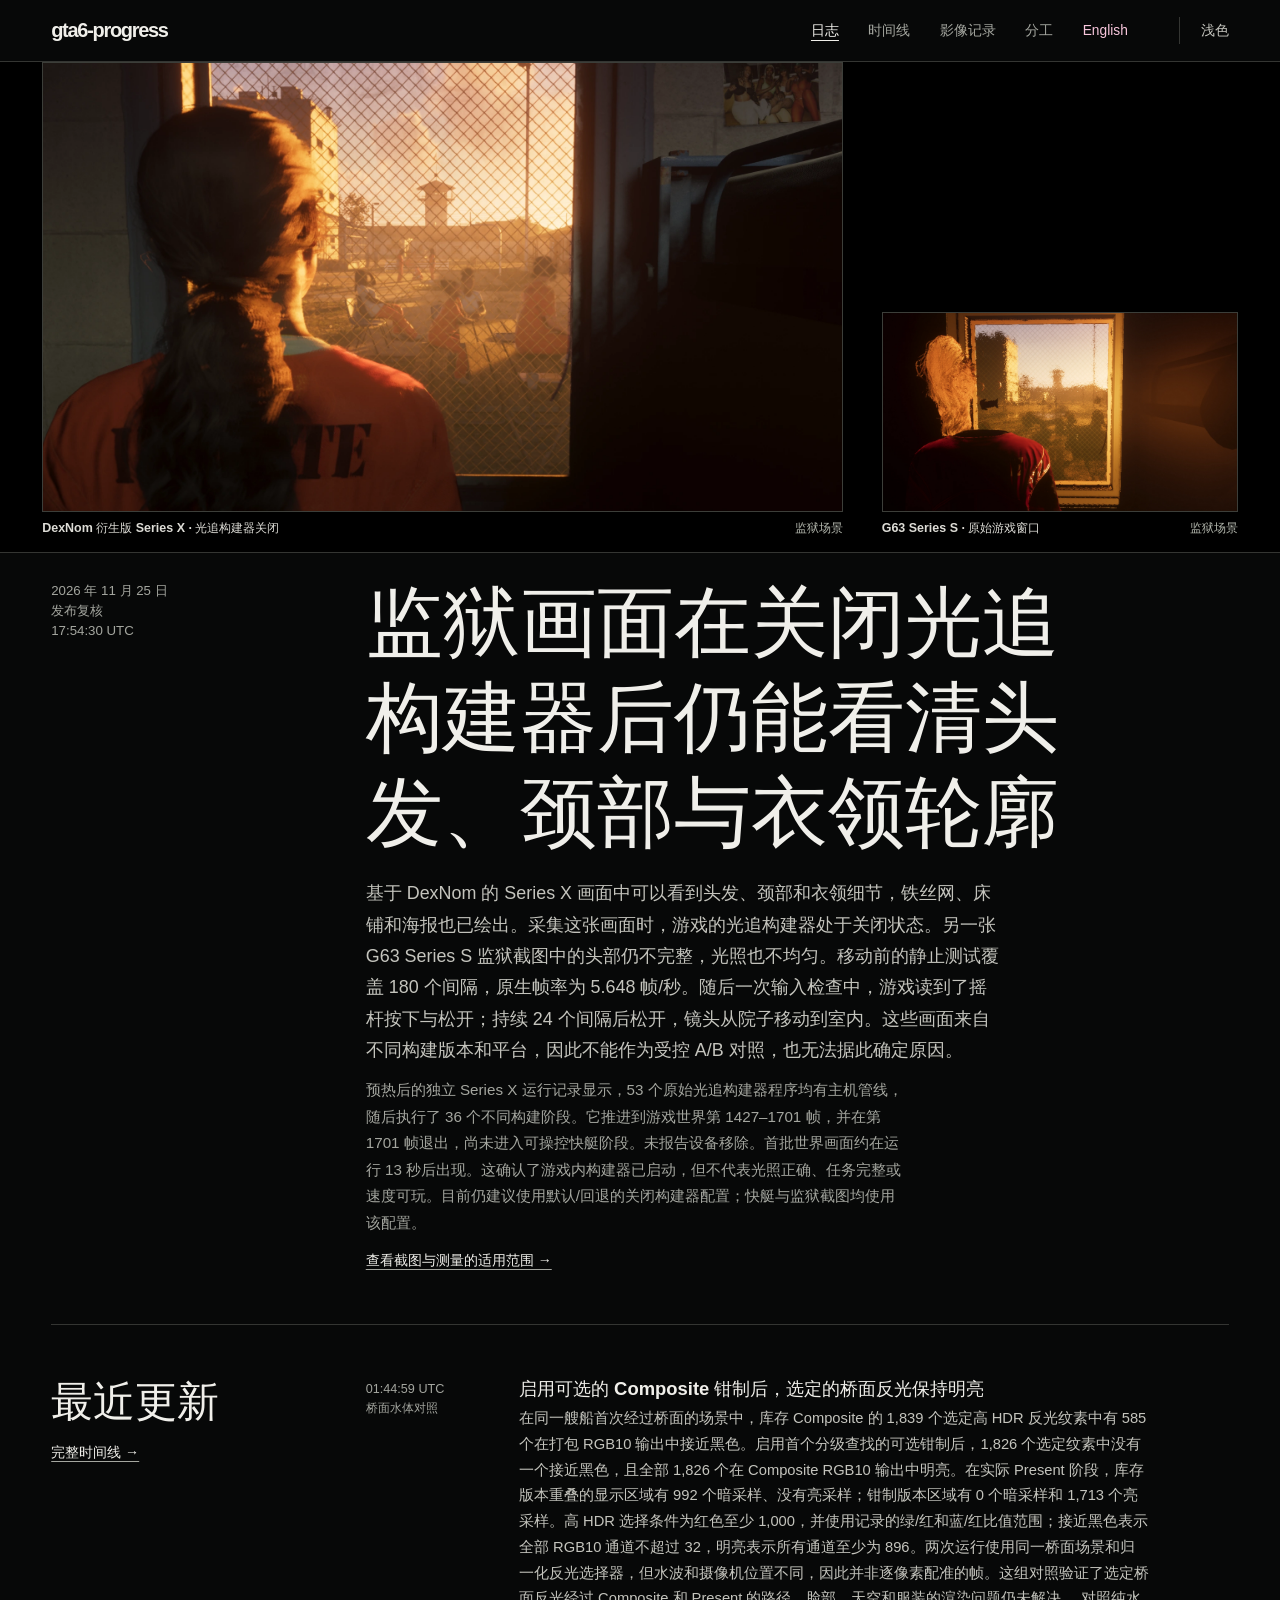
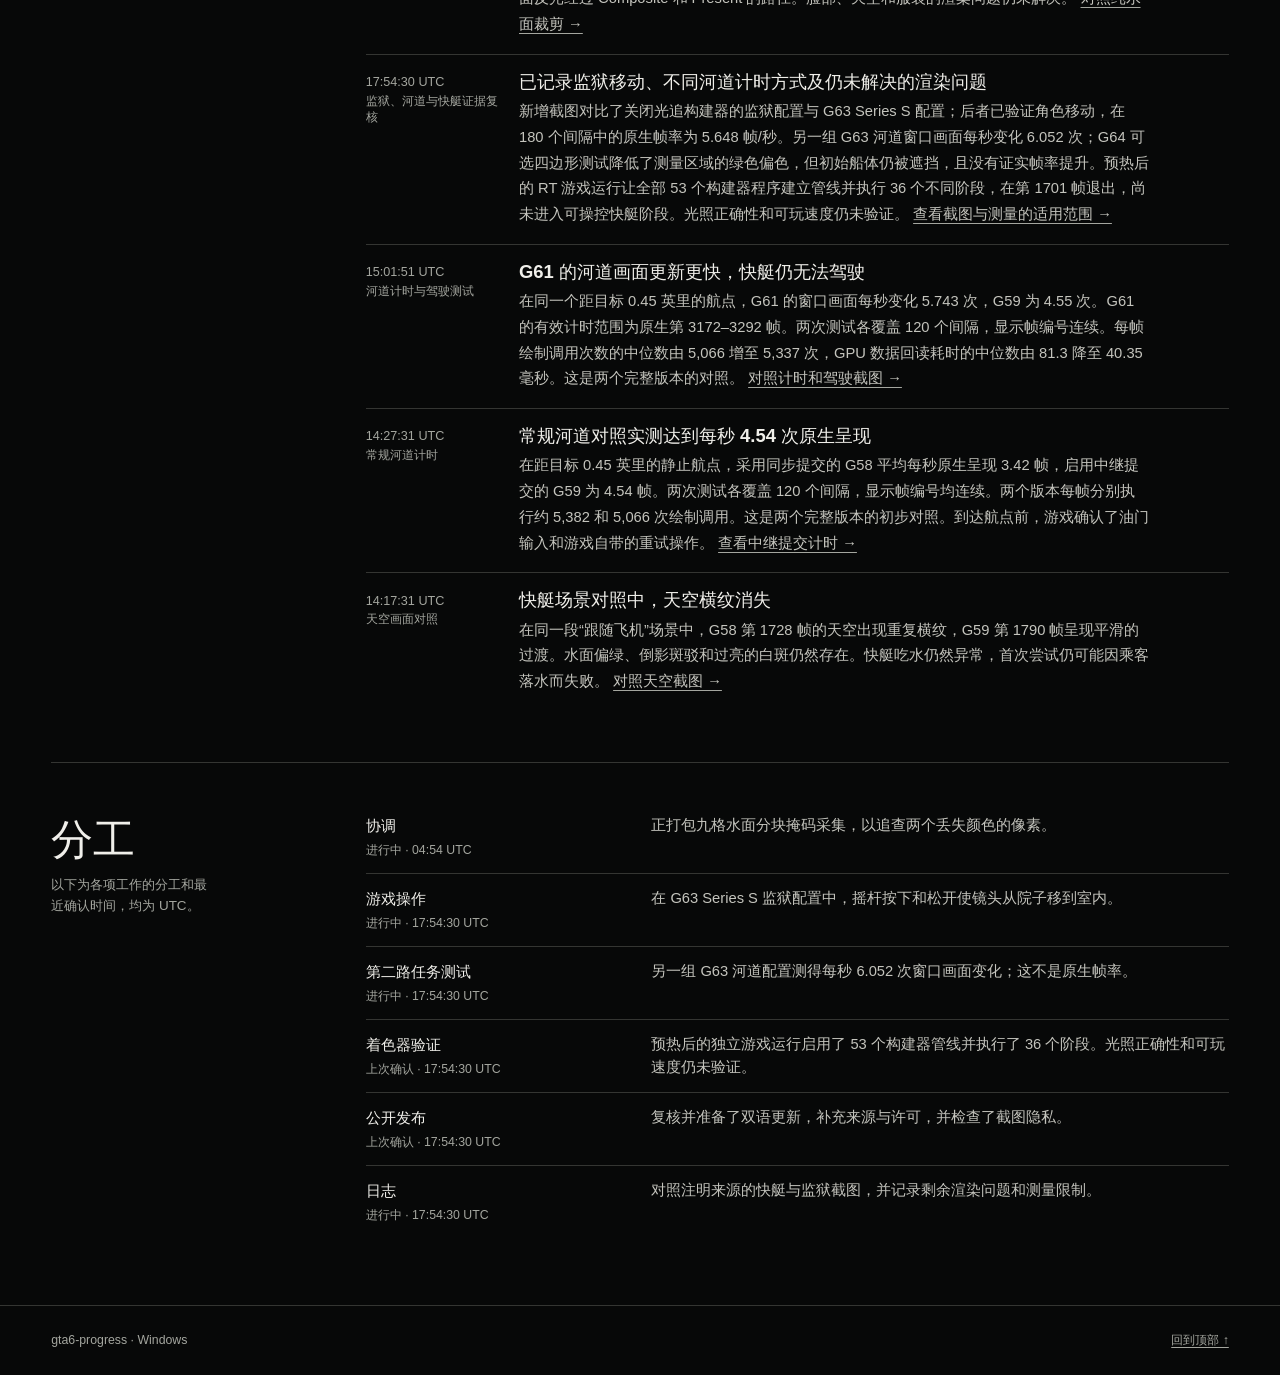
==== commit 980d4e27: "Publish bridge reflection comparison" ====
--- a/index.html
+++ b/index.html
@@ -1,8 +1,8 @@
 <!doctype html>
 <html lang="zh-Hans"><head><meta charset="utf-8"><meta name="viewport" content="width=device-width,initial-scale=1"><meta name="color-scheme" content="light dark">
 <title>gta6-progress</title><meta name="description" content="对照关闭光追构建器的监狱截图、分别测得的原生与窗口河道变化率，以及仍存在的快艇渲染伪影。"><link rel="canonical" href="https://cuebert.github.io/gta6-progress/">
-<meta name="journal-updated" content="2026-11-25T17:54:30Z"><meta property="og:type" content="website"><meta property="og:site_name" content="gta6-progress"><meta property="og:title" content="gta6-progress"><meta property="og:description" content="对照关闭光追构建器的监狱截图、分别测得的原生与窗口河道变化率，以及仍存在的快艇渲染伪影。"><meta property="og:url" content="https://cuebert.github.io/gta6-progress/"><meta property="og:image" content="https://cuebert.github.io/gta6-progress/images/prison-seriesx-rt-off.webp"><meta property="og:image:alt" content="DexNom 衍生版 Series X 监狱画面，头发、颈部和衣领细节可见；游戏光追构建器处于关闭状态。"><meta name="twitter:card" content="summary_large_image">
-<link rel="stylesheet" href="journal.css?v=editions"><script src="appearance.js?v=editions"></script><script type="application/ld+json">{"@context": "https://schema.org", "@type": "WebPage", "name": "gta6-progress", "url": "https://cuebert.github.io/gta6-progress/", "description": "对照关闭光追构建器的监狱截图、分别测得的原生与窗口河道变化率，以及仍存在的快艇渲染伪影。", "dateModified": "2026-11-25T17:54:30Z", "image": {"@type": "ImageObject", "url": "https://cuebert.github.io/gta6-progress/images/prison-seriesx-rt-off.webp", "caption": "DexNom 衍生版 Series X 监狱画面，头发、颈部和衣领细节可见；游戏光追构建器处于关闭状态。"}, "isPartOf": {"@type": "WebSite", "name": "gta6-progress", "url": "https://cuebert.github.io/gta6-progress/"}, "inLanguage": "zh-Hans"}</script><link rel="alternate" hreflang="zh-Hans" href="https://cuebert.github.io/gta6-progress/"><link rel="alternate" hreflang="en" href="https://cuebert.github.io/gta6-progress/en/"><link rel="alternate" hreflang="x-default" href="https://cuebert.github.io/gta6-progress/"><meta property="og:locale" content="zh_CN"></head>
+<meta name="journal-updated" content="2026-11-26T01:56:36Z"><meta property="og:type" content="website"><meta property="og:site_name" content="gta6-progress"><meta property="og:title" content="gta6-progress"><meta property="og:description" content="对照关闭光追构建器的监狱截图、分别测得的原生与窗口河道变化率，以及仍存在的快艇渲染伪影。"><meta property="og:url" content="https://cuebert.github.io/gta6-progress/"><meta property="og:image" content="https://cuebert.github.io/gta6-progress/images/prison-seriesx-rt-off.webp"><meta property="og:image:alt" content="DexNom 衍生版 Series X 监狱画面，头发、颈部和衣领细节可见；游戏光追构建器处于关闭状态。"><meta name="twitter:card" content="summary_large_image">
+<link rel="stylesheet" href="journal.css?v=editions"><script src="appearance.js?v=editions"></script><script type="application/ld+json">{"@context": "https://schema.org", "@type": "WebPage", "name": "gta6-progress", "url": "https://cuebert.github.io/gta6-progress/", "description": "对照关闭光追构建器的监狱截图、分别测得的原生与窗口河道变化率，以及仍存在的快艇渲染伪影。", "dateModified": "2026-11-26T01:56:36Z", "image": {"@type": "ImageObject", "url": "https://cuebert.github.io/gta6-progress/images/prison-seriesx-rt-off.webp", "caption": "DexNom 衍生版 Series X 监狱画面，头发、颈部和衣领细节可见；游戏光追构建器处于关闭状态。"}, "isPartOf": {"@type": "WebSite", "name": "gta6-progress", "url": "https://cuebert.github.io/gta6-progress/"}, "inLanguage": "zh-Hans"}</script><link rel="alternate" hreflang="zh-Hans" href="https://cuebert.github.io/gta6-progress/"><link rel="alternate" hreflang="en" href="https://cuebert.github.io/gta6-progress/en/"><link rel="alternate" hreflang="x-default" href="https://cuebert.github.io/gta6-progress/"><meta property="og:locale" content="zh_CN"></head>
 <body><a class="skip" href="#content">跳至正文</a><header class="mast"><div class="shell"><a class="brand" href="index.html">gta6-progress</a><nav aria-label="主导航"><a href="index.html" aria-current="page">日志</a><a href="timeline.html">时间线</a><a href="evidence.html">影像记录</a><a href="index.html#team">分工</a><a href="en/index.html" hreflang="en" lang="en" class="edition">English</a></nav><button id="theme" type="button" aria-label="切换配色" hidden>配色</button></div></header>
 <main id="content" class="shell">
 <article class="feature" aria-labelledby="feature-title">
@@ -15,5 +15,5 @@
 <p class="follow">预热后的独立 Series X 运行记录显示，53 个原始光追构建器程序均有主机管线，随后执行了 36 个不同构建阶段。它推进到游戏世界第 1427–1701 帧，并在第 1701 帧退出，尚未进入可操控快艇阶段。未报告设备移除。首批世界画面约在运行 13 秒后出现。这确认了游戏内构建器已启动，但不代表光照正确、任务完整或速度可玩。目前仍建议使用默认/回退的关闭构建器配置；快艇与监狱截图均使用该配置。</p>
 <a class="text-link" href="evidence.html#g65-prison">查看截图与测量的适用范围 →</a></div></div>
 </article>
-<section class="book-section" id="latest"><div class="side-title"><h2>最近更新</h2><a href="timeline.html">完整时间线 →</a></div><div class="entries"><article class="entry" id="event-25-175430" data-record="25-175430"><a class="entry-time" href="#event-25-175430"><time datetime="2026-11-25T17:54:30Z">17:54:30 UTC</time><small>监狱、河道与快艇证据复核</small></a><div><h3>已记录监狱移动、不同河道计时方式及仍未解决的渲染问题</h3><p>新增截图对比了关闭光追构建器的监狱配置与 G63 Series S 配置；后者已验证角色移动，在 180 个间隔中的原生帧率为 5.648 帧/秒。另一组 G63 河道窗口画面每秒变化 6.052 次；G64 可选四边形测试降低了测量区域的绿色偏色，但初始船体仍被遮挡，且没有证实帧率提升。预热后的 RT 游戏运行让全部 53 个构建器程序建立管线并执行 36 个不同阶段，在第 1701 帧退出，尚未进入可操控快艇阶段。光照正确性和可玩速度仍未验证。 <a href="evidence.html#g65-prison">查看截图与测量的适用范围 →</a></p></div></article><article class="entry" id="event-25-150151" data-record="25-150151"><a class="entry-time" href="#event-25-150151"><time datetime="2026-11-25T15:01:51Z">15:01:51 UTC</time><small>河道计时与驾驶测试</small></a><div><h3>G61 的河道画面更新更快，快艇仍无法驾驶</h3><p>在同一个距目标 0.45 英里的航点，G61 的窗口画面每秒变化 5.743 次，G59 为 4.55 次。G61 的有效计时范围为原生第 3172–3292 帧。两次测试各覆盖 120 个间隔，显示帧编号连续。每帧绘制调用次数的中位数由 5,066 增至 5,337 次，GPU 数据回读耗时的中位数由 81.3 降至 40.35 毫秒。这是两个完整版本的对照。 <a href="evidence.html#g61-river-driving">对照计时和驾驶截图 →</a></p></div></article><article class="entry" id="event-25-142731" data-record="25-142731"><a class="entry-time" href="#event-25-142731"><time datetime="2026-11-25T14:27:31Z">14:27:31 UTC</time><small>常规河道计时</small></a><div><h3>常规河道对照实测达到每秒 4.54 次原生呈现</h3><p>在距目标 0.45 英里的静止航点，采用同步提交的 G58 平均每秒原生呈现 3.42 帧，启用中继提交的 G59 为 4.54 帧。两次测试各覆盖 120 个间隔，显示帧编号均连续。两个版本每帧分别执行约 5,382 和 5,066 次绘制调用。这是两个完整版本的初步对照。到达航点前，游戏确认了油门输入和游戏自带的重试操作。 <a href="evidence.html#g59-river-relay">查看中继提交计时 →</a></p></div></article><article class="entry" id="event-25-141731" data-record="25-141731"><a class="entry-time" href="#event-25-141731"><time datetime="2026-11-25T14:17:31Z">14:17:31 UTC</time><small>天空画面对照</small></a><div><h3>快艇场景对照中，天空横纹消失</h3><p>在同一段“跟随飞机”场景中，G58 第 1728 帧的天空出现重复横纹，G59 第 1790 帧呈现平滑的过渡。水面偏绿、倒影斑驳和过亮的白斑仍然存在。快艇吃水仍然异常，首次尝试仍可能因乘客落水而失败。 <a href="evidence.html#g59-sky">对照天空截图 →</a></p></div></article><article class="entry" id="event-25-095758" data-record="25-095758"><a class="entry-time" href="#event-25-095758"><time datetime="2026-11-25T09:57:58Z">09:57:58 UTC</time><small>快艇几何对照</small></a><div><h3>快艇和船上的两个人都清晰可见</h3><p>在“追上飞机”任务后一次采集的船尾画面中，浅色楔形和黑色尖刺消失了，船上的两个人都能看见。前两个快艇场景中，抽样检查的 233 个几何组和 12,543 次索引重映射读取均与游戏内存一致。水面方块和光照不均匀的问题依然存在。 <a href="evidence.html#boat-geometry">对照快艇截图 →</a></p></div></article></div></section>
+<section class="book-section" id="latest"><div class="side-title"><h2>最近更新</h2><a href="timeline.html">完整时间线 →</a></div><div class="entries"><article class="entry" id="event-26-014459" data-record="26-014459"><a class="entry-time" href="#event-26-014459"><time datetime="2026-11-26T01:44:59Z">01:44:59 UTC</time><small>桥面水体对照</small></a><div><h3>启用可选的 Composite 钳制后，选定的桥面反光保持明亮</h3><p>在同一艘船首次经过桥面的场景中，库存 Composite 的 1,839 个选定高 HDR 反光纹素中有 585 个在打包 RGB10 输出中接近黑色。启用首个分级查找的可选钳制后，1,826 个选定纹素中没有一个接近黑色，且全部 1,826 个在 Composite RGB10 输出中明亮。在实际 Present 阶段，库存版本重叠的显示区域有 992 个暗采样、没有亮采样；钳制版本区域有 0 个暗采样和 1,713 个亮采样。高 HDR 选择条件为红色至少 1,000，并使用记录的绿/红和蓝/红比值范围；接近黑色表示全部 RGB10 通道不超过 32，明亮表示所有通道至少为 896。两次运行使用同一桥面场景和归一化反光选择器，但水波和摄像机位置不同，因此并非逐像素配准的帧。这组对照验证了选定桥面反光经过 Composite 和 Present 的路径。脸部、天空和服装的渲染问题仍未解决。 <a href="evidence.html#bridge-reflections">对照纯水面裁剪 →</a></p></div></article><article class="entry" id="event-25-175430" data-record="25-175430"><a class="entry-time" href="#event-25-175430"><time datetime="2026-11-25T17:54:30Z">17:54:30 UTC</time><small>监狱、河道与快艇证据复核</small></a><div><h3>已记录监狱移动、不同河道计时方式及仍未解决的渲染问题</h3><p>新增截图对比了关闭光追构建器的监狱配置与 G63 Series S 配置；后者已验证角色移动，在 180 个间隔中的原生帧率为 5.648 帧/秒。另一组 G63 河道窗口画面每秒变化 6.052 次；G64 可选四边形测试降低了测量区域的绿色偏色，但初始船体仍被遮挡，且没有证实帧率提升。预热后的 RT 游戏运行让全部 53 个构建器程序建立管线并执行 36 个不同阶段，在第 1701 帧退出，尚未进入可操控快艇阶段。光照正确性和可玩速度仍未验证。 <a href="evidence.html#g65-prison">查看截图与测量的适用范围 →</a></p></div></article><article class="entry" id="event-25-150151" data-record="25-150151"><a class="entry-time" href="#event-25-150151"><time datetime="2026-11-25T15:01:51Z">15:01:51 UTC</time><small>河道计时与驾驶测试</small></a><div><h3>G61 的河道画面更新更快，快艇仍无法驾驶</h3><p>在同一个距目标 0.45 英里的航点，G61 的窗口画面每秒变化 5.743 次，G59 为 4.55 次。G61 的有效计时范围为原生第 3172–3292 帧。两次测试各覆盖 120 个间隔，显示帧编号连续。每帧绘制调用次数的中位数由 5,066 增至 5,337 次，GPU 数据回读耗时的中位数由 81.3 降至 40.35 毫秒。这是两个完整版本的对照。 <a href="evidence.html#g61-river-driving">对照计时和驾驶截图 →</a></p></div></article><article class="entry" id="event-25-142731" data-record="25-142731"><a class="entry-time" href="#event-25-142731"><time datetime="2026-11-25T14:27:31Z">14:27:31 UTC</time><small>常规河道计时</small></a><div><h3>常规河道对照实测达到每秒 4.54 次原生呈现</h3><p>在距目标 0.45 英里的静止航点，采用同步提交的 G58 平均每秒原生呈现 3.42 帧，启用中继提交的 G59 为 4.54 帧。两次测试各覆盖 120 个间隔，显示帧编号均连续。两个版本每帧分别执行约 5,382 和 5,066 次绘制调用。这是两个完整版本的初步对照。到达航点前，游戏确认了油门输入和游戏自带的重试操作。 <a href="evidence.html#g59-river-relay">查看中继提交计时 →</a></p></div></article><article class="entry" id="event-25-141731" data-record="25-141731"><a class="entry-time" href="#event-25-141731"><time datetime="2026-11-25T14:17:31Z">14:17:31 UTC</time><small>天空画面对照</small></a><div><h3>快艇场景对照中，天空横纹消失</h3><p>在同一段“跟随飞机”场景中，G58 第 1728 帧的天空出现重复横纹，G59 第 1790 帧呈现平滑的过渡。水面偏绿、倒影斑驳和过亮的白斑仍然存在。快艇吃水仍然异常，首次尝试仍可能因乘客落水而失败。 <a href="evidence.html#g59-sky">对照天空截图 →</a></p></div></article></div></section>
 <section class="book-section" id="team"><div class="side-title"><h2>分工</h2><p>以下为各项工作的分工和最近确认时间，均为 UTC。</p></div><ul class="crew"><li><div class="role"><b>协调</b><span>进行中 · <time datetime="2026-11-25T04:54:00Z">04:54 UTC</time></span></div><p>正打包九格水面分块掩码采集，以追查两个丢失颜色的像素。</p></li><li><div class="role"><b>游戏操作</b><span>进行中 · <time datetime="2026-11-25T17:54:30Z">17:54:30 UTC</time></span></div><p>在 G63 Series S 监狱配置中，摇杆按下和松开使镜头从院子移到室内。</p></li><li><div class="role"><b>第二路任务测试</b><span>进行中 · <time datetime="2026-11-25T17:54:30Z">17:54:30 UTC</time></span></div><p>另一组 G63 河道配置测得每秒 6.052 次窗口画面变化；这不是原生帧率。</p></li><li><div class="role"><b>着色器验证</b><span>上次确认 · <time datetime="2026-11-25T17:54:30Z">17:54:30 UTC</time></span></div><p>预热后的独立游戏运行启用了 53 个构建器管线并执行了 36 个阶段。光照正确性和可玩速度仍未验证。</p></li><li><div class="role"><b>公开发布</b><span>上次确认 · <time datetime="2026-11-25T17:54:30Z">17:54:30 UTC</time></span></div><p>复核并准备了双语更新，补充来源与许可，并检查了截图隐私。</p></li><li><div class="role"><b>日志</b><span>进行中 · <time datetime="2026-11-25T17:54:30Z">17:54:30 UTC</time></span></div><p>对照注明来源的快艇与监狱截图，并记录剩余渲染问题和测量限制。</p></li></ul></section></main><footer><div class="shell"><p>gta6-progress · Windows</p><a href="#content">回到顶部 ↑</a></div></footer></body></html>
